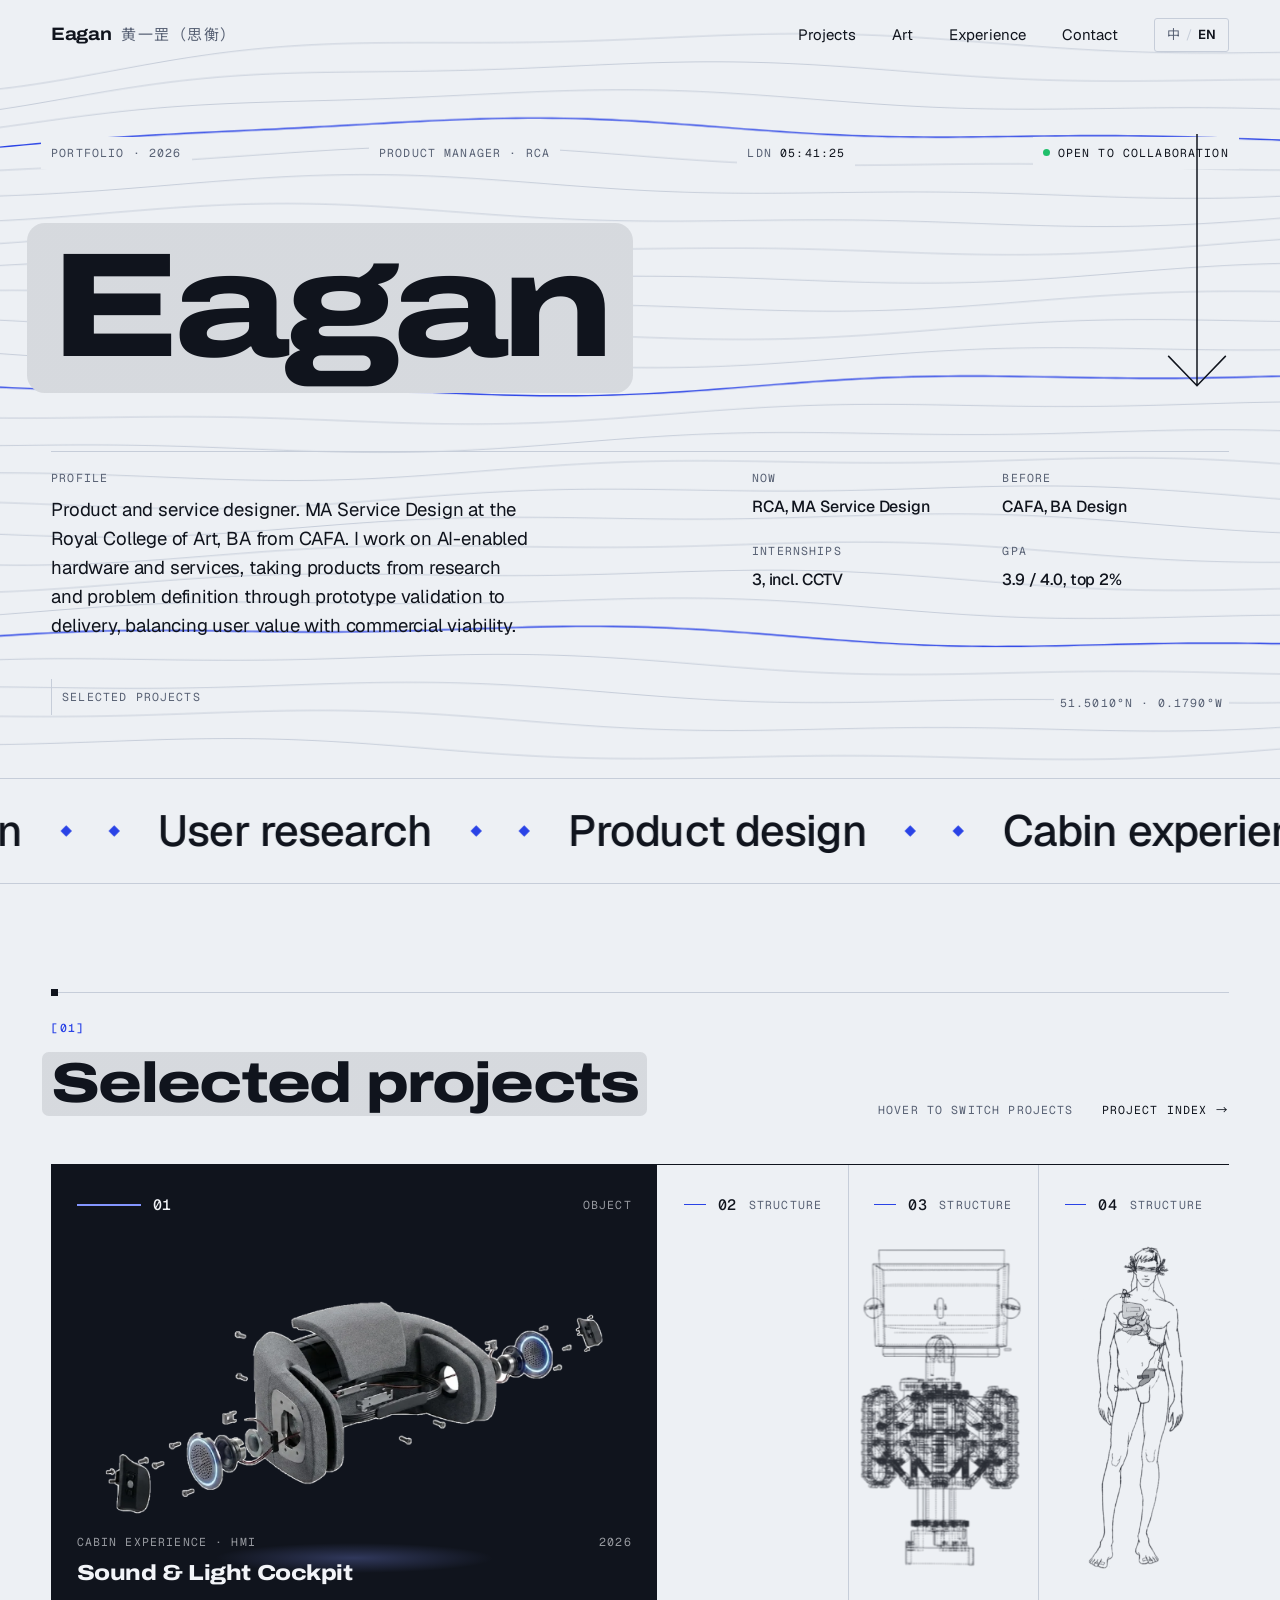
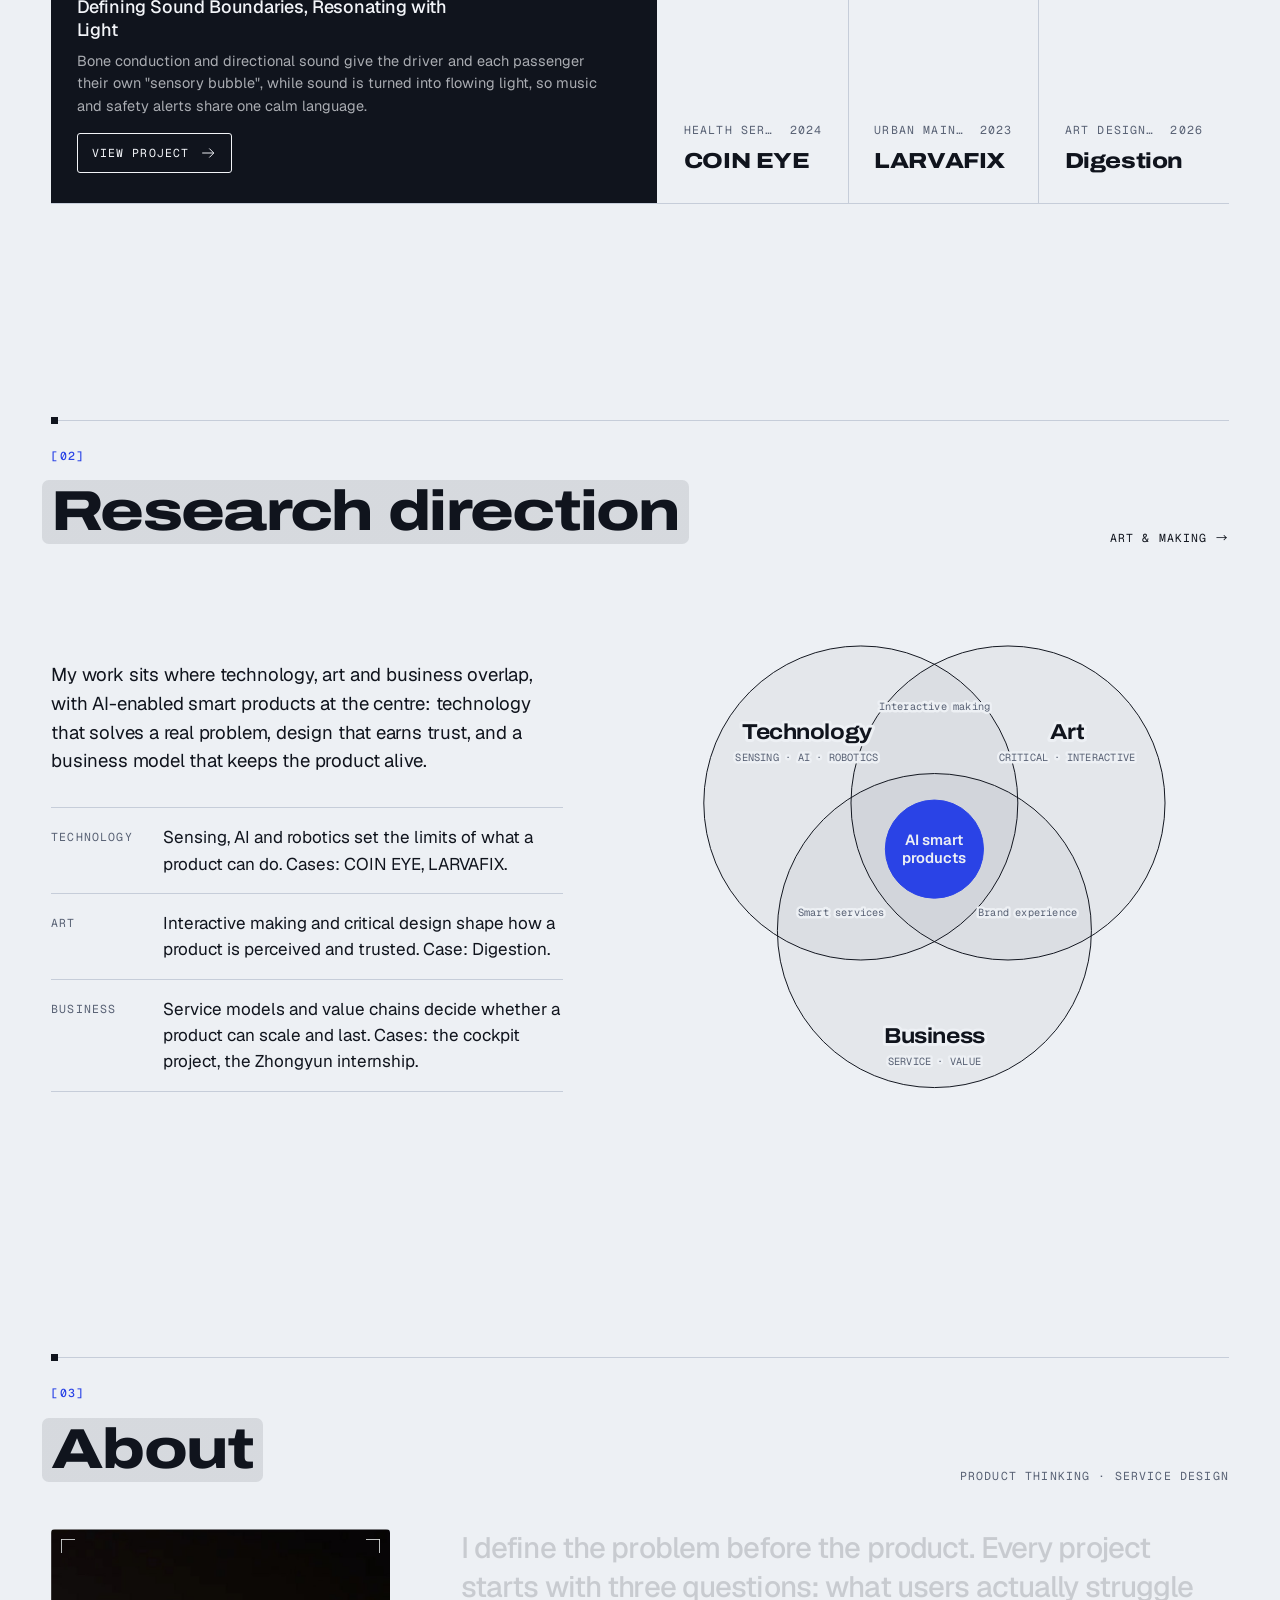
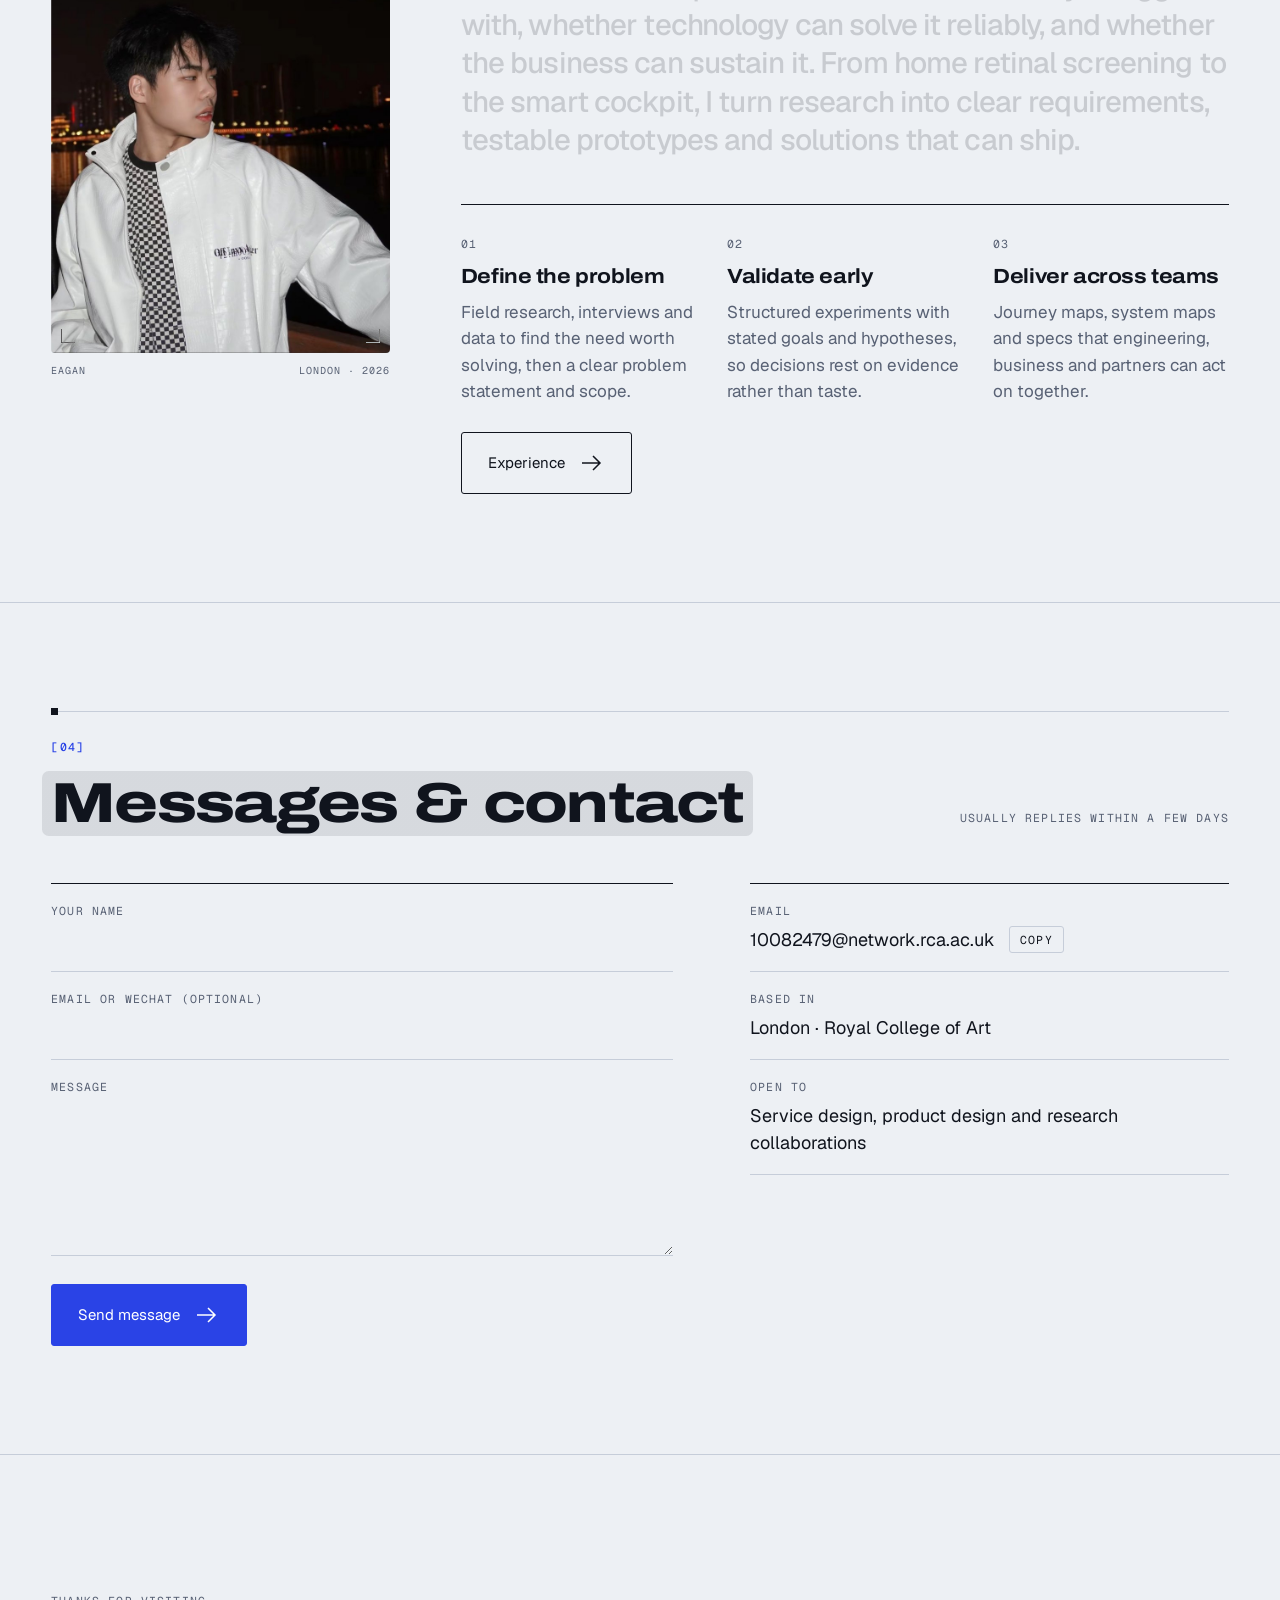
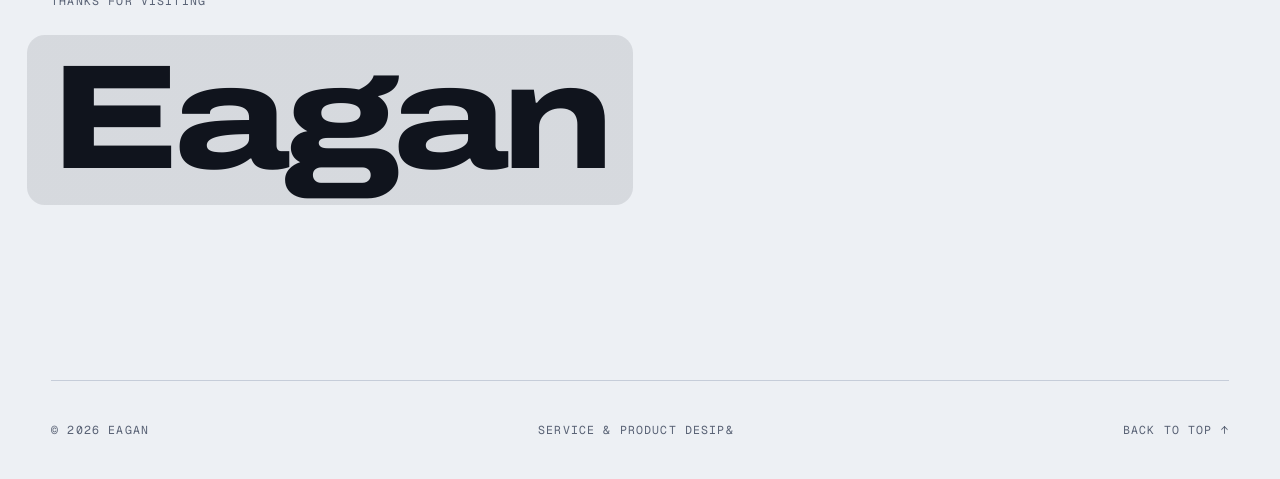
==== index.html @ 2c96bc65 "Publish portfolio site Co-Authored-By: Claude Opus 5.5 (1M context) <noreply@anthropic.com> Claude-S" ====
<!doctype html>
<html lang="en">
<head>
<meta charset="utf-8">
<meta name="viewport" content="width=device-width, initial-scale=1, viewport-fit=cover">
<title>Eagan Portfolio</title>
<meta name="claude:viewport-fit-sides" content="cover">
<meta name="description" content="Portfolio of Eagan, service and product designer.">
<link rel="preconnect" href="https://fonts.googleapis.com">
<link rel="preconnect" href="https://fonts.gstatic.com" crossorigin>
<link rel="preload" href="assets/fonts/geist-latin.woff2" as="font" type="font/woff2" crossorigin>
<link rel="preload" href="assets/fonts/archivo-latin.woff2" as="font" type="font/woff2" crossorigin>
<link rel="stylesheet" href="https://fonts.googleapis.com/css2?family=Noto+Sans+SC:wght@300;400;500;700&display=swap">
<link rel="stylesheet" href="assets/site.css">
<script>(function(){var d=document.documentElement,l;d.classList.add("js");try{l=localStorage.getItem("lang")}catch(e){}if(l!=="zh"&&l!=="en")l=/^zh/i.test(navigator.language||"")?"zh":"en";d.setAttribute("data-lang",l);d.lang=l==="zh"?"zh-CN":"en"})()</script>
</head>
<body>
<div class="curtain" aria-hidden="true"><span>Eagan</span></div>
<div class="progress" aria-hidden="true"></div>
<div class="cursor" aria-hidden="true"><div class="ring"><span>View</span></div><i class="xy"></i></div>
<header class="site-head">
  <div class="wrap">
    <a class="brand" href="index.html" data-label="Eagan">Eagan <span class="cjk">黄一罡（思衡）</span></a>
    <div class="head-right">
      <nav class="nav" aria-label="Main"><a href="work.html" data-label="Projects"><span class="roll"><span class="en" data-text="Projects">Projects</span><span class="zh" data-text="作品">作品</span></span></a><a href="art.html" data-label="Art"><span class="roll"><span class="en" data-text="Art">Art</span><span class="zh" data-text="艺术创作">艺术创作</span></span></a><a href="experience.html" data-label="Experience"><span class="roll"><span class="en" data-text="Experience">Experience</span><span class="zh" data-text="经历">经历</span></span></a><a href="index.html#contact" data-label="Contact"><span class="roll"><span class="en" data-text="Contact">Contact</span><span class="zh" data-text="联系">联系</span></span></a></nav>
      <button class="lang-btn" type="button" data-lang-toggle aria-label="Switch language / 切换语言"><span data-l="zh">中</span><i>/</i><span data-l="en">EN</span></button>
    </div>
  </div>
</header>
<main>
<section class="hero" id="top">
  <canvas class="field" aria-hidden="true"></canvas>
  <div class="wrap">
    <div class="hero-top mono muted" data-reveal="fade" data-noscramble>
      <span><span class="en">Portfolio · 2026</span><span class="zh" lang="zh-CN">作品集 · 2026</span></span>
      <span><span class="en">Product Manager · RCA</span><span class="zh" lang="zh-CN">产品经理 · 皇家艺术学院</span></span>
      <span data-noscramble>LDN <time data-clock>--:--:--</time></span>
      <span class="status"><span class="en">Open to collaboration</span><span class="zh" lang="zh-CN">开放合作</span></span>
    </div>
    <div class="hero-name">
      <h1 class="display h-xxl hd" data-split data-vf><span class="hl">Eagan</span></h1>
      <a class="hero-arrow" href="#work" data-label="Work" aria-label="Selected projects / 主要作品"><svg viewBox="0 0 60 240" aria-hidden="true"><path d="M30 0V236M3 208l27 28 27-28" fill="none" stroke="currentColor" stroke-width="1.5" pathLength="1" vector-effect="non-scaling-stroke"/></svg></a>
    </div>
    <div class="hero-foot">
      <div class="hf-intro" data-reveal style="--d:300ms"><span class="mono"><span class="en">Profile</span><span class="zh" lang="zh-CN">简介</span></span>
      <p class="lede" data-scramble><span class="en">Product and service designer. MA Service Design at the Royal College of Art, BA from CAFA. I work on AI-enabled hardware and services, taking products from research and problem definition through prototype validation to delivery, balancing user value with commercial viability.</span><span class="zh" lang="zh-CN">产品与服务设计师，英国皇家艺术学院服务设计硕士在读，本科毕业于中央美术学院。专注 AI 智能硬件与服务体验，负责从用户研究、问题定义到原型验证与落地的完整链路，在用户价值与商业可行性之间做取舍。</span></p></div>
      <div class="facts" data-reveal style="--d:450ms">
        <div class="fact"><span class="mono"><span class="en">Now</span><span class="zh" lang="zh-CN">现在</span></span><b data-scramble><span class="en">RCA, MA Service Design</span><span class="zh" lang="zh-CN">皇家艺术学院 服务设计</span></b></div>
        <div class="fact"><span class="mono"><span class="en">Before</span><span class="zh" lang="zh-CN">此前</span></span><b data-scramble><span class="en">CAFA, BA Design</span><span class="zh" lang="zh-CN">中央美术学院 设计学</span></b></div>
        <div class="fact"><span class="mono"><span class="en">Internships</span><span class="zh" lang="zh-CN">实习</span></span><b data-scramble><span class="en">3, incl. CCTV</span><span class="zh" lang="zh-CN">3 段，含央视</span></b></div>
        <div class="fact"><span class="mono">GPA</span><b data-scramble><span class="en">3.9 / 4.0, top 2%</span><span class="zh" lang="zh-CN">3.9 / 4.0，前 2%</span></b></div>
      </div>
    </div>
    <div class="hero-bottom">
      <a class="scroll-cue mono" href="#work" data-label="Work"><i></i><span class="en">Selected projects</span><span class="zh" lang="zh-CN">主要作品</span></a>
      <span class="mono muted coords" data-noscramble>51.5010°N · 0.1790°W</span>
    </div>
  </div>
</section>
<div class="marquee" aria-hidden="true"><div class="marquee-track"><span><span class="en">Service design</span><span class="zh" lang="zh-CN">服务设计</span></span><span><span class="en">User research</span><span class="zh" lang="zh-CN">用户研究</span></span><span><span class="en">Product design</span><span class="zh" lang="zh-CN">产品设计</span></span><span><span class="en">Cabin experience</span><span class="zh" lang="zh-CN">座舱体验</span></span><span><span class="en">Health tech</span><span class="zh" lang="zh-CN">医疗科技</span></span><span><span class="en">Soft robotics</span><span class="zh" lang="zh-CN">软体机器人</span></span><span><span class="en">Wearable art</span><span class="zh" lang="zh-CN">可穿戴艺术</span></span><span><span class="en">Real-time 3D</span><span class="zh" lang="zh-CN">实时三维</span></span></div></div>
<section class="section xp-sec" id="work"><div class="wrap">
  <div class="sec-head">
    <h2 class="display h-l hd" data-split><span class="hl"><span class="en">Selected projects</span><span class="zh" lang="zh-CN">主要作品</span></span></h2>
    <div class="xp-ctl mono" data-reveal><span class="muted"><span class="xp-hint-hover"><span class="en">Hover to switch projects</span><span class="zh" lang="zh-CN">移动鼠标切换作品</span></span><span class="xp-hint-tap"><span class="en">Tap a panel to open it</span><span class="zh" lang="zh-CN">点击切换作品</span></span></span><a href="work.html" data-label="Projects"><span class="en">Project index →</span><span class="zh" lang="zh-CN">作品索引 →</span></a></div>
  </div>
  <div class="xp" data-xp><article class="xp-panel is-active" data-cursor="View" data-label="Sound &amp; Light Cockpit">
  <button class="xp-hit" type="button" aria-expanded="true" aria-controls="xp-cockpit"><span class="en">Show </span><span class="zh" lang="zh-CN">展开 </span>Sound &amp; Light Cockpit</button>
  <div class="xp-top mono"><i></i><b>01</b><span class="xp-state"><span class="en">Structure</span><span class="zh" lang="zh-CN">结构线稿</span></span><span class="xp-state xp-state-on"><span class="en">Object</span><span class="zh" lang="zh-CN">实物</span></span></div>
  <div class="xp-stage" aria-hidden="true"><div class="xp-float">
    <img class="xp-line" src="assets/img/cockpit/line.webp" alt="" loading="lazy" decoding="async">
    <img class="xp-obj" src="assets/img/cockpit/obj.webp" alt="" loading="lazy" decoding="async">
  </div></div>
  <div class="xp-foot">
    <p class="xp-meta mono"><span class="en">Cabin experience · HMI</span><span class="zh" lang="zh-CN">座舱体验 · HMI</span><span>2026</span></p>
    <h3 class="display xp-name"><span class="en">Sound &amp; Light Cockpit</span><span class="zh" lang="zh-CN">声光座舱</span></h3>
    <div class="xp-more" id="xp-cockpit"><div class="xp-more-in">
      <p class="xp-title"><span class="en">Defining Sound Boundaries, Resonating with Light</span><span class="zh" lang="zh-CN">定义声音边界，与光共振</span></p>
      <p class="xp-sum"><span class="en">Bone conduction and directional sound give the driver and each passenger their own &quot;sensory bubble&quot;, while sound is turned into flowing light, so music and safety alerts share one calm language.</span><span class="zh" lang="zh-CN">用骨传导和定向声技术，为驾驶员和每位乘客各自营造一个「感官气泡」；同时把声音转化为流动的光，让音乐和安全提示使用同一种平静的语言。</span></p>
      <a class="xp-go mono" href="project-cockpit.html" data-label="Sound &amp; Light Cockpit"><span class="en">View project</span><span class="zh" lang="zh-CN">查看项目</span> <svg width="28" height="28" viewBox="0 0 28 28" aria-hidden="true"><path d="M5 14h18M16 7l7 7-7 7" fill="none" stroke="currentColor" stroke-width="1.5"/></svg></a>
    </div></div>
  </div>
</article><article class="xp-panel" data-cursor="View" data-label="COIN EYE">
  <button class="xp-hit" type="button" aria-expanded="false" aria-controls="xp-coin-eye"><span class="en">Show </span><span class="zh" lang="zh-CN">展开 </span>COIN EYE</button>
  <div class="xp-top mono"><i></i><b>02</b><span class="xp-state"><span class="en">Structure</span><span class="zh" lang="zh-CN">结构线稿</span></span><span class="xp-state xp-state-on"><span class="en">Object</span><span class="zh" lang="zh-CN">实物</span></span></div>
  <div class="xp-stage" aria-hidden="true"><div class="xp-float">
    <img class="xp-line" src="assets/img/coin-eye/line.webp" alt="" loading="lazy" decoding="async">
    <img class="xp-obj" src="assets/img/coin-eye/obj.webp" alt="" loading="lazy" decoding="async">
  </div></div>
  <div class="xp-foot">
    <p class="xp-meta mono"><span class="en">Health service · Product &amp; app</span><span class="zh" lang="zh-CN">健康服务 · 产品与 App</span><span>2024</span></p>
    <h3 class="display xp-name"><span class="en">COIN EYE</span><span class="zh" lang="zh-CN">COIN EYE</span></h3>
    <div class="xp-more" id="xp-coin-eye"><div class="xp-more-in">
      <p class="xp-title"><span class="en">COIN EYE: Retinal Screening at Home</span><span class="zh" lang="zh-CN">COIN EYE：居家视网膜筛查</span></p>
      <p class="xp-sum"><span class="en">A phone clip and app that reconstruct a spherical fundus image from a smartphone video, so people with diabetes can check their retinas at home without bulky equipment or pupil dilation.</span><span class="zh" lang="zh-CN">一个手机夹具加一款 App：用手机视频重建球面眼底图像，让糖尿病患者不用大型设备、不用散瞳，在家就能检查视网膜。</span></p>
      <a class="xp-go mono" href="project-coin-eye.html" data-label="COIN EYE"><span class="en">View project</span><span class="zh" lang="zh-CN">查看项目</span> <svg width="28" height="28" viewBox="0 0 28 28" aria-hidden="true"><path d="M5 14h18M16 7l7 7-7 7" fill="none" stroke="currentColor" stroke-width="1.5"/></svg></a>
    </div></div>
  </div>
</article><article class="xp-panel" data-cursor="View" data-label="LARVAFIX">
  <button class="xp-hit" type="button" aria-expanded="false" aria-controls="xp-larvafix"><span class="en">Show </span><span class="zh" lang="zh-CN">展开 </span>LARVAFIX</button>
  <div class="xp-top mono"><i></i><b>03</b><span class="xp-state"><span class="en">Structure</span><span class="zh" lang="zh-CN">结构线稿</span></span><span class="xp-state xp-state-on"><span class="en">Object</span><span class="zh" lang="zh-CN">实物</span></span></div>
  <div class="xp-stage" aria-hidden="true"><div class="xp-float">
    <img class="xp-line" src="assets/img/larvafix/line.webp" alt="" loading="lazy" decoding="async">
    <img class="xp-obj" src="assets/img/larvafix/obj.webp" alt="" loading="lazy" decoding="async">
  </div></div>
  <div class="xp-foot">
    <p class="xp-meta mono"><span class="en">Urban maintenance · Soft robotics</span><span class="zh" lang="zh-CN">城市维护 · 软体机器人</span><span>2023</span></p>
    <h3 class="display xp-name"><span class="en">LARVAFIX</span><span class="zh" lang="zh-CN">LARVAFIX</span></h3>
    <div class="xp-more" id="xp-larvafix"><div class="xp-more-in">
      <p class="xp-title"><span class="en">LARVAFIX: Pipe Repair Without Digging</span><span class="zh" lang="zh-CN">LARVAFIX：不开挖的管道修复</span></p>
      <p class="xp-sum"><span class="en">A soft robot that repairs bent city pipes from the inside, modelled on how shipworms tunnel, together with the system and service around it, so streets don&#x27;t have to be dug up.</span><span class="zh" lang="zh-CN">一个从内部修复城市弯管的软体机器人，模仿船蛆钻洞的方式；同时设计了围绕它的系统与服务，让修管道不再需要开挖马路。</span></p>
      <a class="xp-go mono" href="project-larvafix.html" data-label="LARVAFIX"><span class="en">View project</span><span class="zh" lang="zh-CN">查看项目</span> <svg width="28" height="28" viewBox="0 0 28 28" aria-hidden="true"><path d="M5 14h18M16 7l7 7-7 7" fill="none" stroke="currentColor" stroke-width="1.5"/></svg></a>
    </div></div>
  </div>
</article><article class="xp-panel" data-cursor="View" data-label="Digestion">
  <button class="xp-hit" type="button" aria-expanded="false" aria-controls="xp-digestion"><span class="en">Show </span><span class="zh" lang="zh-CN">展开 </span>Digestion</button>
  <div class="xp-top mono"><i></i><b>04</b><span class="xp-state"><span class="en">Structure</span><span class="zh" lang="zh-CN">结构线稿</span></span><span class="xp-state xp-state-on"><span class="en">Object</span><span class="zh" lang="zh-CN">实物</span></span></div>
  <div class="xp-stage" aria-hidden="true"><div class="xp-float">
    <img class="xp-line" src="assets/img/digestion/line.webp" alt="" loading="lazy" decoding="async">
    <img class="xp-obj" src="assets/img/digestion/obj.webp" alt="" loading="lazy" decoding="async">
  </div></div>
  <div class="xp-foot">
    <p class="xp-meta mono"><span class="en">Art design · Wearable</span><span class="zh" lang="zh-CN">艺术设计 · 可穿戴装置</span><span>2026</span></p>
    <h3 class="display xp-name"><span class="en">Digestion</span><span class="zh" lang="zh-CN">Digestion</span></h3>
    <div class="xp-more" id="xp-digestion"><div class="xp-more-in">
      <p class="xp-title"><span class="en">Digestion: An External Organ for Information Detox</span><span class="zh" lang="zh-CN">Digestion：信息排毒的体外器官</span></p>
      <p class="xp-sum"><span class="en">A wearable &quot;external information stomach&quot; that reads the colours of what you watch on your phone and shows, through light and video, how well your mind is digesting it.</span><span class="zh" lang="zh-CN">一个可穿戴的「体外信息胃」：读取你在手机上看的内容的颜色，再用光和影像显示你的大脑消化得怎么样。</span></p>
      <a class="xp-go mono" href="project-digestion.html" data-label="Digestion"><span class="en">View project</span><span class="zh" lang="zh-CN">查看项目</span> <svg width="28" height="28" viewBox="0 0 28 28" aria-hidden="true"><path d="M5 14h18M16 7l7 7-7 7" fill="none" stroke="currentColor" stroke-width="1.5"/></svg></a>
    </div></div>
  </div>
</article></div>
</div></section>
<section class="section research-sec" id="research"><div class="wrap">
  <div class="sec-head">
    <h2 class="display h-l hd" data-split><span class="hl"><span class="en">Research direction</span><span class="zh" lang="zh-CN">个人研究方向</span></span></h2>
    <a class="mono" href="art.html" data-reveal data-label="Art"><span class="en">Art &amp; making →</span><span class="zh" lang="zh-CN">艺术创作 →</span></a>
  </div>
  <div class="research">
    <div class="r-text" data-reveal>
      <p class="lede"><span class="en">My work sits where technology, art and business overlap, with AI-enabled smart products at the centre: technology that solves a real problem, design that earns trust, and a business model that keeps the product alive.</span><span class="zh" lang="zh-CN">我的研究聚焦科技、艺术与商业的交汇处，核心是 AI 智能产品：用技术解决真实问题，用设计建立信任，用商业模式保证产品长期可持续。</span></p>
      <ul class="r-list"><li><span class="mono r-k"><span class="en">Technology</span><span class="zh" lang="zh-CN">科技</span></span><span><span class="en">Sensing, AI and robotics set the limits of what a product can do. Cases: COIN EYE, LARVAFIX.</span><span class="zh" lang="zh-CN">感知、AI 与机器人技术，决定产品能力的边界。案例：COIN EYE、LARVAFIX。</span></span></li><li><span class="mono r-k"><span class="en">Art</span><span class="zh" lang="zh-CN">艺术</span></span><span><span class="en">Interactive making and critical design shape how a product is perceived and trusted. Case: Digestion.</span><span class="zh" lang="zh-CN">交互造物与思辨设计，决定产品如何被感知和信任。案例：Digestion。</span></span></li><li><span class="mono r-k"><span class="en">Business</span><span class="zh" lang="zh-CN">商业</span></span><span><span class="en">Service models and value chains decide whether a product can scale and last. Cases: the cockpit project, the Zhongyun internship.</span><span class="zh" lang="zh-CN">服务模式与价值链，决定产品能否规模化并持续运营。案例：声光座舱、中云智慧实习。</span></span></li></ul>
    </div>
    <div class="venn-wrap" data-reveal="fade" style="--d:200ms"><svg class="venn" viewBox="0 0 600 560" role="img" aria-label="Technology, art and business overlap; AI smart products sit at the centre">
  <circle class="c c-tech" cx="225" cy="215" r="160"/>
  <circle class="c c-art" cx="375" cy="215" r="160"/>
  <circle class="c c-biz" cx="300" cy="345" r="160"/>
  <text x="170" y="150" text-anchor="middle" class="lab en">Technology</text><text x="170" y="150" text-anchor="middle" class="lab zh">科技</text><text x="170" y="172" text-anchor="middle" class="sub en">SENSING · AI · ROBOTICS</text><text x="170" y="172" text-anchor="middle" class="sub zh">感知 · AI · 机器人</text>
  <text x="435" y="150" text-anchor="middle" class="lab en">Art</text><text x="435" y="150" text-anchor="middle" class="lab zh">艺术</text><text x="435" y="172" text-anchor="middle" class="sub en">CRITICAL · INTERACTIVE</text><text x="435" y="172" text-anchor="middle" class="sub zh">思辨 · 交互</text>
  <text x="300" y="460" text-anchor="middle" class="lab en">Business</text><text x="300" y="460" text-anchor="middle" class="lab zh">商业</text><text x="300" y="482" text-anchor="middle" class="sub en">SERVICE · VALUE</text><text x="300" y="482" text-anchor="middle" class="sub zh">服务 · 价值</text>
  <text x="300" y="120" text-anchor="middle" class="sub en">Interactive making</text><text x="300" y="120" text-anchor="middle" class="sub zh">交互造物</text>
  <text x="205" y="330" text-anchor="middle" class="sub en">Smart services</text><text x="205" y="330" text-anchor="middle" class="sub zh">智能服务</text>
  <text x="395" y="330" text-anchor="middle" class="sub en">Brand experience</text><text x="395" y="330" text-anchor="middle" class="sub zh">品牌与体验</text>
  <circle class="pulse-ring" cx="300" cy="262" r="50"/>
  <circle class="core" cx="300" cy="262" r="50"/>
  <text x="300" y="258" text-anchor="middle" class="core-t en">AI smart</text><text x="300" y="276" text-anchor="middle" class="core-t en">products</text>
  <text x="300" y="258" text-anchor="middle" class="core-t zh">AI 智能</text><text x="300" y="278" text-anchor="middle" class="core-t zh">产品</text>
</svg></div>
  </div>
</div></section>
<section class="section about-sec"><div class="wrap">
  <div class="sec-head"><h2 class="display h-l hd" data-split><span class="hl"><span class="en">About</span><span class="zh" lang="zh-CN">关于我</span></span></h2><span class="mono muted" data-reveal><span class="en">Product thinking · Service design</span><span class="zh" lang="zh-CN">产品思维 · 服务设计</span></span></div>
  <div class="about-grid">
  <figure class="portrait" data-reveal="clip"><figure class="plate photo tall"><img src="assets/img/portrait.jpg" alt="Eagan" loading="lazy" decoding="async"></figure><figcaption class="mono muted"><span>Eagan</span><span><span class="en">London · 2026</span><span class="zh" lang="zh-CN">伦敦 · 2026</span></span></figcaption></figure>
  <div class="about-txt">
  <p class="statement" data-scrub><span class="en">I define the problem before the product. Every project starts with three questions: what users actually struggle with, whether technology can solve it reliably, and whether the business can sustain it. From home retinal screening to the smart cockpit, I turn research into clear requirements, testable prototypes and solutions that can ship.</span><span class="zh" lang="zh-CN">我习惯先定义问题，再定义产品。每个项目都从三个问题出发：用户真正的痛点是什么，技术能否稳定地解决它，商业上能否持续。从居家视网膜筛查到智能座舱，我负责把研究洞察转化为清晰的需求、可验证的原型和可落地的方案。</span></p>
  </div>
  <div class="about-more">
    <div class="principles">
      <div data-reveal><span class="mono muted">01</span><h3 class="display h-s"><span class="en">Define the problem</span><span class="zh" lang="zh-CN">定义问题</span></h3><p><span class="en">Field research, interviews and data to find the need worth solving, then a clear problem statement and scope.</span><span class="zh" lang="zh-CN">通过田野调研、访谈和数据找到值得解决的需求，形成清晰的问题定义与范围。</span></p></div>
      <div data-reveal style="--d:120ms"><span class="mono muted">02</span><h3 class="display h-s"><span class="en">Validate early</span><span class="zh" lang="zh-CN">尽早验证</span></h3><p><span class="en">Structured experiments with stated goals and hypotheses, so decisions rest on evidence rather than taste.</span><span class="zh" lang="zh-CN">设定目标与假设的结构化实验，让决策建立在证据上，而不是个人偏好。</span></p></div>
      <div data-reveal style="--d:240ms"><span class="mono muted">03</span><h3 class="display h-s"><span class="en">Deliver across teams</span><span class="zh" lang="zh-CN">跨团队交付</span></h3><p><span class="en">Journey maps, system maps and specs that engineering, business and partners can act on together.</span><span class="zh" lang="zh-CN">用旅程图、系统图和设计规范，让工程、业务与合作方在同一份方案上推进。</span></p></div>
    </div>
    <div class="about-cta" data-reveal><a class="btn" href="experience.html" data-magnetic data-label="Experience"><span class="en">Experience</span><span class="zh" lang="zh-CN">查看经历</span> <svg width="28" height="28" viewBox="0 0 28 28" aria-hidden="true"><path d="M5 14h18M16 7l7 7-7 7" fill="none" stroke="currentColor" stroke-width="1.5"/></svg></a></div>
  </div>
  </div>
</div></section>
<section class="section contact-sec" id="contact"><div class="wrap">
  <div class="sec-head">
    <h2 class="display h-l hd" data-split><span class="hl"><span class="en">Messages &amp; contact</span><span class="zh" lang="zh-CN">留言与联系</span></span></h2>
    <p class="mono muted" data-reveal><span class="en">Usually replies within a few days</span><span class="zh" lang="zh-CN">通常几天内回复</span></p>
  </div>
  <div class="contact-cols">
    <div class="msg-col" data-reveal>
      <form class="msg-form" id="msg-form" novalidate>
        <div class="field"><label for="msg-name" class="mono"><span class="en">Your name</span><span class="zh" lang="zh-CN">你的名字</span></label><input id="msg-name" name="name" maxlength="80" autocomplete="name" required></div>
        <div class="field"><label for="msg-contact" class="mono"><span class="en">Email or WeChat (optional)</span><span class="zh" lang="zh-CN">邮箱或微信（选填）</span></label><input id="msg-contact" name="contact" maxlength="120"></div>
        <div class="field"><label for="msg-text" class="mono"><span class="en">Message</span><span class="zh" lang="zh-CN">留言内容</span></label><textarea id="msg-text" name="text" rows="5" maxlength="2000" required></textarea></div>
        <div class="form-row"><button class="btn accent" type="submit" data-magnetic><span class="en">Send message</span><span class="zh" lang="zh-CN">发送留言</span> <svg width="28" height="28" viewBox="0 0 28 28" aria-hidden="true"><path d="M5 14h18M16 7l7 7-7 7" fill="none" stroke="currentColor" stroke-width="1.5"/></svg></button><p class="msg-status" role="status" aria-live="polite"></p></div>
      </form>
      <div class="inbox" id="inbox" hidden>
        <h3 class="mono muted"><span class="en">Inbox (only you can see this)</span><span class="zh" lang="zh-CN">收件箱（只有你能看到）</span></h3>
        <ol class="inbox-list"></ol>
      </div>
    </div>
    <div class="info-col" data-reveal style="--d:150ms">
      <dl class="contact-list">
        <div><dt class="mono"><span class="en">Email</span><span class="zh" lang="zh-CN">邮箱</span></dt><dd><span class="mail-sm">10082479@network.rca.ac.uk</span> <button type="button" class="copy-btn mono" data-copy="10082479@network.rca.ac.uk"><span class="en">Copy</span><span class="zh" lang="zh-CN">复制</span></button></dd></div>
        <div class="zh-only"><dt class="mono">微信</dt><dd><span>hsh030106</span> <button type="button" class="copy-btn mono" data-copy="hsh030106">复制</button></dd></div>
        <div><dt class="mono"><span class="en">Based in</span><span class="zh" lang="zh-CN">所在地</span></dt><dd><span class="en">London · Royal College of Art</span><span class="zh" lang="zh-CN">伦敦 · 英国皇家艺术学院</span></dd></div>
        <div><dt class="mono"><span class="en">Open to</span><span class="zh" lang="zh-CN">期待</span></dt><dd><span class="en">Service design, product design and research collaborations</span><span class="zh" lang="zh-CN">服务设计、产品设计与研究合作</span></dd></div>
      </dl>
      <p class="copy-note mono" aria-live="polite"></p>
    </div>
  </div>
</div></section>
<section class="field-host end-band" aria-label="Eagan">
  <canvas class="field" data-lines="18" aria-hidden="true"></canvas>
  <div class="wrap">
    <p class="mono muted" data-reveal="fade"><span class="en">Thanks for visiting</span><span class="zh" lang="zh-CN">感谢浏览</span></p>
    <div class="hero-name end-name"><p class="display h-xxl hd" data-split data-vf><span class="hl">Eagan</span></p></div>
  </div>
</section>
</main>
<footer class="wrap">
  <div class="foot mono">
    <span>© 2026 Eagan</span>
    <span><span class="en">Service &amp; product design</span><span class="zh" lang="zh-CN">服务设计 · 产品设计</span></span>
    <a href="#top" data-label="Top"><span class="en">Back to top ↑</span><span class="zh" lang="zh-CN">回到顶部 ↑</span></a>
  </div>
</footer>
<script src="assets/site.js"></script>
</body>
</html>
---- assets/site.css ----
/* Layout concept: a designer's lab log. Wide editorial type, a 12-column grid,
   mono spec labels that carry real metadata (role, dates, field, tools),
   instrument-panel details (status bar, frame brackets, decoding labels). */
@font-face { font-family: "Geist"; font-style: normal; font-weight: 100 900; font-display: swap;
  src: url(fonts/geist-latin.woff2) format("woff2");
  unicode-range: U+0000-00FF, U+0131, U+0152-0153, U+02BB-02BC, U+02C6, U+02DA, U+02DC, U+0304, U+0308, U+0329, U+2000-206F, U+20AC, U+2122, U+2191, U+2193, U+2212, U+2215, U+FEFF, U+FFFD; }
@font-face { font-family: "Geist"; font-style: normal; font-weight: 100 900; font-display: swap;
  src: url(fonts/geist-latin-ext.woff2) format("woff2");
  unicode-range: U+0100-02BA, U+02BD-02C5, U+02C7-02CC, U+02CE-02D7, U+02DD-02FF, U+1E00-1E9F, U+20A0-20AB, U+20AD-20C4, U+2113, U+2C60-2C7F, U+A720-A7FF; }
@font-face { font-family: "Geist Mono"; font-style: normal; font-weight: 100 900; font-display: swap;
  src: url(fonts/geistmono-latin.woff2) format("woff2");
  unicode-range: U+0000-00FF, U+0131, U+0152-0153, U+02BB-02BC, U+02C6, U+02DA, U+02DC, U+0304, U+0308, U+0329, U+2000-206F, U+20AC, U+2122, U+2191, U+2193, U+2212, U+2215, U+FEFF, U+FFFD; }
@font-face { font-family: "Geist Mono"; font-style: normal; font-weight: 100 900; font-display: swap;
  src: url(fonts/geistmono-latin-ext.woff2) format("woff2");
  unicode-range: U+0100-02BA, U+02BD-02C5, U+02C7-02CC, U+02CE-02D7, U+02DD-02FF, U+1E00-1E9F, U+20A0-20AB, U+20AD-20C4, U+2113, U+2C60-2C7F, U+A720-A7FF; }
@font-face { font-family: "Archivo"; font-style: normal; font-weight: 100 900; font-stretch: 62% 125%; font-display: swap;
  src: url(fonts/archivo-latin.woff2) format("woff2");
  unicode-range: U+0000-00FF, U+0131, U+0152-0153, U+02BB-02BC, U+02C6, U+02DA, U+02DC, U+0304, U+0308, U+0329, U+2000-206F, U+20AC, U+2122, U+2191, U+2193, U+2212, U+2215, U+FEFF, U+FFFD; }
@font-face { font-family: "Archivo"; font-style: normal; font-weight: 100 900; font-stretch: 62% 125%; font-display: swap;
  src: url(fonts/archivo-latin-ext.woff2) format("woff2");
  unicode-range: U+0100-02BA, U+02BD-02C5, U+02C7-02CC, U+02CE-02D7, U+02DD-02FF, U+1E00-1E9F, U+20A0-20AB, U+20AD-20C4, U+2113, U+2C60-2C7F, U+A720-A7FF; }
:root {
  --bg: #edf0f4;
  --surface: #e2e7ee;
  --plate: #d9e0ea;
  --ink: #10141d;
  --muted: #586174;
  --line: #c6cdd9;
  --accent: #2a43e6;
  --accent-ink: #ffffff;

  --f-display: "Geist", "Noto Sans SC", "PingFang SC", "Microsoft YaHei", sans-serif;
  --f-body: "Geist", "Noto Sans SC", "PingFang SC", "Microsoft YaHei", sans-serif;
  --f-mono: "Geist Mono", "Noto Sans SC", ui-monospace, "SFMono-Regular", Menlo, monospace;
  --f-cjk: "Noto Sans SC", "PingFang SC", "Microsoft YaHei", sans-serif;

  --ease: cubic-bezier(.16, 1, .3, 1);
  --ease-io: cubic-bezier(.76, 0, .24, 1);
  --gutter: clamp(16px, 4vw, 56px);
  --max: 1440px;
}
@media (prefers-color-scheme: dark) {
  :root:not([data-theme="light"]) {
    --bg: #0b0e14; --surface: #131823; --plate: #171d2a; --ink: #e8ebf1;
    --muted: #8e97a8; --line: #252c3b; --accent: #8496ff; --accent-ink: #0b0e14;
    color-scheme: dark;
  }
}
:root[data-theme="dark"] {
  --bg: #0b0e14; --surface: #131823; --plate: #171d2a; --ink: #e8ebf1;
  --muted: #8e97a8; --line: #252c3b; --accent: #8496ff; --accent-ink: #0b0e14;
  color-scheme: dark;
}

*, *::before, *::after { box-sizing: border-box; }
[hidden] { display: none !important; }
html { -webkit-text-size-adjust: 100%; }
body {
  margin: 0;
  background: var(--bg);
  color: var(--ink);
  font-family: var(--f-body);
  font-size: 17px;
  line-height: 1.55;
  -webkit-font-smoothing: antialiased;
  overflow-x: hidden;
}
body::before {
  content: ""; position: fixed; inset: 0 0 auto; height: env(safe-area-inset-top, 0px);
  z-index: 60; background: var(--bg);
}
img, svg { max-width: 100%; display: block; }
a { color: inherit; text-decoration: none; }
a:focus-visible, button:focus-visible { outline: 2px solid var(--accent); outline-offset: 4px; border-radius: 2px; }
::selection { background: var(--accent); color: var(--accent-ink); }
button { font: inherit; color: inherit; background: none; border: 0; cursor: pointer; padding: 0; }

.wrap {
  max-width: var(--max);
  margin-inline: auto;
  padding-left: max(var(--gutter), env(safe-area-inset-left, 0px));
  padding-right: max(var(--gutter), env(safe-area-inset-right, 0px));
}

/* ---------- type ---------- */
.mono { font-family: var(--f-mono); font-size: 12px; letter-spacing: .08em; text-transform: uppercase; }
.muted { color: var(--muted); }
.display {
  font-family: var(--f-display);
  font-weight: 600;
  letter-spacing: -.035em;
  line-height: .92;
  text-wrap: balance;
  margin: 0;
}
.h-xxl { font-size: clamp(64px, 15.5vw, 240px); }
.h-xl { font-size: clamp(48px, 9vw, 140px); }
.h-l { font-size: clamp(36px, 5.6vw, 84px); }
.h-m { font-size: clamp(28px, 3.4vw, 48px); line-height: 1.02; }
.h-s { font-size: clamp(20px, 1.8vw, 26px); line-height: 1.15; letter-spacing: -.02em; }
.lede { font-size: clamp(19px, 1.8vw, 24px); line-height: 1.45; max-width: 34ch; text-wrap: pretty; }
.prose { max-width: 62ch; }
.prose p { margin: 0 0 1em; }
.prose ul { margin: 0; padding: 0; list-style: none; display: grid; gap: 14px; }
.prose li { padding-left: 22px; position: relative; }
.prose li::before { content: ""; position: absolute; left: 0; top: .72em; width: 10px; height: 1px; background: var(--accent); }

/* ---------- header ---------- */
.site-head {
  position: fixed; z-index: 50; left: 0; right: 0; top: env(safe-area-inset-top, 0px);
  transition: transform .6s var(--ease), background-color .4s;
}
.site-head.is-hidden { transform: translateY(-110%); }
.site-head.is-solid { background: color-mix(in oklab, var(--bg) 86%, transparent); backdrop-filter: blur(14px); -webkit-backdrop-filter: blur(14px); }
.site-head .wrap { display: flex; align-items: center; justify-content: space-between; gap: 16px; padding-block: 18px; }
.brand { display: flex; align-items: baseline; gap: 10px; font-family: var(--f-display); font-weight: 700; font-size: 18px; letter-spacing: -.02em; }
.brand .cjk { font-family: var(--f-cjk); font-weight: 600; font-size: 15px; color: var(--muted); letter-spacing: .1em; }
.nav { display: flex; gap: clamp(14px, 3vw, 36px); }
.nav a { position: relative; font-size: 15px; line-height: 1.5; padding-block: 0; overflow: hidden; display: inline-block; }
.nav a .roll { display: block; transition: transform .5s var(--ease); }
.nav a .roll > span { position: relative; }
.nav a .roll > span::after { content: attr(data-text); position: absolute; left: 0; top: 100%; color: var(--accent); white-space: nowrap; }
.nav a:hover .roll { transform: translateY(-100%); }
.nav a[aria-current="page"]::before { content: ""; position: absolute; left: 0; right: 0; bottom: 0; height: 1px; background: var(--ink); }

/* ---------- page transition curtain ---------- */
.curtain {
  position: fixed; inset: 0; z-index: 100; background: var(--ink); color: var(--bg);
  display: grid; place-items: center; pointer-events: none;
  /* the wipe always travels downward: it covers the old page from the top, then
     uncovers the new page from the top, so reading starts at the top and goes down */
  transform-origin: 50% 100%;
  animation: curtain-out 1s var(--ease-io) .08s both;
}
.curtain span { font-family: var(--f-mono); font-size: 12px; letter-spacing: .14em; text-transform: uppercase; animation: fade-out .4s ease .25s both; }
@keyframes curtain-out { from { transform: scaleY(1); } to { transform: scaleY(0); } }
@keyframes fade-out { to { opacity: 0; } }
.curtain.is-leaving { animation: curtain-in .7s var(--ease-io) both; transform-origin: 50% 0%; }
.curtain.is-leaving span { animation: fade-in .3s ease .35s both; }
@keyframes curtain-in { from { transform: scaleY(0); } to { transform: scaleY(1); } }
@keyframes fade-in { from { opacity: 0; } to { opacity: 1; } }

/* progress bar */
.progress { position: fixed; z-index: 55; left: 0; top: env(safe-area-inset-top, 0px); height: 2px; width: 100%; background: var(--accent); transform-origin: 0 50%; transform: scaleX(0); }

/* ---------- cursor ---------- */
.cursor { position: fixed; z-index: 90; left: 0; top: 0; pointer-events: none; display: none; }
@media (hover: hover) and (pointer: fine) { .cursor { display: block; } }
.cursor .ring {
  width: 36px; height: 36px; margin: -18px 0 0 -18px; border-radius: 50%;
  border: 1px solid var(--ink); display: grid; place-items: center;
  transition: width .45s var(--ease), height .45s var(--ease), margin .45s var(--ease), background-color .3s, border-color .3s;
}
.cursor .ring span { font-family: var(--f-mono); font-size: 11px; letter-spacing: .1em; text-transform: uppercase; color: var(--accent-ink); opacity: 0; transition: opacity .25s; }
.cursor.is-link .ring { width: 56px; height: 56px; margin: -28px 0 0 -28px; border-color: var(--accent); }
.cursor.is-view .ring { width: 92px; height: 92px; margin: -46px 0 0 -46px; background: var(--accent); border-color: var(--accent); }
.cursor.is-view .ring span { opacity: 1; }

/* ---------- motion primitives ---------- */
.split .w { display: inline-block; overflow: hidden; vertical-align: top; padding-bottom: .06em; margin-bottom: -.06em; }
.split .wi { display: inline-block; }
.js .split:not(.is-in) .wi { transform: translateY(105%); }
.js .split .wi { transition: transform 1.15s var(--ease); transition-delay: calc(var(--i, 0) * 45ms + var(--d, 0ms)); }

.js [data-reveal] { transition: opacity 1s var(--ease), transform 1.1s var(--ease); transition-delay: var(--d, 0ms); }
.js [data-reveal]:not(.is-in) { opacity: 0; transform: translateY(44px); }
.js [data-reveal="fade"]:not(.is-in) { transform: none; }
.js [data-reveal="clip"] { transition: clip-path 1.3s var(--ease-io); }
.js [data-reveal="clip"]:not(.is-in) { opacity: 1; transform: none; clip-path: inset(100% 0 0 0); }
.js [data-reveal="clip"].is-in { clip-path: inset(0 0 0 0); }

.scrub .sw { transition: opacity .2s linear; }

/* magnetic */
[data-magnetic] { display: inline-flex; will-change: transform; }

/* ---------- plates (image placeholders) ---------- */
.plate {
  position: relative; margin: 0; overflow: hidden; border-radius: 4px;
  background: color-mix(in oklab, var(--accent) var(--tint, 8%), var(--plate));
  color: color-mix(in oklab, var(--accent) 55%, var(--ink));
  aspect-ratio: 4 / 3; max-width: 100%;
}
.plate.wide { aspect-ratio: 16 / 9; }
.plate.tall { aspect-ratio: 4 / 5; }
.plate .grid-bg {
  position: absolute; inset: 0; opacity: .5;
  background-image: linear-gradient(var(--line) 1px, transparent 1px), linear-gradient(90deg, var(--line) 1px, transparent 1px);
  background-size: 32px 32px; background-position: -1px -1px;
}
.plate .motif { position: absolute; inset: 8% 10%; width: 80%; height: 84%; }
.plate .motif-in { width: 100%; height: 100%; transform-origin: center; transition: transform 1.4s var(--ease); }
.plate figcaption {
  position: absolute; left: 14px; right: 14px; bottom: 12px; display: flex; justify-content: space-between; gap: 12px;
  font-family: var(--f-mono); font-size: 10.5px; letter-spacing: .1em; text-transform: uppercase; color: var(--muted);
}
.plate .tag { background: var(--bg); color: var(--ink); padding: 3px 7px; border-radius: 2px; }
.parallax-box { overflow: hidden; border-radius: 4px; }
.parallax-box .plate { border-radius: 0; }
.plx { position: absolute; inset: 0; transform: scale(1.12); will-change: transform; }

/* motif strokes */
.motif-in * { vector-effect: non-scaling-stroke; }
.spin-slow { transform-box: fill-box; transform-origin: center; animation: spin 40s linear infinite; }
.pulse { animation: pulse 3.2s var(--ease) infinite; transform-box: fill-box; transform-origin: center; }
.drift { animation: drift 6s ease-in-out infinite alternate; }
@keyframes spin { to { transform: rotate(360deg); } }
@keyframes pulse { 0% { opacity: .9; transform: scale(.6); } 100% { opacity: 0; transform: scale(1.5); } }
@keyframes drift { from { transform: translateX(-3%); } to { transform: translateX(3%); } }

/* ---------- home: hero ---------- */
.hero { position: relative; padding-top: clamp(110px, 16vh, 170px); padding-bottom: clamp(40px, 7vh, 80px); overflow: hidden; }
.field-host { position: relative; overflow: hidden; }
.field-host > .wrap { position: relative; }
canvas.field, .hero canvas { position: absolute; inset: 0; width: 100%; height: 100%; pointer-events: none; }
.hero .wrap { position: relative; }
.hero-top { display: flex; justify-content: space-between; gap: 16px; flex-wrap: wrap; margin-bottom: clamp(24px, 4vh, 48px); }
.hero-name { position: relative; display: flex; align-items: flex-start; gap: clamp(12px, 2vw, 28px); }
.hero-name h1 { flex: 1; min-width: 0; }
.hero-name .cjk-v {
  writing-mode: vertical-rl; font-family: var(--f-cjk); font-weight: 600; font-size: clamp(22px, 3vw, 44px);
  letter-spacing: .3em; color: var(--accent); padding-top: .4em;
}
.hero-foot { display: grid; grid-template-columns: repeat(12, minmax(0, 1fr)); gap: 24px; margin-top: clamp(32px, 6vh, 72px); align-items: end; }
.hero-foot .lede { grid-column: 1 / span 6; }
.hero-foot .facts { grid-column: 8 / span 5; display: grid; grid-template-columns: repeat(2, minmax(0, 1fr)); gap: 18px 24px; }
.fact .mono { display: block; color: var(--muted); margin-bottom: 4px; }
.fact b { font-family: var(--f-display); font-weight: 600; font-size: 22px; letter-spacing: -.02em; font-variant-numeric: tabular-nums; }
.scroll-cue { display: inline-flex; align-items: center; gap: 10px; margin-top: 40px; color: var(--muted); }
.scroll-cue i { width: 1px; height: 36px; background: var(--line); position: relative; overflow: hidden; }
.scroll-cue i::after { content: ""; position: absolute; left: 0; top: -40%; width: 1px; height: 40%; background: var(--ink); animation: cue 2s var(--ease-io) infinite; }
@keyframes cue { to { top: 100%; } }

/* marquee */
.marquee { border-block: 1px solid var(--line); overflow: hidden; padding-block: 18px; white-space: nowrap; }
.marquee-track { display: inline-flex; gap: 40px; will-change: transform; }
.marquee-track span { font-family: var(--f-display); font-size: clamp(26px, 3.4vw, 46px); font-weight: 500; letter-spacing: -.02em; display: inline-flex; align-items: center; gap: 40px; }
.marquee-track span::after { content: ""; width: 10px; height: 10px; border-radius: 50%; background: var(--accent); }

/* sections */
.section { padding-block: clamp(72px, 12vh, 150px); }
.sec-head { display: flex; justify-content: space-between; align-items: end; gap: 24px; flex-wrap: wrap; margin-bottom: clamp(32px, 5vh, 60px); }

/* work list (home) */
.wlist { border-top: 1px solid var(--ink); }
.wrow {
  display: grid; grid-template-columns: 90px minmax(0, 1fr) minmax(0, 220px) 40px; gap: 24px; align-items: center;
  padding-block: clamp(20px, 3vh, 34px); border-bottom: 1px solid var(--line); position: relative;
}
.wrow::before { content: ""; position: absolute; inset: 0; background: var(--surface); transform: scaleY(0); transform-origin: bottom; transition: transform .6s var(--ease); z-index: -1; }
.wrow:hover::before { transform: scaleY(1); }
.wrow .ttl { font-family: var(--f-display); font-weight: 600; font-size: clamp(26px, 3.6vw, 52px); letter-spacing: -.03em; line-height: 1; transition: transform .6s var(--ease), color .3s; }
.wrow:hover .ttl { transform: translateX(18px); color: var(--accent); }
.wrow .arr { justify-self: end; transition: transform .6s var(--ease); }
.wrow:hover .arr { transform: rotate(-45deg); }
.wlist { position: relative; z-index: 0; }

.hover-preview {
  position: fixed; left: 0; top: 0; z-index: 40; width: 220px; pointer-events: none;
  opacity: 0; transform: scale(.85); transition: opacity .35s, transform .5s var(--ease);
}
.hover-preview.is-on { opacity: 1; transform: scale(1); }
.hover-preview .plate { box-shadow: 0 30px 60px -20px color-mix(in oklab, var(--ink) 35%, transparent); }
@media not ((hover: hover) and (pointer: fine)) { .hover-preview { display: none; } }

/* statement */
.statement { font-family: var(--f-display); font-weight: 500; font-size: clamp(28px, 4vw, 58px); letter-spacing: -.03em; line-height: 1.08; max-width: 22ch; margin: 0; text-wrap: balance; }
.statement em { font-style: normal; color: var(--accent); }

/* buttons */
.btn {
  display: inline-flex; align-items: center; gap: 12px; padding: 16px 26px; border-radius: 999px;
  border: 1px solid var(--ink); font-size: 15px; position: relative; overflow: hidden; isolation: isolate;
}
.btn::before { content: ""; position: absolute; inset: 0; background: var(--ink); border-radius: inherit; transform: translateY(101%); transition: transform .55s var(--ease); z-index: -1; }
.btn:hover { color: var(--bg); }
.btn:hover::before { transform: translateY(0); }
.btn.accent { background: var(--accent); color: var(--accent-ink); border-color: var(--accent); }

/* footer CTA */
.cta { padding-block: clamp(90px, 16vh, 200px) 40px; border-top: 1px solid var(--line); }
.cta .display { margin-block: 18px 40px; }
.cta-row { display: flex; flex-wrap: wrap; gap: 16px; align-items: center; }
.foot { display: flex; justify-content: space-between; flex-wrap: wrap; gap: 12px; padding-block: 40px; margin-top: clamp(60px, 10vh, 120px); border-top: 1px solid var(--line); color: var(--muted); }

/* ---------- work page ---------- */
.page-hero { padding-top: clamp(130px, 20vh, 200px); padding-bottom: clamp(32px, 6vh, 64px); }
.filters { display: flex; flex-wrap: wrap; gap: 10px; margin-top: 36px; }
.chip { padding: 9px 16px; border-radius: 999px; border: 1px solid var(--line); font-size: 14px; transition: background-color .3s, color .3s, border-color .3s; }
.chip .n { font-family: var(--f-mono); font-size: 11px; color: var(--muted); margin-left: 6px; }
.chip[aria-pressed="true"] { background: var(--ink); color: var(--bg); border-color: var(--ink); }
.chip[aria-pressed="true"] .n { color: inherit; opacity: .6; }
.wgrid { display: grid; grid-template-columns: repeat(2, minmax(0, 1fr)); gap: clamp(40px, 6vh, 72px) clamp(20px, 3vw, 40px); }
.card { display: grid; gap: 16px; }
.card:nth-child(even) { margin-top: clamp(0px, 10vh, 120px); }
.card .plate-wrap { overflow: hidden; border-radius: 4px; }
.card .plate { transition: transform 1.1s var(--ease); border-radius: 0; }
.card:hover .plate { transform: scale(1.04); }
.card:hover .motif-in { transform: scale(1.08) rotate(-2deg); }
.card-meta { display: flex; justify-content: space-between; gap: 12px; color: var(--muted); }
.card h3 { margin: 0; }
.card p { margin: 0; color: var(--muted); max-width: 48ch; }
.wgrid.is-filtered .card { margin-top: 0; }

/* ---------- project page ---------- */
.p-hero { padding-top: clamp(130px, 20vh, 200px); }
.crumbs { display: flex; gap: 10px; align-items: center; margin-bottom: 28px; color: var(--muted); }
.crumbs a:hover { color: var(--accent); }
.p-hero .lede { margin-top: 32px; max-width: 46ch; }
.meta-grid { display: grid; grid-template-columns: repeat(4, minmax(0, 1fr)); gap: 24px; padding-block: 28px; margin-top: clamp(40px, 7vh, 80px); border-top: 1px solid var(--ink); }
.meta-grid div { min-width: 0; }
.meta-grid dt { margin-bottom: 6px; color: var(--muted); }
.meta-grid dd { margin: 0; font-size: 15px; line-height: 1.4; }
.cover { margin-top: clamp(16px, 3vh, 32px); }
.chapters { display: grid; gap: clamp(64px, 10vh, 120px); }
.chapter { display: grid; grid-template-columns: repeat(12, minmax(0, 1fr)); gap: 24px; }
.chapter .ch-label { grid-column: 1 / span 4; }
.chapter .ch-label .sticky { position: sticky; top: 110px; }
.chapter .ch-body { grid-column: 6 / span 7; min-width: 0; }
.chapter .ch-body .h-s { margin: 0 0 20px; }
.gallery { display: grid; grid-template-columns: repeat(12, minmax(0, 1fr)); gap: clamp(16px, 2vw, 28px); }
.gallery > :nth-child(1) { grid-column: 1 / span 7; }
.gallery > :nth-child(2) { grid-column: 8 / span 5; align-self: end; }
.highlight { display: grid; gap: 18px; padding-block: clamp(56px, 10vh, 110px); border-block: 1px solid var(--line); text-align: left; }
.highlight .display { font-weight: 500; max-width: 18ch; }
.next { display: block; padding-block: clamp(60px, 12vh, 140px); position: relative; overflow: hidden; isolation: isolate; }
.next::before { content: ""; position: absolute; inset: 0; background: var(--accent); transform: translateY(101%); transition: transform .8s var(--ease); z-index: -1; }
.next:hover::before { transform: translateY(0); }
.next:hover, .next:hover .muted { color: var(--accent-ink); }
.next .display { transition: transform .8s var(--ease); }
.next:hover .display { transform: translateX(2vw); }

/* ---------- about ---------- */
.about-top { display: grid; grid-template-columns: repeat(12, minmax(0, 1fr)); gap: 24px; align-items: end; }
.about-top .txt { grid-column: 1 / span 7; min-width: 0; }
.about-top .pic { grid-column: 9 / span 4; }
.block { display: grid; grid-template-columns: repeat(12, minmax(0, 1fr)); gap: 24px; padding-block: clamp(48px, 8vh, 96px); border-top: 1px solid var(--line); }
.block > .lab { grid-column: 1 / span 3; }
.block > .body { grid-column: 5 / span 8; min-width: 0; }
.tl { display: grid; gap: 0; }
.tl-item { display: grid; grid-template-columns: 150px minmax(0, 1fr); gap: 20px; padding-block: 22px; border-bottom: 1px solid var(--line); }
.tl-item:first-child { padding-top: 0; }
.tl-item .when { color: var(--muted); font-variant-numeric: tabular-nums; }
.tl-item h3 { margin: 0 0 4px; }
.tl-item .org { color: var(--muted); margin-bottom: 10px; }
.tl-item .prose { font-size: 16px; }
.awards { width: 100%; border-collapse: collapse; }
.awards td { padding: 14px 0; border-bottom: 1px solid var(--line); vertical-align: top; }
.awards td:last-child { text-align: right; color: var(--muted); font-family: var(--f-mono); font-size: 13px; padding-left: 16px; white-space: nowrap; font-variant-numeric: tabular-nums; }
.kit { display: grid; grid-template-columns: repeat(2, minmax(0, 1fr)); gap: 28px 32px; }
.kit h3 { margin: 0 0 10px; color: var(--muted); font-weight: 400; }
.pills { display: flex; flex-wrap: wrap; gap: 8px; }
.pills span { padding: 6px 12px; border: 1px solid var(--line); border-radius: 999px; font-size: 14px; transition: border-color .3s, color .3s; }
.pills span:hover { border-color: var(--accent); color: var(--accent); }

/* ---------- contact ---------- */
.contact { min-height: 70vh; display: grid; align-content: center; padding-top: clamp(130px, 20vh, 200px); }
.mail { font-family: var(--f-display); font-weight: 600; letter-spacing: -.04em; font-size: clamp(30px, 7.4vw, 120px); line-height: 1; word-break: break-all; margin: 28px 0 36px; display: block; }
.mail .wi { transition-duration: 1.2s; }
.copy-note { min-height: 1.5em; color: var(--accent); }
.contact-grid { display: grid; grid-template-columns: repeat(3, minmax(0, 1fr)); gap: 24px; margin-top: clamp(48px, 8vh, 96px); padding-top: 24px; border-top: 1px solid var(--ink); }
.contact-grid dt { color: var(--muted); margin-bottom: 6px; }
.contact-grid dd { margin: 0; }

/* ---------- language ---------- */
html[data-lang="zh"] .en, html:not([data-lang="zh"]) .zh, html:not([data-lang="zh"]) .zh-only { display: none !important; }
html[data-lang="zh"] .display { letter-spacing: -.01em; line-height: 1.08; }
html[data-lang="zh"] .h-xxl { letter-spacing: -.035em; line-height: .92; }
html[data-lang="zh"] .statement { line-height: 1.3; }
html[data-lang="zh"] .mono { letter-spacing: .04em; }
.head-right { display: flex; align-items: center; gap: clamp(14px, 3vw, 36px); }
.lang-btn { display: inline-flex; align-items: center; gap: 6px; padding: 6px 12px; border: 1px solid var(--line); border-radius: 999px; font-size: 13px; transition: border-color .3s; }
.lang-btn:hover { border-color: var(--ink); }
.lang-btn i { font-style: normal; color: var(--line); }
.lang-btn span { color: var(--muted); transition: color .3s; }
html[data-lang="zh"] .lang-btn [data-l="zh"], html:not([data-lang="zh"]) .lang-btn [data-l="en"] { color: var(--ink); font-weight: 600; }
main { transition: opacity .25s ease, filter .25s ease; }
main.is-swapping { opacity: 0; filter: blur(6px); }

/* ---------- art ---------- */
.art-grid { columns: 3 280px; column-gap: clamp(16px, 2vw, 28px); }
.art-grid .art-item { break-inside: avoid; margin-bottom: clamp(24px, 4vh, 44px); }
.art-strip { display: grid; grid-template-columns: repeat(4, minmax(0, 1fr)); gap: clamp(16px, 2vw, 28px); align-items: end; }
.art-item { display: grid; gap: 12px; }
.art-item .plate-wrap { overflow: hidden; border-radius: 4px; }
.art-item .plate { border-radius: 0; transition: transform 1.1s var(--ease); }
.art-item:hover .plate { transform: scale(1.05); }
.art-item:hover .motif-in { transform: scale(1.1) rotate(3deg); }
.plate.square { aspect-ratio: 1 / 1; }
.art-meta { display: flex; justify-content: space-between; gap: 12px; align-items: baseline; }
.art-title { font-family: var(--f-display); font-weight: 600; font-size: 19px; letter-spacing: -.01em; line-height: 1.2; }
.todo { color: var(--accent); }
.lightbox {
  position: fixed; inset: 0; z-index: 80; display: grid; place-items: center; overflow-y: auto;
  padding: max(24px, env(safe-area-inset-top, 0px)) max(16px, env(safe-area-inset-right, 0px)) max(24px, env(safe-area-inset-bottom, 0px)) max(16px, env(safe-area-inset-left, 0px));
  background: color-mix(in oklab, var(--bg) 82%, transparent); backdrop-filter: blur(18px); -webkit-backdrop-filter: blur(18px);
  animation: fade-in .4s ease both;
}
.lightbox.is-closing { animation: fade-out .35s ease both; }
.lb-body { width: min(1100px, 100%); display: grid; grid-template-columns: minmax(0, 1.6fr) minmax(0, 1fr); gap: clamp(20px, 3vw, 48px); align-items: end; animation: lb-in .7s var(--ease) both; }
.lb-body p { margin: 0 0 12px; }
.lb-body h2 { margin-bottom: 16px; }
@keyframes lb-in { from { opacity: 0; transform: translateY(40px) scale(.97); } to { opacity: 1; transform: none; } }
.lb-close { position: fixed; top: calc(18px + env(safe-area-inset-top, 0px)); right: max(18px, env(safe-area-inset-right, 0px)); padding: 10px 16px; border: 1px solid var(--ink); border-radius: 999px; background: var(--bg); }
body.is-locked { overflow: hidden; }

/* ---------- contact & messages ---------- */
.contact-sec { border-top: 1px solid var(--line); }
/* both columns open on the same ink rule and use the same row rhythm:
   18px above a mono label, 6px to the value, a hairline under each row */
.contact-cols { display: grid; grid-template-columns: minmax(0, 1.3fr) minmax(0, 1fr); gap: clamp(32px, 6vw, 96px); align-items: start; }
.msg-form { display: grid; gap: 0; border-top: 1px solid var(--ink); }
.field { display: grid; gap: 6px; padding-top: 18px; }
.field label { color: var(--muted); }
.field input, .field textarea {
  font: inherit; font-size: 18px; line-height: 1.5; color: var(--ink); background: transparent; border: 0; border-bottom: 1px solid var(--line);
  padding: 2px 0 16px; border-radius: 0; resize: vertical; transition: border-color .3s;
}
.field textarea { min-height: 150px; }
.field input:focus, .field textarea:focus { outline: none; border-bottom-color: var(--accent); }
.form-row { display: flex; flex-wrap: wrap; gap: 16px 24px; align-items: center; margin-top: 28px; }
.msg-status { margin: 0; color: var(--muted); font-size: 15px; min-height: 1.4em; }
.msg-status.ok { color: var(--accent); }
.contact-list { display: grid; gap: 0; margin: 0; }
.contact-list > div { padding-block: 18px; border-bottom: 1px solid var(--line); }
.contact-list > div:first-child { border-top: 1px solid var(--ink); }
.contact-list dt { color: var(--muted); margin-bottom: 6px; }
.contact-list dd { margin: 0; font-size: 18px; line-height: 1.5; display: flex; flex-wrap: wrap; gap: 8px 14px; align-items: center; overflow-wrap: break-word; }
.contact-list .mail-sm { overflow-wrap: anywhere; min-width: 0; }
.copy-btn { padding: 4px 10px; border: 1px solid var(--line); border-radius: 999px; font-size: 11px; transition: border-color .3s, color .3s; }
.copy-btn:hover { border-color: var(--accent); color: var(--accent); }
.inbox { margin-top: 56px; padding-top: 18px; border-top: 1px solid var(--ink); }
.inbox h3 { margin: 0 0 12px; font-weight: 400; }
.inbox-list { list-style: none; margin: 0; padding: 0; display: grid; gap: 0; }
.inbox-list li { padding-block: 16px; border-bottom: 1px solid var(--line); }
.inbox-list .who { display: flex; justify-content: space-between; gap: 12px; flex-wrap: wrap; margin-bottom: 6px; }
.inbox-list .who b { font-weight: 600; }
.inbox-list p { margin: 4px 0 0; white-space: pre-wrap; overflow-wrap: anywhere; }

/* ---------- responsive ---------- */
@media (max-width: 900px) {
  .hero-foot .lede, .hero-foot .facts { grid-column: 1 / -1; }
  .wrow { grid-template-columns: 56px minmax(0, 1fr) 28px; }
  .wrow .fld { display: none; }
  .wgrid { grid-template-columns: minmax(0, 1fr); }
  .card:nth-child(even) { margin-top: 0; }
  .meta-grid { grid-template-columns: repeat(2, minmax(0, 1fr)); }
  .chapter .ch-label, .chapter .ch-body { grid-column: 1 / -1; }
  .chapter .ch-label .sticky { position: static; }
  .gallery > :nth-child(1), .gallery > :nth-child(2) { grid-column: 1 / -1; }
  .about-top .txt, .about-top .pic { grid-column: 1 / -1; }
  .about-top .pic { max-width: 360px; }
  .block > .lab, .block > .body { grid-column: 1 / -1; }
  .kit { grid-template-columns: minmax(0, 1fr); }
  .contact-grid { grid-template-columns: minmax(0, 1fr); }
  .art-strip { grid-template-columns: repeat(2, minmax(0, 1fr)); }
  .lb-body { grid-template-columns: minmax(0, 1fr); }
  .contact-cols { grid-template-columns: minmax(0, 1fr); }
}
@media (max-width: 640px) {
  .site-head .wrap { flex-wrap: wrap; row-gap: 10px; padding-block: 14px; }
  .head-right { width: 100%; justify-content: space-between; }
}
@media (max-width: 520px) {
  body { font-size: 16px; }
  .nav a { font-size: 14px; }
  .brand .cjk { display: none; }
  .brand { font-size: 16px; }
  .head-right { gap: 12px; }
  .nav { gap: 12px; }
  .nav a { font-size: 13px; }
  .tl-item { grid-template-columns: minmax(0, 1fr); gap: 6px; }
  .hero-foot .facts { grid-template-columns: minmax(0, 1fr) minmax(0, 1fr); }
}

@media (prefers-reduced-motion: reduce) {
  *, *::before, *::after { animation-duration: .001ms !important; animation-iteration-count: 1 !important; transition-duration: .001ms !important; transition-delay: 0ms !important; }
  .curtain { display: none; }
}

/* ---------- real images & portfolio boards ---------- */
.plate.photo { background: var(--plate); }
.plate.photo img, .plate.photo .plx img { position: absolute; inset: 0; width: 100%; height: 100%; object-fit: cover; display: block; }
.card:hover .plate.photo, .art-item:hover .plate.photo { transform: scale(1.04); }
.hover-preview .plate.photo { aspect-ratio: 4 / 3; }
.boards { display: grid; gap: clamp(28px, 5vh, 56px); }
.board { display: grid; gap: 12px; }
.board img { width: 100%; height: auto; display: block; border-radius: 4px; background: var(--plate);
  transition: transform 1.1s var(--ease), box-shadow 1.1s var(--ease); }
.board:hover img { transform: scale(1.01); box-shadow: 0 30px 60px -30px color-mix(in oklab, var(--ink) 40%, transparent); }
.board-cap { display: flex; gap: 14px; font-size: 12px; letter-spacing: .06em; color: var(--muted); }
.board-cap > span:first-child { color: var(--accent); }
.lb-body:has(.lb-slide) { width: min(1680px, 100%); grid-template-columns: minmax(0, 1fr); }
.lb-slide { margin: 0; display: grid; gap: 12px; }
.lb-slide img { width: 100%; height: auto; max-height: 82vh; object-fit: contain; border-radius: 4px; background: #fff; }

/* ---------- research direction diagram (monochrome, same palette as the home page) ---------- */
.research { display: grid; grid-template-columns: minmax(0, 1fr) minmax(0, 1.15fr); gap: clamp(32px, 6vw, 96px); align-items: center; }
.research .r-text p { max-width: 46ch; }
.r-list { list-style: none; padding: 0; margin: 32px 0 0; border-top: 1px solid var(--line); }
.r-list li { display: grid; grid-template-columns: 96px minmax(0, 1fr); gap: 16px; padding-block: 16px; border-bottom: 1px solid var(--line); }
.r-k { font-size: 11px; letter-spacing: .1em; text-transform: uppercase; color: var(--muted); padding-top: 4px; }
.venn { width: 100%; height: auto; display: block; overflow: visible; }
.venn .c { fill: color-mix(in oklab, var(--ink) 4%, transparent); stroke: var(--ink); stroke-width: 1;
  transform-box: fill-box; transform-origin: center; transition: transform 1.4s var(--ease), fill .4s; }
.venn text { fill: var(--ink); font-family: var(--f-display); font-weight: 600; }
.venn .lab { font-size: 22px; }
.venn .sub { font-family: var(--f-mono); font-size: 11px; letter-spacing: .08em; fill: var(--muted); font-weight: 400; }
.venn .core { fill: var(--accent); }
.venn .core-t { fill: var(--bg); font-size: 15px; }
.venn .pulse-ring { fill: none; stroke: var(--accent); stroke-width: 1; transform-box: fill-box; transform-origin: center; animation: venn-pulse 2.8s var(--ease) infinite; }
@keyframes venn-pulse { from { transform: scale(1); opacity: .7; } to { transform: scale(1.9); opacity: 0; } }
.js .venn-wrap:not(.is-in) .c-tech { transform: translate(-40px, -30px); }
.js .venn-wrap:not(.is-in) .c-art { transform: translate(40px, -30px); }
.js .venn-wrap:not(.is-in) .c-biz { transform: translate(0, 46px); }
.venn-wrap .c:hover { fill: color-mix(in oklab, var(--ink) 9%, transparent); }
.principles { display: grid; grid-template-columns: repeat(3, minmax(0, 1fr)); gap: clamp(20px, 3vw, 40px); margin-top: clamp(48px, 8vh, 88px); border-top: 1px solid var(--ink); padding-top: 24px; }
.principles h3 { margin: 10px 0 10px; }
.principles p { margin: 0; color: var(--muted); max-width: 36ch; }
@media (max-width: 900px) { .research, .principles { grid-template-columns: minmax(0, 1fr); } }
@media (prefers-reduced-motion: reduce) { .venn .pulse-ring { animation: none; } }
.bottom-field { padding-bottom: 0; }
.bottom-field canvas.field { opacity: .9; }
@media (max-width: 900px) { .research { grid-template-columns: minmax(0, 1fr); } }
@media (prefers-reduced-motion: reduce) { .venn .pulse-ring { animation: none; } }
.end-band { border-top: 1px solid var(--line); padding-block: clamp(80px, 14vh, 170px) clamp(48px, 9vh, 110px); }
.end-band .end-name { margin-top: 18px; }
.end-band .end-name p { margin: 0; flex: 1; min-width: 0; }
@media (max-width: 640px) { .venn .lab { font-size: 28px; } .venn .sub { font-size: 14px; letter-spacing: .02em; } .venn .core-t { font-size: 17px; } }
@media (max-width: 640px) { .r-list li { grid-template-columns: 52px minmax(0, 1fr); gap: 12px; } }

/* ---------- back buttons on project pages ---------- */
.back-link { display: inline-flex; align-items: center; gap: 8px; padding: 7px 14px 7px 10px; border: 1px solid var(--ink); border-radius: 999px; color: var(--ink); transition: background .3s, color .3s; }
.back-link:hover { background: var(--ink); color: var(--bg) !important; }
.back-link svg { transition: transform .5s var(--ease); }
.back-link:hover svg, .back-fab:hover svg { transform: translateX(-4px); }
.crumbs .sep { width: 1px; height: 14px; background: var(--line); margin-inline: 4px; }
.back-fab {
  position: fixed; z-index: 60; right: max(20px, env(safe-area-inset-right, 0px)); bottom: max(20px, env(safe-area-inset-bottom, 0px));
  display: inline-flex; align-items: center; gap: 8px; padding: 12px 18px 12px 14px; border-radius: 999px;
  background: var(--ink); color: var(--bg); font-size: 12px; letter-spacing: .08em;
  box-shadow: 0 16px 40px -16px color-mix(in oklab, var(--ink) 60%, transparent);
  opacity: 0; transform: translateY(16px); pointer-events: none; transition: opacity .4s, transform .6s var(--ease);
}
.back-fab.is-on { opacity: 1; transform: none; pointer-events: auto; }
.back-fab svg { transition: transform .5s var(--ease); }
body.is-locked .back-fab { opacity: 0; pointer-events: none; }

/* =====================================================================
   Tech layer: instrument-panel details on top of the editorial layout
   ===================================================================== */
body {
  font-feature-settings: "ss01", "cv11";
}
.display { font-weight: 600; letter-spacing: -.045em; }
.h-xxl { font-weight: 650; letter-spacing: -.06em; line-height: .86; }
.h-s { letter-spacing: -.025em; }
.mono { font-size: 11.5px; letter-spacing: .1em; font-feature-settings: "zero"; }
.lede { font-weight: 400; letter-spacing: -.01em; }
.brand { font-weight: 600; letter-spacing: -.03em; }
.brand .cjk, .hero-name .cjk-v { font-weight: 400; }
.hero-name .cjk-v { letter-spacing: .5em; }
.fact b { font-weight: 550; letter-spacing: -.03em; }
html[data-lang="zh"] .display { letter-spacing: -.02em; }
html[data-lang="zh"] .h-xxl { letter-spacing: -.045em; }

/* numbered section heads: [01] [02] ... */
body { counter-reset: sec; }
.sec-head { counter-increment: sec; position: relative; padding-top: 28px; border-top: 1px solid var(--line); }
.sec-head > h2::before {
  content: "[" counter(sec, decimal-leading-zero) "]"; display: block; margin-bottom: 14px;
  font-family: var(--f-mono); font-size: 11.5px; font-weight: 500; letter-spacing: .12em; color: var(--accent);
}
.sec-head::after { content: ""; position: absolute; left: 0; top: -4px; width: 7px; height: 7px; background: var(--ink); }

/* hero status bar, ruler and coordinates */
.hero-top { align-items: center; margin-bottom: clamp(36px, 6vh, 72px); }
.hero-top time { font-variant-numeric: tabular-nums; color: var(--ink); }
.hero-top .status { display: inline-flex; align-items: center; gap: 8px; color: var(--ink); }
.hero-top .status::before { content: ""; width: 7px; height: 7px; border-radius: 50%; background: #1fbf6a; box-shadow: 0 0 0 0 #1fbf6a; animation: blink-dot 2.4s ease-out infinite; }
@keyframes blink-dot { 0% { box-shadow: 0 0 0 0 color-mix(in oklab, #1fbf6a 60%, transparent); } 70%, 100% { box-shadow: 0 0 0 9px transparent; } }
.hero-bottom { display: flex; justify-content: space-between; align-items: end; gap: 16px; flex-wrap: wrap; }
.coords { font-variant-numeric: tabular-nums; }

/* frame brackets on images (viewfinder corners) */
.plate.photo::after {
  content: ""; position: absolute; inset: 10px; pointer-events: none; z-index: 2;
  --c: color-mix(in oklab, #fff 85%, transparent); --l: 14px;
  background:
    linear-gradient(var(--c), var(--c)) top left / var(--l) 1px no-repeat,
    linear-gradient(var(--c), var(--c)) top left / 1px var(--l) no-repeat,
    linear-gradient(var(--c), var(--c)) top right / var(--l) 1px no-repeat,
    linear-gradient(var(--c), var(--c)) top right / 1px var(--l) no-repeat,
    linear-gradient(var(--c), var(--c)) bottom left / var(--l) 1px no-repeat,
    linear-gradient(var(--c), var(--c)) bottom left / 1px var(--l) no-repeat,
    linear-gradient(var(--c), var(--c)) bottom right / var(--l) 1px no-repeat,
    linear-gradient(var(--c), var(--c)) bottom right / 1px var(--l) no-repeat;
  mix-blend-mode: difference; opacity: .9; transition: inset .6s var(--ease);
}
.card:hover .plate.photo::after, .art-item:hover .plate.photo::after { inset: 18px; }
/* scan lines that sweep over an image on hover */
.plate.photo::before {
  content: ""; position: absolute; inset: 0; z-index: 1; pointer-events: none; opacity: 0;
  background: repeating-linear-gradient(0deg, color-mix(in oklab, var(--ink) 16%, transparent) 0 1px, transparent 1px 4px),
              linear-gradient(180deg, transparent 0 40%, color-mix(in oklab, var(--accent) 22%, transparent) 50%, transparent 60% 100%);
  background-size: 100% 100%, 100% 300%; transition: opacity .4s;
}
.card:hover .plate.photo::before { opacity: 1; animation: scan 1.6s linear infinite; }
@keyframes scan { from { background-position: 0 0, 0 100%; } to { background-position: 0 0, 0 -200%; } }

/* about: portrait + statement */
.about-grid { display: grid; grid-template-columns: minmax(0, 4fr) minmax(0, 7fr); gap: clamp(28px, 5vw, 80px); align-items: start; }
.portrait { margin: 0; display: grid; gap: 10px; }
.portrait figcaption { display: flex; justify-content: space-between; gap: 12px; }
.about-txt .statement { font-size: clamp(26px, 3.1vw, 46px); max-width: none; }
.about-sec .principles { margin-top: clamp(40px, 7vh, 72px); }
@media (max-width: 900px) { .about-grid { grid-template-columns: minmax(0, 1fr); } .portrait { max-width: 420px; } }

/* cursor: viewfinder square + live coordinates */
.cursor .ring {
  border: 0; border-radius: 0; --c: var(--ink);
  background-image:
    linear-gradient(var(--c), var(--c)), linear-gradient(var(--c), var(--c)),
    linear-gradient(var(--c), var(--c)), linear-gradient(var(--c), var(--c)),
    linear-gradient(var(--c), var(--c)), linear-gradient(var(--c), var(--c)),
    linear-gradient(var(--c), var(--c)), linear-gradient(var(--c), var(--c)),
    radial-gradient(circle, var(--c) 1.5px, transparent 2px);
  background-size: 8px 1px, 1px 8px, 8px 1px, 1px 8px, 8px 1px, 1px 8px, 8px 1px, 1px 8px, 100% 100%;
  background-position: top left, top left, top right, top right, bottom left, bottom left, bottom right, bottom right, center;
  background-repeat: no-repeat;
}
.cursor.is-link .ring { --c: var(--accent); border: 0; }
.cursor.is-view .ring { --c: var(--accent-ink); border: 0; border-radius: 0; background-color: var(--accent); }
.cursor .xy {
  position: absolute; left: 22px; top: 16px; white-space: nowrap; font-style: normal;
  font-family: var(--f-mono); font-size: 9.5px; letter-spacing: .08em; color: var(--muted); font-variant-numeric: tabular-nums;
  transition: opacity .25s;
}
.cursor.is-view .xy, .cursor.is-link .xy { opacity: 0; }

/* marquee separators become small squares */
.marquee-track span::after { border-radius: 0; width: 8px; height: 8px; transform: rotate(45deg); }

/* buttons and chips get squared, instrument-like corners */
.btn, .chip, .lang-btn, .back-link, .back-fab, .copy-btn { border-radius: 3px !important; }
/* room for descenders inside the word masks of tightly set display type */
.split .w { padding-bottom: .2em; margin-bottom: -.2em; }
/* labels sit on a small plate of background so the hero lines don't run through them */
.hero-top > span { background: var(--bg); padding: 3px 6px; margin: -3px -6px; box-shadow: 0 0 0 4px var(--bg); }
.hero-bottom .coords { background: var(--bg); padding: 3px 6px; }
.venn .sub { letter-spacing: .02em; font-size: 10.5px; paint-order: stroke; stroke: var(--bg); stroke-width: 5px; stroke-linejoin: round; }
.venn .lab { paint-order: stroke; stroke: var(--bg); stroke-width: 6px; stroke-linejoin: round; }
/* about: a small ID-style portrait beside the statement */
.about-grid { grid-template-columns: clamp(150px, 16vw, 230px) minmax(0, 1fr); gap: clamp(24px, 4vw, 64px); }
.portrait figcaption { font-size: 10px; }
@media (max-width: 900px) { .about-grid { grid-template-columns: minmax(0, 1fr); } .portrait { max-width: 160px; } }

/* about: text always sits to the right of the portrait */
.about-grid { grid-template-columns: clamp(92px, 16vw, 230px) minmax(0, 1fr); gap: clamp(16px, 4vw, 64px); }
@media (max-width: 900px) { .about-grid { grid-template-columns: clamp(92px, 26vw, 180px) minmax(0, 1fr); } .portrait { max-width: none; } }
@media (max-width: 640px) { .about-txt .statement { font-size: clamp(17px, 4.6vw, 22px); line-height: 1.35; } .portrait figcaption { flex-direction: column; gap: 2px; font-size: 9px; } }

/* =====================================================================
   Type system: Geist for Latin, DengXian (等线) for Chinese with the
   closest free 等线 face as fallback; one size scale, aligned hero text
   ===================================================================== */
:root {
  --f-display: "Geist", "DengXian", "等线", "Noto Sans SC", "PingFang SC", "Microsoft YaHei", sans-serif;
  --f-body: "Geist", "DengXian", "等线", "Noto Sans SC", "PingFang SC", "Microsoft YaHei", sans-serif;
  --f-mono: "Geist Mono", "DengXian", "等线", "Noto Sans SC", ui-monospace, "SFMono-Regular", Menlo, monospace;
  --f-cjk: "DengXian", "等线", "Noto Sans SC", "PingFang SC", "Microsoft YaHei", sans-serif;
  /* scale: name > page title > section > card title > statement > lede > body > label */
  --t-lede: clamp(18px, 1.45vw, 21px);
  --t-fact: 16px;
}
.h-m { font-size: clamp(24px, 2.6vw, 38px); line-height: 1.08; }
.h-s { font-size: clamp(19px, 1.6vw, 23px); }
.lede { font-size: var(--t-lede); line-height: 1.55; }
html[data-lang="zh"] .lede { line-height: 1.75; letter-spacing: 0; }
.statement { font-size: clamp(24px, 2.8vw, 40px); }
.about-txt .statement { font-size: clamp(20px, 2.3vw, 32px); line-height: 1.3; }
html[data-lang="zh"] .about-txt .statement { line-height: 1.55; letter-spacing: 0; }

/* hero: profile + facts share one top rule and one label line */
.hero-foot { align-items: start; border-top: 1px solid var(--line); padding-top: 20px; }
.hero-foot .hf-intro { grid-column: 1 / span 6; }
.hero-foot .hf-intro .lede { margin: 0; max-width: 40ch; }
.hf-intro > .mono, .fact .mono { display: block; color: var(--muted); line-height: 1; margin: 0 0 12px; }
.hero-foot .facts { gap: 26px 24px; }
.fact b { display: block; font-size: var(--t-fact); font-weight: 500; letter-spacing: -.01em; line-height: 1.45; }
html[data-lang="zh"] .fact b { letter-spacing: 0; }
@media (max-width: 900px) {
  .hero-foot .hf-intro { grid-column: 1 / -1; }
  .hero-foot .facts { margin-top: 8px; }
}
@media (max-width: 640px) {
  .about-txt .statement { font-size: clamp(16px, 4.4vw, 20px); }
}
/* chapter labels sit on the heading's baseline */
.chapter .ch-label p { margin: 0; padding-top: 7px; }
.chapter .ch-body .h-s { margin-top: 0; }
/* Chinese display titles break at punctuation, not mid-word */
html[data-lang="zh"] .display { word-break: keep-all; overflow-wrap: anywhere; }
html[data-lang="zh"] .h-xl { font-size: clamp(38px, 9vw, 140px); }

/* hero: a long, thin poster arrow pointing at the work */
.hero-arrow { position: absolute; right: 0; bottom: 4%; width: clamp(44px, 5vw, 76px); color: var(--ink); }
.hero-arrow svg { display: block; width: 100%; height: auto; overflow: visible; clip-path: inset(0 0 100% 0); animation: arrow-in 1.6s var(--ease) .9s forwards; transition: transform .6s var(--ease); }
.hero-arrow:hover svg { transform: translateY(12px); }
@keyframes arrow-in { to { clip-path: inset(0 0 -4% 0); } }
@media (max-width: 640px) { .hero-arrow { width: 40px; bottom: 0; } }

/* =====================================================================
   Selected projects: four panels. The open panel shows the real object on
   a dark plate; the others show its structure drawing. Click to switch.
   ===================================================================== */
.xp-sec { --xp-on: 3.2; }
.xp-ctl { display: flex; align-items: center; gap: 28px; flex-wrap: wrap; }
.xp {
  display: flex; height: clamp(460px, 74vh, 640px); container-type: inline-size;
  border-top: 1px solid var(--ink); border-bottom: 1px solid var(--line);
  --xp-bg: #10141d; --xp-fg: #f2f4f8;
}
.xp-tall .xp { height: clamp(500px, 80vh, 720px); }
:root[data-theme="dark"] .xp { --xp-bg: #1a2030; }
@media (prefers-color-scheme: dark) { :root:not([data-theme="light"]) .xp { --xp-bg: #1a2030; } }
.xp-panel {
  position: relative; flex: 1 1 0; min-width: 0; overflow: hidden; cursor: pointer;
  border-left: 1px solid var(--line); background: var(--bg);
  transition: flex-grow .9s var(--ease), background-color .7s var(--ease), color .5s;
}
.xp-panel:first-child { border-left: 0; }
.xp-panel.is-active { flex-grow: var(--xp-on); background: var(--xp-bg); color: var(--xp-fg); border-left-color: var(--xp-bg); }
.xp-panel.is-active + .xp-panel { border-left-color: transparent; }
.xp-hit { position: absolute; inset: 0; z-index: 4; width: 100%; border: 0; padding: 0; background: none; cursor: inherit; color: transparent; font-size: 0; }
.xp-hit:focus-visible { outline: 2px solid var(--accent); outline-offset: -4px; }
.xp-hint-tap { display: none; }
@media (hover: none), (pointer: coarse), (max-width: 900px) { .xp-hint-hover { display: none; } .xp-hint-tap { display: inline; } }
.xp-panel.is-active .xp-hit { display: none; }

.xp-top { position: absolute; z-index: 3; left: clamp(16px, 2vw, 28px); right: clamp(16px, 2vw, 28px); top: clamp(16px, 2.4vw, 28px); display: flex; align-items: center; gap: 12px; }
.xp-top i { width: 26px; height: 1px; background: var(--accent); transition: width .9s var(--ease); }
.xp-panel.is-active .xp-top i { width: 44px; }
.xp-top b { font-weight: 500; font-size: 15px; letter-spacing: .04em; font-variant-numeric: tabular-nums; }
.xp-state { margin-left: auto; color: var(--muted); white-space: nowrap; }
.xp-state-on { display: none; color: inherit; opacity: .6; }
.xp-panel.is-active .xp-state { display: none; }
.xp-panel.is-active .xp-state-on { display: inline; }

/* the stage keeps the open panel's width in every panel, so a closed panel
   shows a slice of the same drawing and opening it does not rescale it */
.xp-stage {
  position: absolute; z-index: 1; left: 50%; top: 12%; height: 52%;
  width: calc(var(--xp-on) / (var(--xp-on) + 3) * 100cqw - 72px); transform: translateX(-50%); pointer-events: none;
}
.xp-float { position: absolute; inset: 0; }
.xp-stage img { position: absolute; inset: 0; width: 100%; height: 100%; object-fit: contain; }
.xp-line { opacity: .9; transition: opacity .6s var(--ease), transform 1.2s var(--ease); }
.xp-obj { opacity: 0; clip-path: inset(0 0 100% 0); transform: scale(.985); transition: clip-path 1s var(--ease) .12s, opacity .5s .12s, transform 1.2s var(--ease); }
.xp-panel.is-active .xp-line { opacity: 0; }
.xp-panel.is-active .xp-obj { opacity: 1; clip-path: inset(0 0 0 0); transform: none; }
:root[data-theme="dark"] .xp-line { filter: invert(1); }
@media (prefers-color-scheme: dark) { :root:not([data-theme="light"]) .xp-line { filter: invert(1); } }
/* scan line that sweeps down while the object materialises */
.xp-stage::after { content: ""; position: absolute; left: -12px; right: -12px; top: 0; height: 1px; background: var(--accent); opacity: 0; }
.xp-panel.is-active .xp-stage::after { animation: xp-scan 1.1s var(--ease) .1s; }
@keyframes xp-scan { 0% { top: 0; opacity: 1; } 85% { opacity: 1; } 100% { top: 100%; opacity: 0; } }

.xp-foot { position: absolute; z-index: 3; left: clamp(16px, 2vw, 28px); right: clamp(16px, 2vw, 28px); bottom: clamp(18px, 2.6vw, 30px); }
.xp-meta { display: flex; justify-content: space-between; gap: 10px; color: var(--muted); margin: 0 0 10px; }
.xp-panel.is-active .xp-meta { color: inherit; opacity: .6; }
.xp-meta > span { font-variant-numeric: tabular-nums; flex: none; }
.xp-meta > .en, .xp-meta > .zh { flex: 1; min-width: 0; overflow: hidden; text-overflow: ellipsis; white-space: nowrap; }
.xp-name { margin: 0; font-size: clamp(19px, 1.7vw, 26px); line-height: 1.12; letter-spacing: -.03em; overflow-wrap: anywhere; }
.xp-more { display: grid; grid-template-rows: 0fr; opacity: 0; transition: grid-template-rows .8s var(--ease), opacity .5s; }
.xp-more > * { min-height: 0; }
.xp-more { overflow: hidden; }
.xp-panel.is-active .xp-more { grid-template-rows: 1fr; opacity: 1; transition-delay: .25s; }
.xp-more-in { overflow: hidden; }
.xp-title { margin: 10px 0 0; font-family: var(--f-display); font-weight: 500; font-size: clamp(17px, 1.4vw, 21px); line-height: 1.3; letter-spacing: -.01em; max-width: 34ch; }
.xp-sum { margin: 8px 0 0; font-size: 14.5px; line-height: 1.55; max-width: 52ch; opacity: .68; }
.xp-go { display: inline-flex; align-items: center; gap: 10px; margin-top: 16px; padding: 10px 14px; border: 1px solid currentColor; border-radius: 3px; transition: background-color .3s, color .3s; }
.xp-go svg { width: 18px; height: 18px; transition: transform .5s var(--ease); }
.xp-go:hover { background: var(--xp-fg); color: var(--xp-bg); }
.xp-go:hover svg { transform: translateX(4px); }
html[data-lang="zh"] .xp-name, html[data-lang="zh"] .xp-title { letter-spacing: 0; }
html[data-lang="zh"] .xp-sum { line-height: 1.7; }

/* phones and narrow tablets: the panels stack and open downwards */
@media (max-width: 900px) {
  .xp, .xp-tall .xp { flex-direction: column; height: auto; }
  .xp-panel { flex: none; height: 116px; border-left: 0; border-top: 1px solid var(--line); transition: height .8s var(--ease), background-color .7s var(--ease), color .5s; }
  .xp-panel:first-child { border-top: 0; }
  .xp-panel.is-active { height: min(640px, 150vw); border-top-color: var(--xp-bg); }
  .xp-panel.is-active + .xp-panel { border-top-color: transparent; }
  .xp-stage { left: auto; right: 12px; top: 10px; height: 96px; width: 42%; transform: none; transition: top .8s var(--ease), height .8s var(--ease), width .8s var(--ease), right .8s var(--ease); }
  .xp-panel.is-active .xp-stage { right: 16px; top: 56px; height: min(260px, 56vw); width: calc(100% - 32px); }
  .xp-foot { right: 48%; bottom: 16px; }
  .xp-panel.is-active .xp-foot { right: 16px; }
  .xp-top { right: 48%; }
  .xp-panel.is-active .xp-top { right: 16px; }
  .xp-state { display: none; }
  .xp-panel.is-active .xp-state-on { display: none; }
  .xp-meta { margin-bottom: 6px; }
}

/* =====================================================================
   About (v13): a larger portrait on the left; the statement opens the right
   column and the three working methods close it, level with the foot of the
   photo. Text stays to the right of the photo on phones too.
   ===================================================================== */
.about-grid {
  grid-template-columns: clamp(200px, 26.5vw, 380px) minmax(0, 1fr);
  grid-template-rows: auto 1fr;
  grid-template-areas: "photo text" "photo more";
  column-gap: clamp(32px, 5.5vw, 96px); row-gap: 0; align-items: start;
}
.about-grid .portrait { grid-area: photo; max-width: none; }
.about-grid .about-txt { grid-area: text; }
.about-more { grid-area: more; align-self: end; padding-top: clamp(32px, 5vh, 56px); }
.about-sec .about-more .principles { margin-top: 0; grid-template-columns: repeat(3, minmax(0, 1fr)); gap: clamp(20px, 2.4vw, 36px); }
.about-cta { margin-top: 28px; }
@media (max-width: 900px) {
  .about-grid { grid-template-columns: clamp(132px, 36vw, 260px) minmax(0, 1fr); grid-template-areas: "photo text" "more more"; column-gap: clamp(16px, 4vw, 32px); }
  .about-grid .portrait { max-width: none; }
  .about-more { padding-top: 40px; }
}
@media (max-width: 640px) { .about-sec .about-more .principles { grid-template-columns: minmax(0, 1fr); } }

/* =====================================================================
   v14 headings: page titles (h1) and section titles (h2) in Archivo
   Expanded on a soft chip, after the research Venn's "Business" label.
   The chip draws in from the left as the title rises; on hover it fills
   with ink from the side the pointer came in.
   ===================================================================== */
:root {
  --f-head: "Archivo", "DengXian", "等线", "Noto Sans SC", "PingFang SC", "Microsoft YaHei", sans-serif;
  --chip: color-mix(in oklab, var(--ink) 9%, var(--bg));
}
:root[data-theme="dark"] { --chip: color-mix(in oklab, var(--ink) 14%, var(--bg)); }
@media (prefers-color-scheme: dark) { :root:not([data-theme="light"]) { --chip: color-mix(in oklab, var(--ink) 14%, var(--bg)); } }

.hd { font-family: var(--f-head); font-weight: 800; font-stretch: 125%; letter-spacing: -.03em; line-height: 1.24; }
html[data-lang="zh"] .hd { letter-spacing: 0; }
.hd .hl {
  margin-left: -.16em; padding: .02em .16em .04em; border-radius: .12em;
  -webkit-box-decoration-break: clone; box-decoration-break: clone;
  background:
    linear-gradient(var(--ink), var(--ink)) var(--hx, 0%) 0 / 0% 100% no-repeat,
    linear-gradient(var(--chip), var(--chip)) 0 0 / 100% 100% no-repeat;
  transition: background-size 1s var(--ease), color .3s;
}
.js .hd.split:not(.is-in) .hl, .js .hd[data-reveal]:not(.is-in) .hl { background-size: 0% 100%, 0% 100%; }
@media (hover: hover) {
  .hd .hl:hover, .next:hover .hd .hl { background-size: 100% 100%, 100% 100%; color: var(--bg); transition-duration: .5s, .2s; }
}
.next:hover .hd .hl { --ink: var(--accent-ink); --bg: var(--accent); }

.hd.h-xxl, html[data-lang] .hd.h-xxl { font-size: clamp(52px, 11.6vw, 176px); letter-spacing: -.035em; line-height: 1.22; }
.hd.h-xl { font-size: clamp(34px, 6.2vw, 100px); }
html[data-lang="zh"] .hd.h-xl { font-size: clamp(32px, 6.4vw, 100px); }
.hd.h-l { font-size: clamp(28px, 4.4vw, 66px); }
.hd.h-s { font-size: clamp(17px, 1.45vw, 21px); font-weight: 700; font-stretch: 112%; letter-spacing: -.01em; line-height: 1.5; }
.sec-head > h2.hd::before { font-stretch: 100%; }

/* the next title down the scale shares the family, narrower and lighter */
.display.h-s:not(.hd), .xp-name, .wrow .ttl, .venn .lab, .brand { font-family: var(--f-head); font-stretch: 112%; font-weight: 700; letter-spacing: -.02em; }
.display.h-m, .xp-name { font-weight: 800; font-family: var(--f-head); font-stretch: 118%; }

/* the name in the hero and the closing band: each letter is a variable-font
   axis the pointer can push (site.js sets wdth/wght per letter) */
[data-vf] .vc { display: inline-block; font-variation-settings: "wdth" var(--vw, 125), "wght" var(--vg, 800); }

/* panels: the open object tilts toward the pointer, closed drawings drift */
.xp-panel.is-active .xp-obj {
  transform: perspective(1100px) rotateY(calc(var(--mx, 0) * 9deg)) rotateX(calc(var(--my, 0) * -7deg)) translate3d(calc(var(--mx, 0) * 14px), calc(var(--my, 0) * 10px), 0);
  transition: clip-path 1s var(--ease) .12s, opacity .5s .12s, transform .8s var(--ease);
}
.xp-panel:not(.is-active) .xp-line { transform: translate3d(calc(var(--gx, 0) * -10px), calc(var(--gy, 0) * -8px), 0); }

/* =====================================================================
   v15 project chapters as diagrams. Number + label on the left (sticky),
   chip title and the chapter's diagram blocks on the right; the original
   notes sit behind "Read the notes". Ink + one accent; thin marks.
   ===================================================================== */
.chapter.vz-ch { grid-template-columns: minmax(0, 3fr) minmax(0, 9fr); column-gap: clamp(24px, 3vw, 48px); row-gap: 0; border-top: 1px solid var(--line); padding-top: 22px; }
.vz-ch > * { grid-column: 2; min-width: 0; }
.vz-ch > .ch-num { grid-column: 1; grid-row: 1 / span 20; align-self: start; position: sticky; top: 110px; margin: 0; padding-top: 4px; display: flex; gap: 10px; align-items: baseline; color: var(--muted); }
.ch-num b { color: var(--accent); font-weight: 500; }
.vz-ch > .h-s { margin: 0 0 clamp(22px, 3.4vh, 34px); }
.vz + .vz { margin-top: clamp(22px, 3.4vh, 34px); }
.vz-k { margin: 0 0 12px; font-size: 10.5px; color: var(--muted); }
.vz b { font-weight: 600; }
.vz-arw { display: block; flex: none; width: 40px; height: 12px; color: var(--ink); }
.vz-note { margin: 14px 0 0; color: var(--muted); font-size: 15px; line-height: 1.55; max-width: 62ch; }
.vz-note .mono { margin-right: 12px; color: var(--accent); font-size: 10.5px; }
.vz-note-b .vz-note { margin-top: 0; }
.vz-head-t, .vz-node b, .vz-split-row b, .vz-steps b, .vz-cards b, .vz-mod > b, .vz-an-head b, .vz-state > b {
  font-family: var(--f-head); font-stretch: 112%; font-weight: 700; letter-spacing: -.01em; }
html[data-lang="zh"] .vz b { letter-spacing: 0; }

/* shift: from -> to */
.vz-shift { display: grid; grid-template-columns: minmax(0, 1fr) 72px minmax(0, 1fr); align-items: stretch; }
.vz-node { border: 1px solid var(--line); padding: 18px 20px; display: grid; gap: 6px; align-content: start; }
.vz-node .mono { font-size: 10.5px; color: var(--muted); }
.vz-node b { font-size: clamp(18px, 1.6vw, 22px); }
.vz-node > span:last-child { color: var(--muted); }
.vz-node.is-key { border-color: var(--accent); box-shadow: inset 3px 0 0 var(--accent); }
.vz-node.is-key .mono { color: var(--accent); }
.vz-go { display: grid; place-items: center; }

/* split: two things that should meet but don't */
.vz-split { border: 1px solid var(--line); padding: 16px 20px 4px; }
.vz-split-row { display: grid; grid-template-columns: minmax(0, 1fr) clamp(56px, 12vw, 140px) minmax(0, 1fr); align-items: center; padding: 14px 0; border-top: 1px solid var(--line); }
.vz-split .vz-k + .vz-split-row { border-top: 0; }
.vz-split-row > div:not(.vz-break) { display: flex; gap: 10px; align-items: baseline; flex-wrap: wrap; }
.vz-split-row > div:last-child { justify-content: flex-end; text-align: right; }
.vz-split-row b { font-size: 18px; }
.vz-split-row span { color: var(--muted); }
.vz-break { display: flex; align-items: center; gap: 8px; color: var(--accent); padding: 0 12px; }
.vz-break i { flex: 1; height: 1px; background: currentColor; }
.vz-break em { font-style: normal; font-family: var(--f-mono); font-size: 15px; }

/* insight */
.vz-insight { border-left: 3px solid var(--accent); padding: 2px 0 2px 20px; }
.vz-insight-t { margin: 0; font-size: clamp(20px, 2vw, 28px); line-height: 1.35; font-weight: 500; letter-spacing: -.015em; max-width: 34ch; }
html[data-lang="zh"] .vz-insight-t { letter-spacing: 0; line-height: 1.55; max-width: 26em; }

/* steps: numbered stages on one line */
.vz-steps { list-style: none; margin: 0; padding: 0; display: grid; grid-template-columns: repeat(var(--n), minmax(0, 1fr)); }
.vz-steps li { position: relative; display: grid; gap: 6px; align-content: start; padding-right: 18px; }
.vz-steps li:not(:last-child)::before { content: ""; position: absolute; left: 44px; right: 8px; top: 18px; height: 1px; background: var(--ink); transform-origin: left; transition: transform .9s var(--ease); }
.vz-dot { width: 36px; height: 36px; border: 1px solid var(--ink); border-radius: 50%; display: grid; place-items: center; font-size: 11px; letter-spacing: .04em; margin-bottom: 10px; background: var(--bg); }
.vz-steps .is-key .vz-dot { background: var(--accent); border-color: var(--accent); color: var(--accent-ink); }
.vz-steps b { font-size: clamp(16px, 1.4vw, 19px); line-height: 1.25; }
.vz-steps li > span:last-child { color: var(--muted); font-size: 15px; line-height: 1.45; }
.js .vz:not(.is-in) .vz-steps li::before, .js .vz:not(.is-in) .vz-flow li + li::before { transform: scaleX(0); }
.vz-steps li:nth-child(2)::before, .vz-flow li:nth-child(3)::before { transition-delay: .15s; }
.vz-steps li:nth-child(3)::before, .vz-flow li:nth-child(4)::before { transition-delay: .3s; }
.vz-flow li:nth-child(5)::before { transition-delay: .45s; }
.vz-flow li:nth-child(6)::before { transition-delay: .6s; }

/* flow: short process with arrows */
.vz-flow { list-style: none; margin: 0; padding: 0; display: grid; grid-template-columns: repeat(var(--n), minmax(0, 1fr)); column-gap: 30px; }
.vz-flow li { position: relative; display: grid; gap: 4px; align-content: start; padding: 12px 14px; border: 1px solid var(--line); transition: border-color .3s, background-color .3s; }
.vz-flow li:hover { border-color: var(--ink); }
.vz-flow li .mono { font-size: 10px; color: var(--muted); }
.vz-flow li b { font-weight: 500; font-size: 15px; line-height: 1.3; }
.vz-flow li + li::before { content: ""; position: absolute; left: -27px; width: 22px; top: 50%; height: 1px; background: var(--ink); transform-origin: left; transition: transform .6s var(--ease); }
.vz-flow li + li::after { content: ""; position: absolute; left: -11px; top: calc(50% - 3px); width: 6px; height: 6px; border-top: 1px solid var(--ink); border-right: 1px solid var(--ink); transform: rotate(45deg); }
.vz-flow .is-key { background: var(--accent); border-color: var(--accent); color: var(--accent-ink); }
.vz-flow .is-key .mono { color: inherit; opacity: .75; }

/* chips */
.vz-chips { display: flex; flex-wrap: wrap; align-items: baseline; gap: 10px 18px; }
.vz-chips .vz-k { margin: 0; min-width: 8.5em; }
.vz-chips ul { list-style: none; margin: 0; padding: 0; display: flex; flex-wrap: wrap; gap: 8px; }
.vz-chips li { padding: 6px 12px; border: 1px solid var(--line); border-radius: 4px; font-size: 14px; line-height: 1.35; transition: border-color .3s; }
.vz-chips li:hover { border-color: var(--ink); }
.vz-chips li.is-key { border-color: var(--accent); }
.vz-chips li em { font-style: normal; color: var(--accent); margin-left: 8px; font-size: 10px; }

/* cards: experiments and parts */
.vz-cards ul { list-style: none; margin: 0; padding: 0; display: grid; grid-template-columns: repeat(auto-fit, minmax(160px, 1fr)); gap: 2px; }
.vz-cards li { background: var(--surface); padding: 16px 18px 20px; display: grid; gap: 8px; align-content: start; min-height: 128px; transition: background-color .3s, color .3s; }
.vz-cards li:hover { background: var(--chip); }
.vz-cards li .mono { font-size: 10.5px; color: var(--muted); }
.vz-cards li b { font-size: 17px; line-height: 1.25; }
.vz-cards .vz-r { color: var(--muted); font-size: 15px; line-height: 1.45; }
.vz-cards li.is-key, .vz-cards li.is-key:hover { background: var(--ink); color: var(--bg); }
.vz-cards li.is-key .mono, .vz-cards li.is-key .vz-r { color: color-mix(in oklab, var(--bg) 72%, transparent); }
.vz-cards li.is-key .mono { color: var(--accent); }

/* modules: input -> unit -> output */
.vz-mods { display: grid; grid-template-columns: repeat(2, minmax(0, 1fr)); gap: 2px; }
.vz-mod { background: var(--surface); padding: 22px; display: grid; gap: 16px; align-content: start; }
.vz-mod .vz-k { margin: 0; }
.vz-mod > b { font-stretch: 118%; font-weight: 800; font-size: clamp(20px, 2vw, 28px); line-height: 1.15; }
.vz-mod-io { display: flex; align-items: center; gap: 12px; flex-wrap: wrap; }
.vz-mod-in { display: flex; gap: 6px; flex-wrap: wrap; }
.vz-mod-in > span { border: 1px solid var(--line); padding: 5px 10px; font-size: 14px; background: var(--bg); }
.vz-mod-out { background: var(--accent); color: var(--accent-ink); padding: 6px 12px; font-size: 14px; }

/* journey: one trip, stage by stage */
.vz-journey .vz-k { display: flex; align-items: center; }
.vz-seats { display: inline-flex; gap: 3px; margin-right: 10px; }
.vz-seats i { width: 9px; height: 9px; border: 1px solid var(--muted); }
.vz-seats i.on { background: var(--accent); border-color: var(--accent); }
.vz-journey ol { list-style: none; margin: 0; padding: 0; display: grid; grid-template-columns: repeat(var(--n), minmax(0, 1fr)); position: relative; }
.vz-journey ol::before { content: ""; position: absolute; left: 6px; right: calc(100% / var(--n) - 6px); top: 6px; height: 1px; background: var(--ink); }
.vz-journey li { position: relative; padding: 26px 12px 0 0; display: grid; gap: 4px; align-content: start; }
.vz-journey li i { position: absolute; left: 0; top: 0; width: 13px; height: 13px; border-radius: 50%; background: var(--bg); border: 1px solid var(--ink); transition: background-color .3s, transform .3s var(--ease); }
.vz-journey li:first-child i, .vz-journey li:last-child i { background: var(--ink); }
.vz-journey li:hover i { background: var(--accent); border-color: var(--accent); transform: scale(1.3); }
.vz-journey li .mono { font-size: 10px; color: var(--muted); }
.vz-journey li b { font-weight: 500; font-size: 15px; line-height: 1.3; }

/* stats: headline numbers */
.vz-stats { list-style: none; margin: 0; padding: 0; display: grid; grid-template-columns: repeat(3, minmax(0, 1fr)); gap: 24px; }
.vz-stats li { border-top: 1px solid var(--ink); padding-top: 14px; display: grid; gap: 8px; align-content: start; }
.vz-stats li:first-child { border-top: 2px solid var(--accent); padding-top: 13px; }
.vz-stats b { font-family: var(--f-body); font-weight: 600; font-size: clamp(32px, 3.6vw, 52px); letter-spacing: -.035em; line-height: 1.05; }
html[data-lang="zh"] .vz-stats b { letter-spacing: -.01em; }
.vz-stats li > span { color: var(--muted); font-size: 15px; line-height: 1.45; max-width: 26ch; }
.vz-stats[style*="--n:1"] { grid-template-columns: minmax(0, 1fr); }
.vz-stats[style*="--n:1"] li { justify-self: start; min-width: min(100%, 320px); }
.vz-stats[style*="--n:1"] b { font-size: clamp(56px, 7vw, 104px); white-space: nowrap; }

/* converge: several inputs -> one result */
.vz-converge-row { display: flex; align-items: center; gap: 14px 18px; flex-wrap: wrap; }
.vz-converge-row ul { list-style: none; margin: 0; padding: 0; display: flex; flex-wrap: wrap; gap: 6px; }
.vz-converge-row li { border: 1px solid var(--line); padding: 6px 12px; font-size: 14px; display: flex; align-items: center; gap: 8px; }
.vz-converge-to { background: var(--ink); color: var(--bg); padding: 8px 14px; font-family: var(--f-head); font-stretch: 112%; font-weight: 700; }
.vz-swatches li i { width: 12px; height: 12px; border-radius: 2px; }

/* quotes -> question */
.vz-quotes ul { list-style: none; margin: 0; padding: 0; display: grid; grid-template-columns: repeat(3, minmax(0, 1fr)); gap: 12px; }
.vz-quotes li { background: var(--surface); padding: 16px 18px 20px; font-size: 16px; line-height: 1.5; }
.vz-quotes li > span[aria-hidden] { display: block; font-family: var(--f-head); font-weight: 800; font-size: 36px; line-height: .7; height: 18px; color: var(--accent); }
.vz-quotes-lines { display: block; width: 100%; height: 44px; color: var(--muted); }
.vz-q { margin: 0; text-align: center; }
.vz-q > span { display: inline-block; background: var(--accent); color: var(--accent-ink); padding: 10px 18px; border-radius: 4px; font-family: var(--f-head); font-stretch: 112%; font-weight: 700; font-size: clamp(17px, 1.6vw, 22px); line-height: 1.3; }
html[data-lang="zh"] .vz-q > span { font-weight: 700; }

/* ranges: design life in years */
.vz-range { display: grid; grid-template-columns: minmax(120px, 2fr) minmax(0, 7fr); gap: 16px; align-items: center; padding: 7px 0; }
.vz-range > b { font-weight: 500; font-size: 15px; }
.vz-range-track { position: relative; height: 18px; background-image: repeating-linear-gradient(to right, var(--line) 0 1px, transparent 1px 25%); }
.vz-range-track i { position: absolute; top: 2px; height: 14px; border-radius: 4px; background: color-mix(in oklab, var(--ink) 32%, var(--bg)); transform-origin: left; transition: transform 1s var(--ease) .2s, filter .3s; }
.vz-range.is-key .vz-range-track i { background: var(--accent); }
.vz-range-track i:hover { filter: brightness(1.15); }
.vz-range-track > span { position: absolute; top: 50%; transform: translate(10px, -50%); font-size: 13px; white-space: nowrap; font-variant-numeric: tabular-nums; }
.js .vz:not(.is-in) .vz-range-track i { transform: scaleX(0); }
.vz-axis .vz-range-track { height: 22px; background: none; border-top: 1px solid var(--line); }
.vz-axis .vz-range-track > span:last-child { transform: translateX(-100%); }
.vz-axis .vz-range-track > span { position: absolute; top: 7px; transform: translateX(-50%); font-size: 10px; color: var(--muted); }

/* samples: one of five */
.vz-samples-row { display: flex; align-items: center; gap: 18px 32px; flex-wrap: wrap; }
.vz-samples ol { list-style: none; margin: 0; padding: 0; display: flex; align-items: end; gap: 18px; }
.vz-samples li { display: grid; justify-items: center; gap: 8px; }
.vz-samples li i { width: 18px; height: 18px; border-radius: 50%; border: 1px solid var(--ink); }
.vz-samples li .mono { font-size: 10px; color: var(--muted); }
.vz-samples li.is-key i { width: 26px; height: 26px; background: var(--accent); border-color: var(--accent); box-shadow: 0 0 0 3px var(--bg), 0 0 0 4px var(--accent); }
.vz-samples li.is-key .mono { color: var(--accent); }
.vz-samples-row b { display: block; font-size: 17px; line-height: 1.35; }
.vz-samples-row div > span { display: block; margin-top: 4px; font-size: 10.5px; }

/* analogy: nature -> design */
.vz-analogy .vz-q { text-align: left; margin-bottom: 20px; }
.vz-an-head, .vz-an-row { display: grid; grid-template-columns: minmax(0, 1fr) 72px minmax(0, 1fr); align-items: center; }
.vz-an-head { padding-bottom: 10px; border-bottom: 1px solid var(--ink); }
.vz-an-head b { font-stretch: 118%; font-weight: 800; font-size: clamp(18px, 1.8vw, 24px); }
.vz-an-row { padding: 12px 0; border-bottom: 1px solid var(--line); }
.vz-an-row .vz-arw { justify-self: center; color: var(--accent); }

/* hub: who keeps the service running */
.vz-hub-map { position: relative; aspect-ratio: 2.5 / 1; margin: 6px 0 16px; }
.vz-hub-lines { position: absolute; inset: 0; width: 100%; height: 100%; fill: none; stroke: var(--muted); stroke-width: 1; opacity: .6; }
.vz-hub-c { position: absolute; left: 50%; top: 50%; transform: translate(-50%, -50%); margin: 0; z-index: 1; }
.vz-hub-c > span { display: block; background: var(--ink); color: var(--bg); padding: 12px 18px; font-family: var(--f-head); font-stretch: 112%; font-weight: 800; white-space: nowrap; }
.vz-hub ul { list-style: none; margin: 0; padding: 0; }
.vz-hub li { position: absolute; transform: translate(-50%, -50%); background: var(--bg); border: 1px solid var(--ink); padding: 7px 12px; font-size: 14px; white-space: nowrap; transition: background-color .3s, color .3s, border-color .3s; }
.vz-hub li:hover { background: var(--accent); border-color: var(--accent); color: var(--accent-ink); }

/* mapping: one way of coping mirrored by another */
.vz-mapping { display: grid; grid-template-columns: minmax(0, 1fr) 80px minmax(0, 1fr); align-items: start; }
.vz-mapping ul { list-style: none; margin: 0; padding: 0; display: grid; gap: 6px; }
.vz-mapping li { border: 1px solid var(--line); padding: 8px 12px; font-size: 15px; }
.vz-mapping > div:last-child li { background: var(--surface); border-color: var(--surface); }
.vz-mapping-go { display: grid; place-items: center; align-self: center; }

/* states: calm vs restless */
.vz-states { display: grid; grid-template-columns: repeat(2, minmax(0, 1fr)); gap: 2px; }
.vz-state { background: var(--surface); padding: 22px; display: grid; gap: 12px; align-content: start; }
.vz-state > b { font-stretch: 118%; font-weight: 800; font-size: clamp(22px, 2.2vw, 30px); }
.vz-state p { margin: 0; display: grid; grid-template-columns: 4.5em minmax(0, 1fr); gap: 10px; align-items: baseline; }
.vz-state p .mono { font-size: 10.5px; color: var(--muted); }
.vz-state.is-alert { background: var(--ink); color: var(--bg); }
.vz-state.is-alert p .mono { color: color-mix(in oklab, var(--bg) 65%, transparent); }
@media (hover: hover) and (prefers-reduced-motion: no-preference) { .vz-state.is-alert:hover { animation: vz-tremor .5s steps(2) 2; } }
@keyframes vz-tremor { 25% { transform: translate(1px, -1px); } 50% { transform: translate(-1px, 1px); } 75% { transform: translate(1px, 1px); } }

/* the original text, on request */
.ch-more { margin-top: 22px; }
.ch-more summary { cursor: pointer; list-style: none; display: inline-flex; align-items: center; gap: 8px; color: var(--muted); font-size: 10.5px; transition: color .25s; }
.ch-more summary::-webkit-details-marker { display: none; }
.ch-more summary::after { content: "+"; font-size: 14px; line-height: 1; }
.ch-more[open] summary::after { content: "–"; }
.ch-more summary:hover { color: var(--accent); }
.ch-more .prose { margin-top: 14px; font-size: 16px; }

@media (max-width: 900px) {
  .chapter.vz-ch { grid-template-columns: minmax(0, 1fr); }
  .vz-ch > *, .vz-ch > .ch-num { grid-column: 1; grid-row: auto; position: static; }
  .vz-ch > .ch-num { margin-bottom: 12px; }
  .vz-shift { grid-template-columns: minmax(0, 1fr); }
  .vz-go { height: 40px; }
  .vz-go .vz-arw { transform: rotate(90deg); }
  .vz-steps, .vz-flow { grid-template-columns: minmax(0, 1fr); row-gap: 16px; }
  .vz-steps li { grid-template-columns: 36px minmax(0, 1fr); column-gap: 14px; row-gap: 2px; padding-right: 0; }
  .vz-steps .vz-dot { grid-row: 1 / span 2; margin: 0; }
  .vz-steps li:not(:last-child)::before { left: 18px; right: auto; top: 42px; bottom: -14px; width: 1px; height: auto; transform-origin: top; }
  .vz-flow li + li::before { left: 22px; top: -15px; width: 1px; height: 14px; }
  .vz-flow li + li::after { left: 19px; top: -8px; transform: rotate(135deg); }
  .js .vz:not(.is-in) .vz-steps li::before, .js .vz:not(.is-in) .vz-flow li + li::before { transform: scaleY(0); }
  .vz-mods, .vz-states, .vz-quotes ul { grid-template-columns: minmax(0, 1fr); }
  .vz-quotes-lines { display: none; }
  .vz-quotes .vz-q { margin-top: 14px; }
  .vz-journey ol { grid-template-columns: minmax(0, 1fr); row-gap: 14px; }
  .vz-journey ol::before { left: 6px; right: auto; top: 6px; bottom: 14px; width: 1px; height: auto; }
  .vz-journey li { padding: 0 0 0 28px; }
  .vz-hub-map { aspect-ratio: auto; display: grid; gap: 10px; }
  .vz-hub-lines { display: none; }
  .vz-hub-c { position: static; transform: none; }
  .vz-hub-c > span { white-space: normal; }
  .vz-hub ul { display: grid; grid-template-columns: repeat(2, minmax(0, 1fr)); gap: 6px; }
  .vz-hub li { position: static; transform: none; white-space: normal; }
  .vz-mapping { grid-template-columns: minmax(0, 1fr); row-gap: 10px; }
  .vz-mapping-go .vz-arw { transform: rotate(90deg); }
  .vz-range { grid-template-columns: minmax(0, 1fr); gap: 6px; }
  .vz-axis > b { display: none; }
  .vz-range-track > span { transform: translate(-100%, -150%); }
}
@media (max-width: 640px) {
  .vz-stats { grid-template-columns: minmax(0, 1fr); gap: 18px; }
  .vz-split-row b { font-size: 16px; }
  .vz-an-head, .vz-an-row { grid-template-columns: minmax(0, 1fr) 44px minmax(0, 1fr); }
  .vz-an-row .vz-arw { width: 28px; }
  .vz-chips { display: grid; gap: 10px; }
  .vz-converge-row { flex-direction: column; align-items: flex-start; gap: 10px; }
  .vz-converge-row > .vz-arw { transform: rotate(90deg); width: 28px; margin-left: 4px; }
  .vz-cards li { min-height: 0; padding: 14px 16px 16px; }
  .vz-flow li { grid-template-columns: 26px minmax(0, 1fr); align-items: baseline; padding: 9px 12px; }
}

/* =====================================================================
   v16 the four project panels keep moving. They play through on their own
   (site.js: .is-auto, paused while the pointer is on the row or the row is
   off screen); the bar in the open panel's top line shows time to the next
   one. The open object floats and sways, closed drawings pan slowly and a
   scan line passes over each in turn.
   ===================================================================== */
.xp { --xp-dur: 5.5s; }
.xp-top i { position: relative; overflow: hidden; }
.xp-top i::after { content: ""; position: absolute; inset: 0; background: currentColor; opacity: 0; transform-origin: left; }
.xp.is-auto .xp-panel.is-active .xp-top i { width: 64px; height: 2px; background: color-mix(in oklab, var(--xp-fg) 22%, transparent); }
/* the open panel is dark in both themes, so the bar uses the light accent */
.xp.is-auto .xp-panel.is-active .xp-top i::after { opacity: 1; color: #8496ff; animation: xp-prog var(--xp-dur) linear forwards; }
.xp.is-paused .xp-panel.is-active .xp-top i::after { animation-play-state: paused; }
@keyframes xp-prog { from { transform: scaleX(0); } to { transform: scaleX(1); } }

@media (prefers-reduced-motion: no-preference) {
  .xp-panel.is-active .xp-float { animation: xp-bob 7s ease-in-out infinite; }
  .xp-panel:not(.is-active) .xp-float { animation: xp-pan 11s ease-in-out infinite alternate; }
  .xp-panel:nth-child(2) .xp-float { animation-delay: -2.5s; }
  .xp-panel:nth-child(3) .xp-float { animation-delay: -5s; }
  .xp-panel:nth-child(4) .xp-float { animation-delay: -7.5s; }
  /* soft floor shadow under the open object, breathing with the float */
  .xp-stage::before { content: ""; position: absolute; z-index: -1; left: 24%; right: 24%; bottom: 0; height: 9%; border-radius: 50%;
    background: radial-gradient(closest-side, rgba(132, 150, 255, .28), transparent); opacity: 0; transition: opacity .8s var(--ease); }
  .xp-panel.is-active .xp-stage::before { opacity: 1; animation: xp-floor 7s ease-in-out infinite; }
  /* scan band over closed drawings, one panel after another */
  .xp-panel:not(.is-active) .xp-stage::after {
    left: 0; right: 0; height: 26%; top: 0; opacity: 0; background: linear-gradient(to bottom, transparent, color-mix(in oklab, var(--accent) 16%, transparent));
    border-bottom: 1px solid var(--accent); animation: xp-sweep 6s cubic-bezier(.45, 0, .2, 1) infinite both; }
  .xp-panel:nth-child(2):not(.is-active) .xp-stage::after { animation-delay: -4.5s; }
  .xp-panel:nth-child(3):not(.is-active) .xp-stage::after { animation-delay: -3s; }
  .xp-panel:nth-child(4):not(.is-active) .xp-stage::after { animation-delay: -1.5s; }
  .xp.is-off .xp-float, .xp.is-off .xp-stage::before, .xp.is-off .xp-stage::after { animation-play-state: paused; }
}
@keyframes xp-bob {
  0%, 100% { transform: perspective(1200px) translate3d(0, 0, 0) rotateY(-5deg); }
  50% { transform: perspective(1200px) translate3d(0, -12px, 0) rotateY(5deg); }
}
@keyframes xp-floor { 0%, 100% { transform: scaleX(1); opacity: 1; } 50% { transform: scaleX(.86); opacity: .6; } }
@keyframes xp-pan { from { transform: translate3d(-16px, 0, 0); } to { transform: translate3d(16px, 0, 0); } }
@keyframes xp-sweep {
  0% { transform: translateY(-100%); opacity: 0; }
  8% { opacity: 1; }
  55% { transform: translateY(385%); opacity: 1; }
  62%, 100% { transform: translateY(385%); opacity: 0; }
}

/* =====================================================================
   v17 lightbox arrows: previous / next beside the enlarged board (desktop),
   a pair at the bottom on phones. ←/→ keys and swipes do the same.
   ===================================================================== */
.lb-nav { position: fixed; z-index: 2; top: 50%; display: inline-flex; flex-direction: column; align-items: center; gap: 8px; padding: 0; border: 0; background: none; color: var(--ink); transform: translateY(-50%); cursor: pointer; }
.lightbox:not(.has-nav) .lb-nav { display: none; }
.lb-nav svg { box-sizing: content-box; width: 22px; height: 22px; padding: 16px; border: 1px solid var(--ink); border-radius: 50%; background: var(--bg); transition: background-color .3s, color .3s, transform .5s var(--ease); }
.lb-nav:hover svg, .lb-nav:focus-visible svg { background: var(--ink); color: var(--bg); }
.lb-prev:hover svg { transform: translateX(-4px); }
.lb-next:hover svg { transform: translateX(4px); }
.lb-nav:focus-visible { outline: none; }
.lb-nav:focus-visible svg { outline: 2px solid var(--accent); outline-offset: 3px; }
.lb-nav-t { font-size: 10.5px; letter-spacing: .08em; color: var(--muted); }
.lb-prev { left: max(20px, env(safe-area-inset-left, 0px)); }
.lb-next { right: max(20px, env(safe-area-inset-right, 0px)); }
@media (min-width: 901px) {
  .lightbox.has-nav { padding-left: 112px; padding-right: 112px; }
}
@media (max-width: 900px) {
  .lb-nav { top: auto; bottom: calc(16px + env(safe-area-inset-bottom, 0px)); transform: none; flex-direction: row; gap: 10px; }
  .lb-nav svg { width: 20px; height: 20px; padding: 13px; }
  .lb-prev { left: auto; right: calc(50% + 8px); flex-direction: row-reverse; }
  .lb-next { right: auto; left: calc(50% + 8px); }
  .lightbox.has-nav { padding-bottom: calc(96px + env(safe-area-inset-bottom, 0px)); }
}
@keyframes lb-step-next { from { opacity: 0; transform: translateX(48px); } to { opacity: 1; transform: none; } }
@keyframes lb-step-prev { from { opacity: 0; transform: translateX(-48px); } to { opacity: 1; transform: none; } }

/* ---------- v24 art images: real images in the art grid, and a small gallery
   (main view + thumbnails) in the art lightbox ---------- */
.plate.land { aspect-ratio: 4 / 3; }
.art-item:hover .plate.photo::before { opacity: 1; animation: scan 1.6s linear infinite; }
.lb-gal { display: grid; gap: 12px; min-width: 0; }
.lb-main { margin: 0; }
.lb-main img { display: block; width: 100%; height: auto; max-height: 70vh; object-fit: contain; border-radius: 4px; }
.lb-main img.is-swap { animation: lb-swap .5s var(--ease) both; }
@keyframes lb-swap { from { opacity: 0; transform: scale(.985); } to { opacity: 1; transform: none; } }
.lb-thumbs { display: flex; flex-wrap: wrap; align-items: center; gap: 8px; }
.lb-thumb { width: 88px; aspect-ratio: 16 / 10; padding: 0; border: 1px solid var(--line); border-radius: 3px; overflow: hidden; background: var(--plate); opacity: .5; cursor: pointer; transition: opacity .3s, border-color .3s; }
.lb-thumb img { display: block; width: 100%; height: 100%; object-fit: cover; }
.lb-thumb:hover, .lb-thumb.is-on { opacity: 1; }
.lb-thumb.is-on { border-color: var(--accent); }
.lb-thumb:focus-visible { outline: 2px solid var(--accent); outline-offset: 2px; }
.lb-count { margin-left: auto; font-size: 11px; letter-spacing: .08em; font-variant-numeric: tabular-nums; }
@media (max-width: 760px) {
  .lb-main img { max-height: 46vh; }
  .lb-thumb { width: 64px; }
}
/* one column on phones: works with real images come first */
@media (max-width: 600px) {
  .art-grid { display: flex; flex-direction: column; }
  .art-grid .art-item:has(.plate.photo) { order: -1; }
}
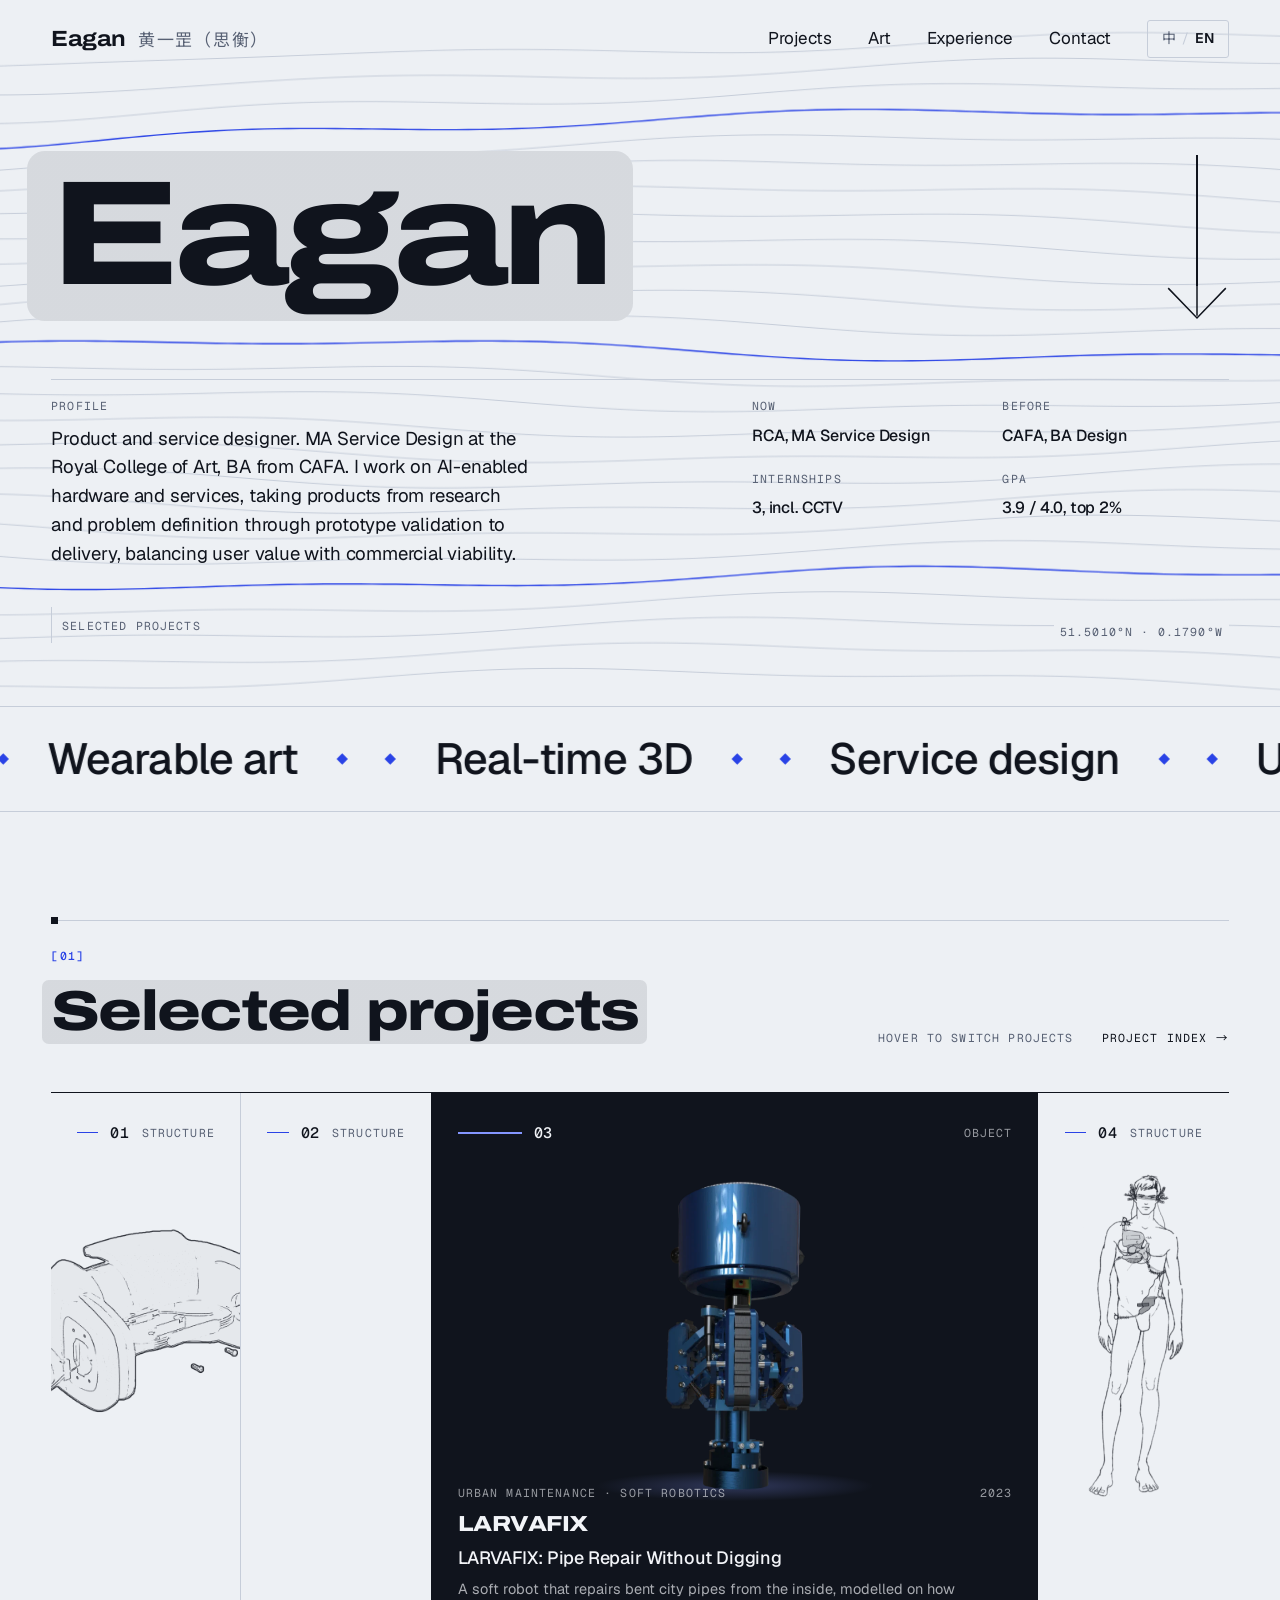
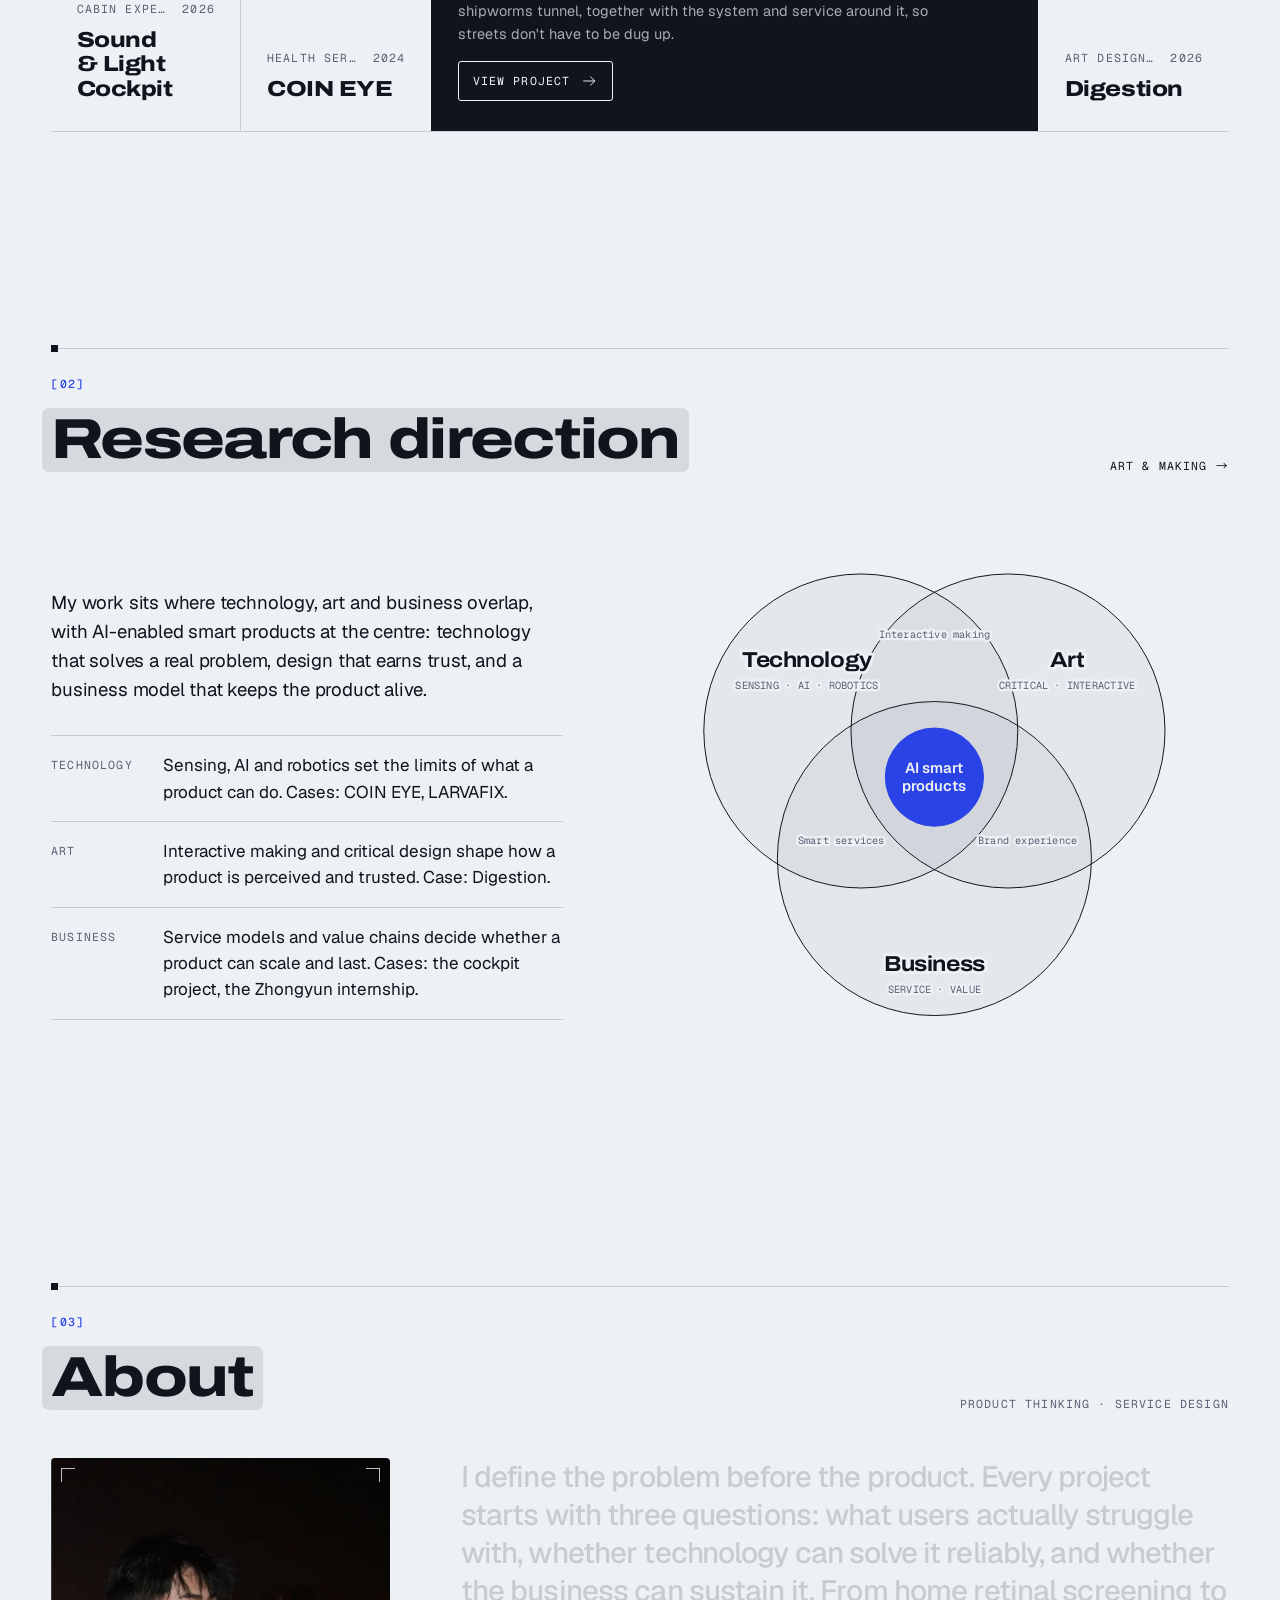
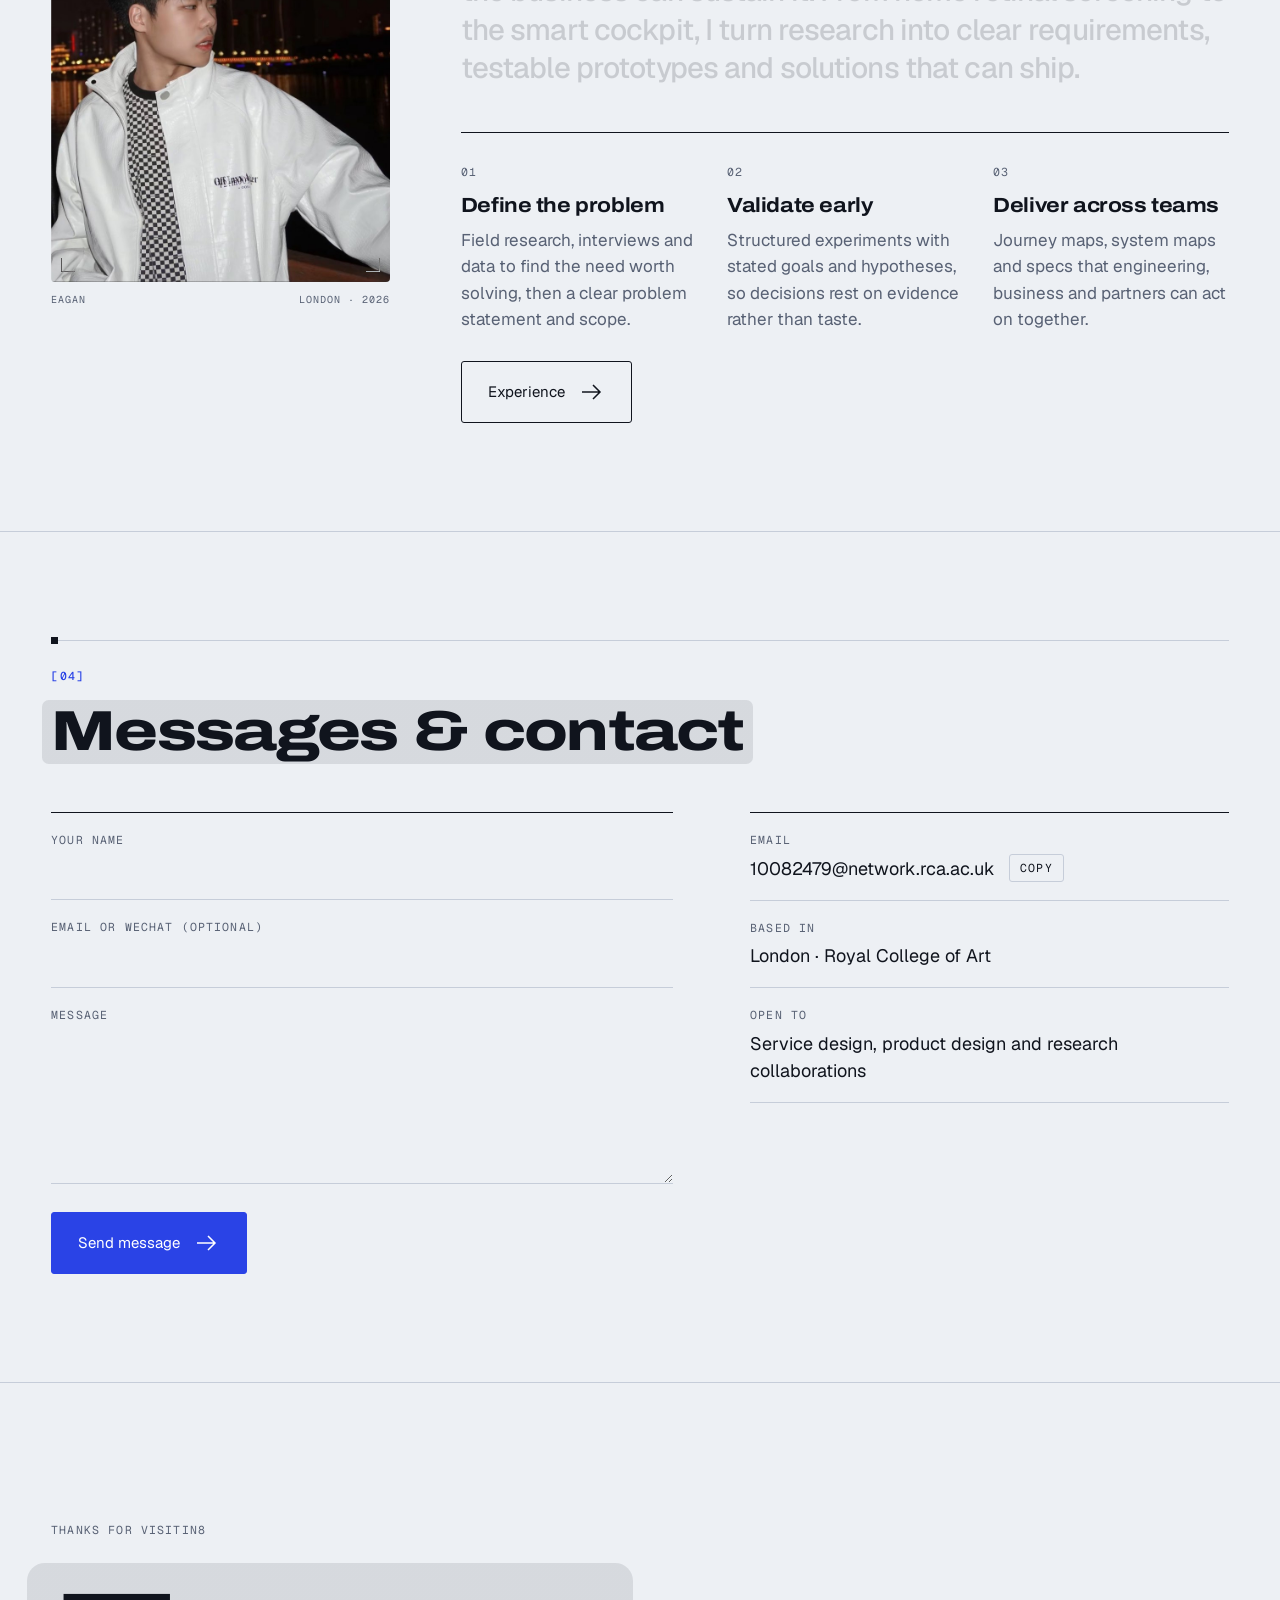
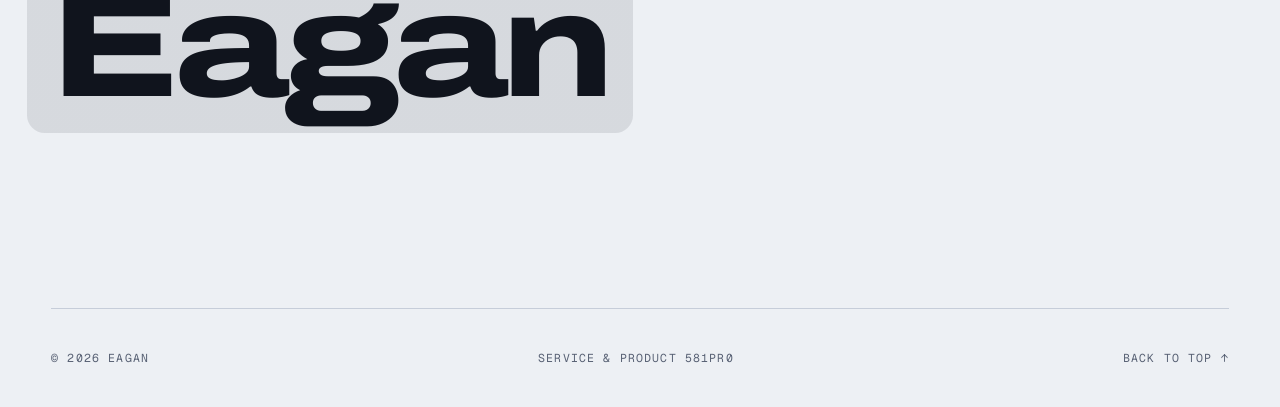
==== commit 104d32e9: "Remove hero status row, enlarge nav, email messages via FormSubmit Also clean the white fringe off t" ====
--- a/index.html
+++ b/index.html
@@ -31,15 +31,9 @@
 <section class="hero" id="top">
   <canvas class="field" aria-hidden="true"></canvas>
   <div class="wrap">
-    <div class="hero-top mono muted" data-reveal="fade" data-noscramble>
-      <span><span class="en">Portfolio · 2026</span><span class="zh" lang="zh-CN">作品集 · 2026</span></span>
-      <span><span class="en">Product Manager · RCA</span><span class="zh" lang="zh-CN">产品经理 · 皇家艺术学院</span></span>
-      <span data-noscramble>LDN <time data-clock>--:--:--</time></span>
-      <span class="status"><span class="en">Open to collaboration</span><span class="zh" lang="zh-CN">开放合作</span></span>
-    </div>
     <div class="hero-name">
       <h1 class="display h-xxl hd" data-split data-vf><span class="hl">Eagan</span></h1>
-      <a class="hero-arrow" href="#work" data-label="Work" aria-label="Selected projects / 主要作品"><svg viewBox="0 0 60 240" aria-hidden="true"><path d="M30 0V236M3 208l27 28 27-28" fill="none" stroke="currentColor" stroke-width="1.5" pathLength="1" vector-effect="non-scaling-stroke"/></svg></a>
+      <a class="hero-arrow" href="#work" data-label="Work" aria-label="Selected projects / 主要作品"><span class="ha-in" aria-hidden="true"><i class="ha-shaft"></i><svg viewBox="0 0 60 30"><path d="M30 0V28M3 2l27 28 27-28" fill="none" stroke="currentColor" stroke-width="1.5" vector-effect="non-scaling-stroke"/></svg></span></a>
     </div>
     <div class="hero-foot">
       <div class="hf-intro" data-reveal style="--d:300ms"><span class="mono"><span class="en">Profile</span><span class="zh" lang="zh-CN">简介</span></span>
@@ -176,11 +170,11 @@
 <section class="section contact-sec" id="contact"><div class="wrap">
   <div class="sec-head">
     <h2 class="display h-l hd" data-split><span class="hl"><span class="en">Messages &amp; contact</span><span class="zh" lang="zh-CN">留言与联系</span></span></h2>
-    <p class="mono muted" data-reveal><span class="en">Usually replies within a few days</span><span class="zh" lang="zh-CN">通常几天内回复</span></p>
   </div>
   <div class="contact-cols">
     <div class="msg-col" data-reveal>
-      <form class="msg-form" id="msg-form" novalidate>
+      <form class="msg-form" id="msg-form" data-mail="https://formsubmit.co/ajax/10082479@network.rca.ac.uk" novalidate>
+        <input type="text" name="_honey" class="hp" tabindex="-1" autocomplete="off" aria-hidden="true">
         <div class="field"><label for="msg-name" class="mono"><span class="en">Your name</span><span class="zh" lang="zh-CN">你的名字</span></label><input id="msg-name" name="name" maxlength="80" autocomplete="name" required></div>
         <div class="field"><label for="msg-contact" class="mono"><span class="en">Email or WeChat (optional)</span><span class="zh" lang="zh-CN">邮箱或微信（选填）</span></label><input id="msg-contact" name="contact" maxlength="120"></div>
         <div class="field"><label for="msg-text" class="mono"><span class="en">Message</span><span class="zh" lang="zh-CN">留言内容</span></label><textarea id="msg-text" name="text" rows="5" maxlength="2000" required></textarea></div>
--- a/assets/site.css
+++ b/assets/site.css
@@ -704,11 +704,14 @@
 html[data-lang="zh"] .h-xl { font-size: clamp(38px, 9vw, 140px); }
 
 /* hero: a long, thin poster arrow pointing at the work */
-.hero-arrow { position: absolute; right: 0; bottom: 4%; width: clamp(44px, 5vw, 76px); color: var(--ink); }
-.hero-arrow svg { display: block; width: 100%; height: auto; overflow: visible; clip-path: inset(0 0 100% 0); animation: arrow-in 1.6s var(--ease) .9s forwards; transition: transform .6s var(--ease); }
-.hero-arrow:hover svg { transform: translateY(12px); }
+.hero-arrow { position: absolute; right: 0; top: 6%; bottom: 4%; width: clamp(44px, 5vw, 76px); color: var(--ink); }
+/* the shaft stretches to the name's height, so the arrow never reaches up into the header */
+.hero-arrow .ha-in { display: flex; flex-direction: column; align-items: center; height: 100%; clip-path: inset(0 0 100% 0); animation: arrow-in 1.6s var(--ease) .9s forwards; transition: transform .6s var(--ease); }
+.hero-arrow .ha-shaft { flex: 1; width: 1.5px; background: currentColor; }
+.hero-arrow svg { display: block; width: 100%; height: auto; overflow: visible; }
+.hero-arrow:hover .ha-in { transform: translateY(12px); }
 @keyframes arrow-in { to { clip-path: inset(0 0 -4% 0); } }
-@media (max-width: 640px) { .hero-arrow { width: 40px; bottom: 0; } }
+@media (max-width: 640px) { .hero-arrow { width: 32px; top: 0; bottom: -28px; } }
 
 /* =====================================================================
    Selected projects: four panels. The open panel shows the real object on
@@ -1235,3 +1238,21 @@
   .art-grid { display: flex; flex-direction: column; }
   .art-grid .art-item:has(.plate.photo) { order: -1; }
 }
+
+/* ---------- v30 larger header (the hero status row is gone); hidden spam trap ---------- */
+.site-head .wrap { padding-block: 20px; }
+.brand { font-size: 22px; gap: 12px; }
+.brand .cjk { font-size: 17px; }
+.nav a { font-size: 17px; }
+.lang-btn { padding: 7px 14px; font-size: 14px; }
+@media (max-width: 640px) {
+  .site-head .wrap { padding-block: 14px; }
+  .brand { font-size: 20px; }
+}
+@media (max-width: 520px) {
+  .brand { font-size: 19px; }
+  .nav a { font-size: 15px; }
+  .lang-btn { padding: 6px 12px; font-size: 13px; }
+}
+@media (max-width: 360px) { .nav a { font-size: 14px; } .nav { gap: 10px; } }
+.msg-form .hp { position: absolute; left: -9999px; width: 1px; height: 1px; opacity: 0; pointer-events: none; }
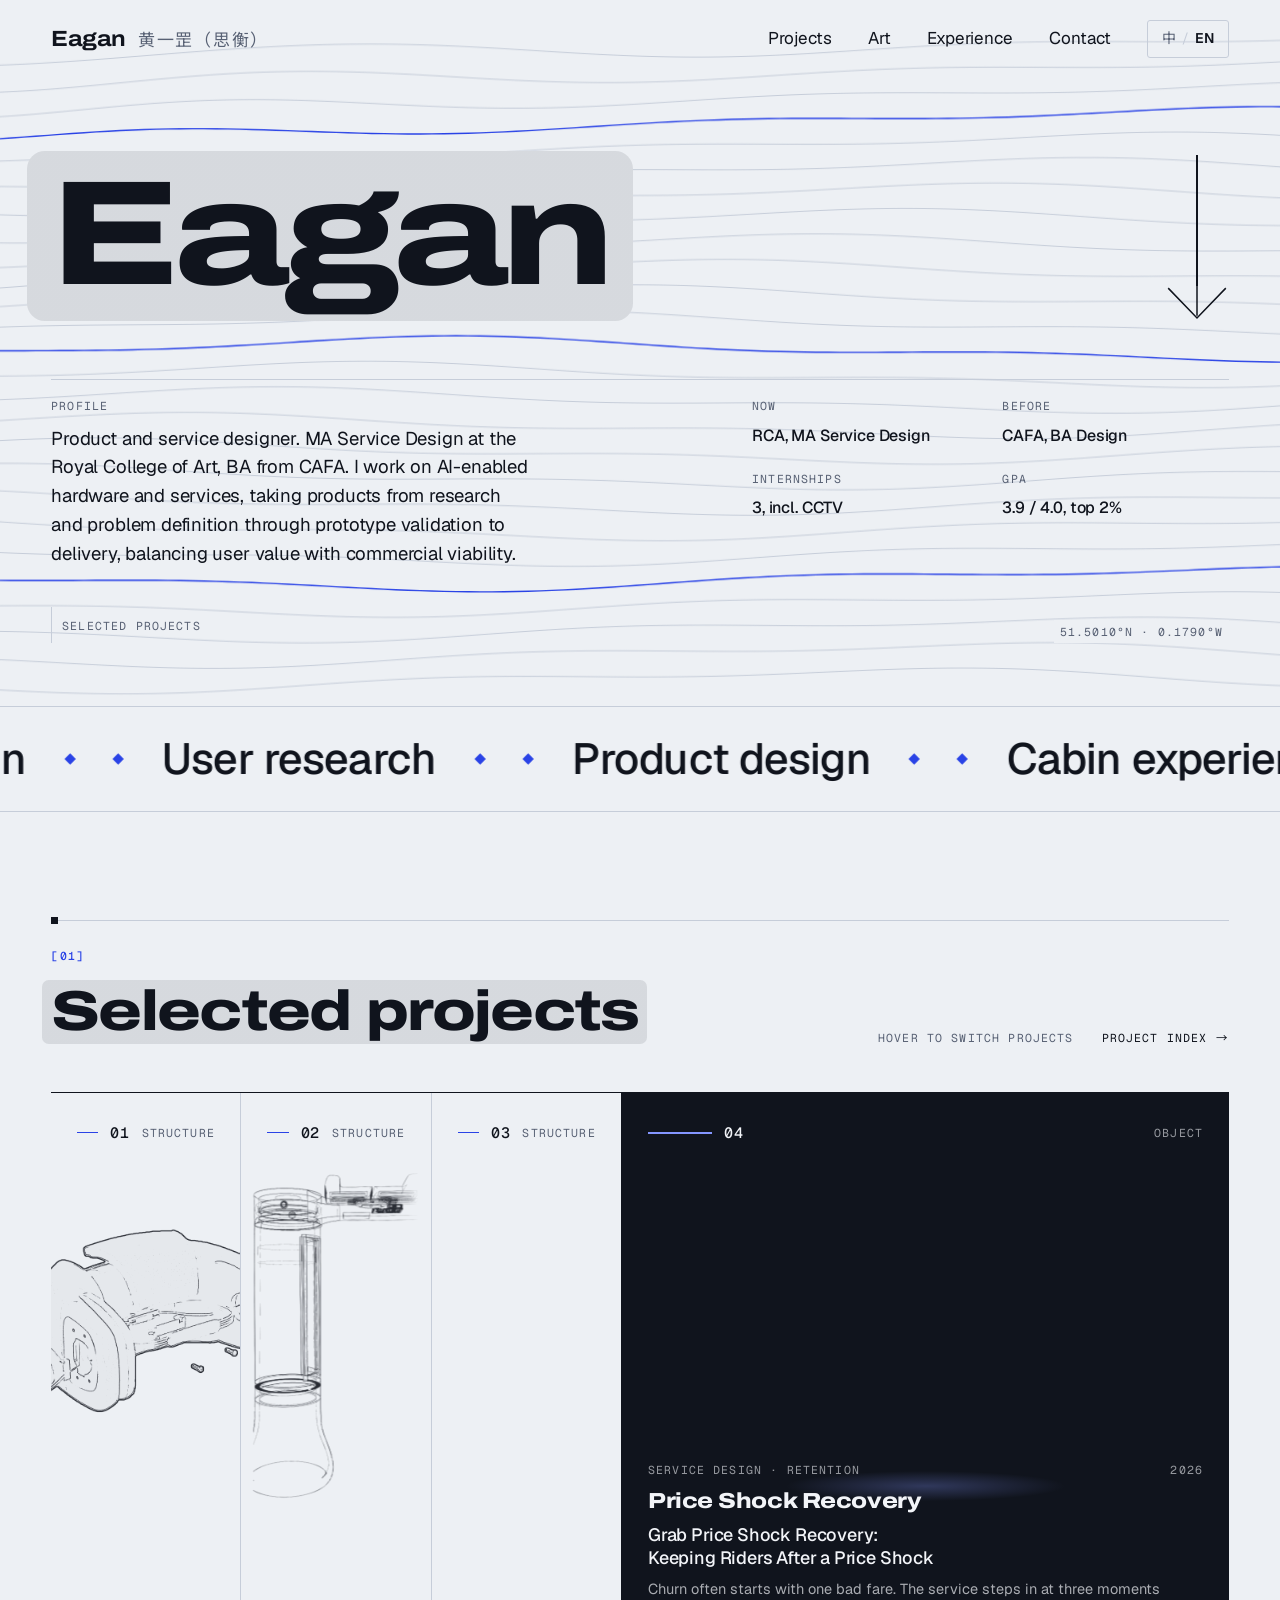
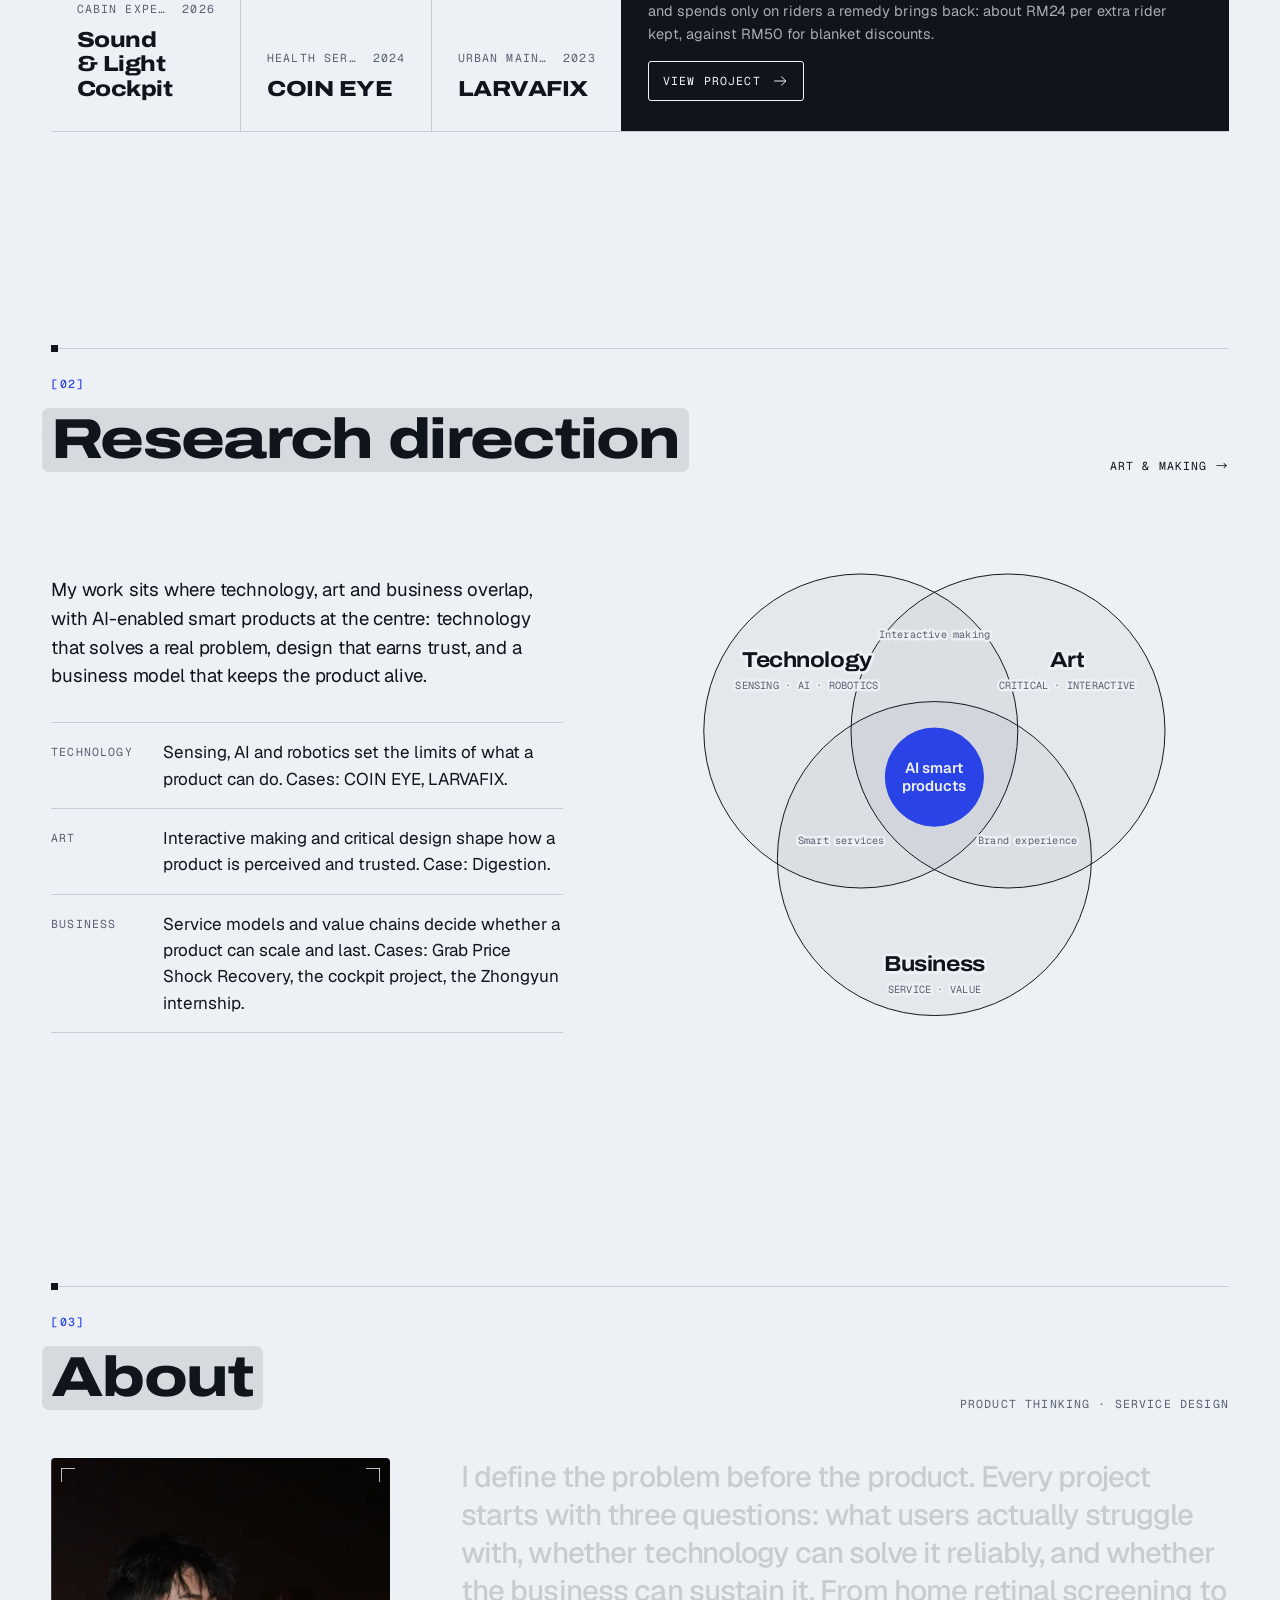
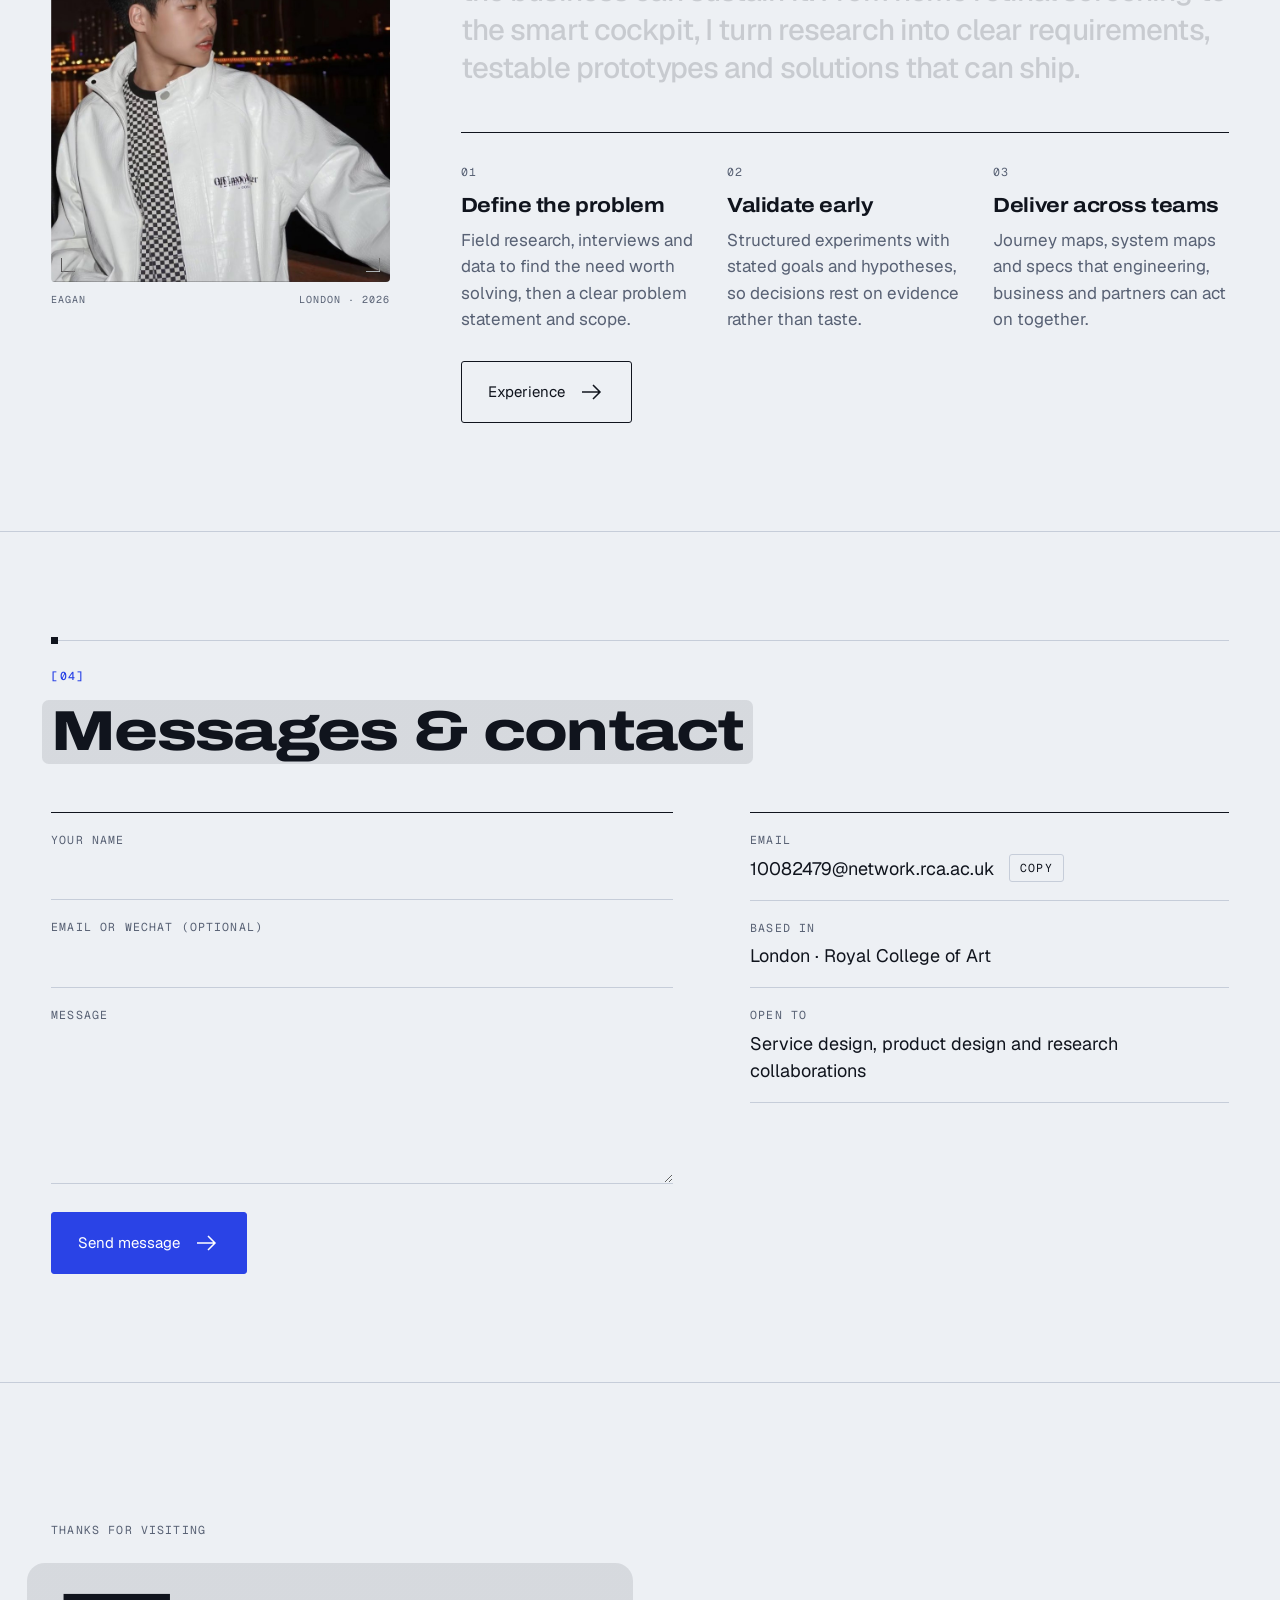
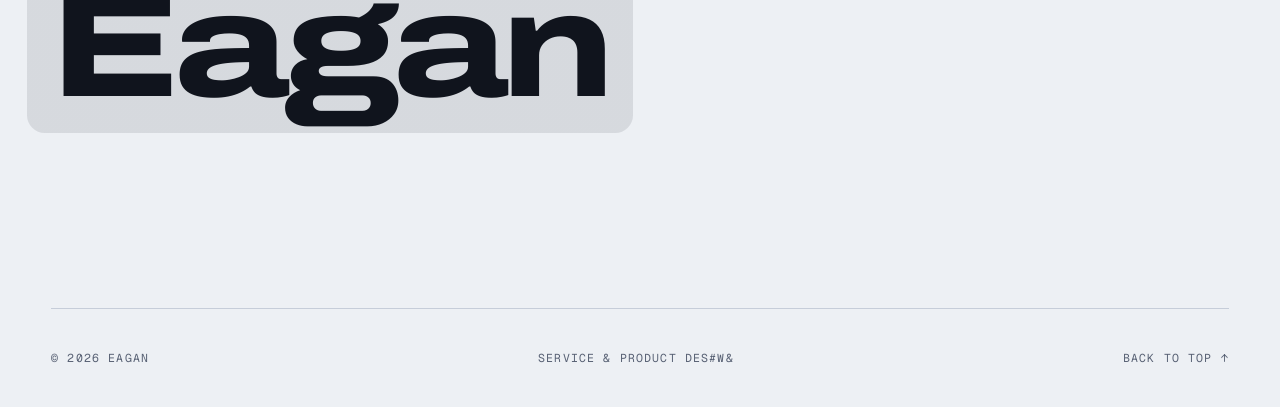
==== commit c8e11e23: "Replace project 4 with Grab Price Shock Recovery; move Digestion to Art Co-Authored-By: Claude Opus " ====
--- a/index.html
+++ b/index.html
@@ -105,20 +105,20 @@
       <a class="xp-go mono" href="project-larvafix.html" data-label="LARVAFIX"><span class="en">View project</span><span class="zh" lang="zh-CN">查看项目</span> <svg width="28" height="28" viewBox="0 0 28 28" aria-hidden="true"><path d="M5 14h18M16 7l7 7-7 7" fill="none" stroke="currentColor" stroke-width="1.5"/></svg></a>
     </div></div>
   </div>
-</article><article class="xp-panel" data-cursor="View" data-label="Digestion">
-  <button class="xp-hit" type="button" aria-expanded="false" aria-controls="xp-digestion"><span class="en">Show </span><span class="zh" lang="zh-CN">展开 </span>Digestion</button>
+</article><article class="xp-panel" data-cursor="View" data-label="Grab Price Shock Recovery">
+  <button class="xp-hit" type="button" aria-expanded="false" aria-controls="xp-grab"><span class="en">Show </span><span class="zh" lang="zh-CN">展开 </span>Grab Price Shock Recovery</button>
   <div class="xp-top mono"><i></i><b>04</b><span class="xp-state"><span class="en">Structure</span><span class="zh" lang="zh-CN">结构线稿</span></span><span class="xp-state xp-state-on"><span class="en">Object</span><span class="zh" lang="zh-CN">实物</span></span></div>
   <div class="xp-stage" aria-hidden="true"><div class="xp-float">
-    <img class="xp-line" src="assets/img/digestion/line.webp" alt="" loading="lazy" decoding="async">
-    <img class="xp-obj" src="assets/img/digestion/obj.webp" alt="" loading="lazy" decoding="async">
-  </div></div>
-  <div class="xp-foot">
-    <p class="xp-meta mono"><span class="en">Art design · Wearable</span><span class="zh" lang="zh-CN">艺术设计 · 可穿戴装置</span><span>2026</span></p>
-    <h3 class="display xp-name"><span class="en">Digestion</span><span class="zh" lang="zh-CN">Digestion</span></h3>
-    <div class="xp-more" id="xp-digestion"><div class="xp-more-in">
-      <p class="xp-title"><span class="en">Digestion: An External Organ for Information Detox</span><span class="zh" lang="zh-CN">Digestion：信息排毒的体外器官</span></p>
-      <p class="xp-sum"><span class="en">A wearable &quot;external information stomach&quot; that reads the colours of what you watch on your phone and shows, through light and video, how well your mind is digesting it.</span><span class="zh" lang="zh-CN">一个可穿戴的「体外信息胃」：读取你在手机上看的内容的颜色，再用光和影像显示你的大脑消化得怎么样。</span></p>
-      <a class="xp-go mono" href="project-digestion.html" data-label="Digestion"><span class="en">View project</span><span class="zh" lang="zh-CN">查看项目</span> <svg width="28" height="28" viewBox="0 0 28 28" aria-hidden="true"><path d="M5 14h18M16 7l7 7-7 7" fill="none" stroke="currentColor" stroke-width="1.5"/></svg></a>
+    <img class="xp-line" src="assets/img/grab/line.webp" alt="" loading="lazy" decoding="async">
+    <img class="xp-obj" src="assets/img/grab/obj.webp" alt="" loading="lazy" decoding="async">
+  </div></div>
+  <div class="xp-foot">
+    <p class="xp-meta mono"><span class="en">Service design · Retention</span><span class="zh" lang="zh-CN">服务设计 · 用户留存</span><span>2026</span></p>
+    <h3 class="display xp-name"><span class="en">Price Shock Recovery</span><span class="zh" lang="zh-CN">价格冲击补救</span></h3>
+    <div class="xp-more" id="xp-grab"><div class="xp-more-in">
+      <p class="xp-title"><span class="en">Grab Price Shock Recovery: Keeping Riders After a Price Shock</span><span class="zh" lang="zh-CN">Grab 价格冲击补救：糟糕的计价之后，留住乘客</span></p>
+      <p class="xp-sum"><span class="en">Churn often starts with one bad fare. The service steps in at three moments and spends only on riders a remedy brings back: about RM24 per extra rider kept, against RM50 for blanket discounts.</span><span class="zh" lang="zh-CN">乘客流失往往始于一次糟糕的计价。服务在三个时刻介入，只为补救能带回来的人花钱：每多留住一位乘客约 RM24，全员发券要 RM50。</span></p>
+      <a class="xp-go mono" href="project-grab.html" data-label="Grab Price Shock Recovery"><span class="en">View project</span><span class="zh" lang="zh-CN">查看项目</span> <svg width="28" height="28" viewBox="0 0 28 28" aria-hidden="true"><path d="M5 14h18M16 7l7 7-7 7" fill="none" stroke="currentColor" stroke-width="1.5"/></svg></a>
     </div></div>
   </div>
 </article></div>
@@ -131,7 +131,7 @@
   <div class="research">
     <div class="r-text" data-reveal>
       <p class="lede"><span class="en">My work sits where technology, art and business overlap, with AI-enabled smart products at the centre: technology that solves a real problem, design that earns trust, and a business model that keeps the product alive.</span><span class="zh" lang="zh-CN">我的研究聚焦科技、艺术与商业的交汇处，核心是 AI 智能产品：用技术解决真实问题，用设计建立信任，用商业模式保证产品长期可持续。</span></p>
-      <ul class="r-list"><li><span class="mono r-k"><span class="en">Technology</span><span class="zh" lang="zh-CN">科技</span></span><span><span class="en">Sensing, AI and robotics set the limits of what a product can do. Cases: COIN EYE, LARVAFIX.</span><span class="zh" lang="zh-CN">感知、AI 与机器人技术，决定产品能力的边界。案例：COIN EYE、LARVAFIX。</span></span></li><li><span class="mono r-k"><span class="en">Art</span><span class="zh" lang="zh-CN">艺术</span></span><span><span class="en">Interactive making and critical design shape how a product is perceived and trusted. Case: Digestion.</span><span class="zh" lang="zh-CN">交互造物与思辨设计，决定产品如何被感知和信任。案例：Digestion。</span></span></li><li><span class="mono r-k"><span class="en">Business</span><span class="zh" lang="zh-CN">商业</span></span><span><span class="en">Service models and value chains decide whether a product can scale and last. Cases: the cockpit project, the Zhongyun internship.</span><span class="zh" lang="zh-CN">服务模式与价值链，决定产品能否规模化并持续运营。案例：声光座舱、中云智慧实习。</span></span></li></ul>
+      <ul class="r-list"><li><span class="mono r-k"><span class="en">Technology</span><span class="zh" lang="zh-CN">科技</span></span><span><span class="en">Sensing, AI and robotics set the limits of what a product can do. Cases: COIN EYE, LARVAFIX.</span><span class="zh" lang="zh-CN">感知、AI 与机器人技术，决定产品能力的边界。案例：COIN EYE、LARVAFIX。</span></span></li><li><span class="mono r-k"><span class="en">Art</span><span class="zh" lang="zh-CN">艺术</span></span><span><span class="en">Interactive making and critical design shape how a product is perceived and trusted. Case: Digestion.</span><span class="zh" lang="zh-CN">交互造物与思辨设计，决定产品如何被感知和信任。案例：Digestion。</span></span></li><li><span class="mono r-k"><span class="en">Business</span><span class="zh" lang="zh-CN">商业</span></span><span><span class="en">Service models and value chains decide whether a product can scale and last. Cases: Grab Price Shock Recovery, the cockpit project, the Zhongyun internship.</span><span class="zh" lang="zh-CN">服务模式与价值链，决定产品能否规模化并持续运营。案例：Grab 价格冲击补救、声光座舱、中云智慧实习。</span></span></li></ul>
     </div>
     <div class="venn-wrap" data-reveal="fade" style="--d:200ms"><svg class="venn" viewBox="0 0 600 560" role="img" aria-label="Technology, art and business overlap; AI smart products sit at the centre">
   <circle class="c c-tech" cx="225" cy="215" r="160"/>
--- a/assets/site.css
+++ b/assets/site.css
@@ -780,7 +780,7 @@
 .xp-more { overflow: hidden; }
 .xp-panel.is-active .xp-more { grid-template-rows: 1fr; opacity: 1; transition-delay: .25s; }
 .xp-more-in { overflow: hidden; }
-.xp-title { margin: 10px 0 0; font-family: var(--f-display); font-weight: 500; font-size: clamp(17px, 1.4vw, 21px); line-height: 1.3; letter-spacing: -.01em; max-width: 34ch; }
+.xp-title { margin: 10px 0 0; font-family: var(--f-display); font-weight: 500; font-size: clamp(17px, 1.4vw, 21px); line-height: 1.3; letter-spacing: -.01em; max-width: 34ch; text-wrap: balance; }
 .xp-sum { margin: 8px 0 0; font-size: 14.5px; line-height: 1.55; max-width: 52ch; opacity: .68; }
 .xp-go { display: inline-flex; align-items: center; gap: 10px; margin-top: 16px; padding: 10px 14px; border: 1px solid currentColor; border-radius: 3px; transition: background-color .3s, color .3s; }
 .xp-go svg { width: 18px; height: 18px; transition: transform .5s var(--ease); }
@@ -1256,3 +1256,91 @@
 }
 @media (max-width: 360px) { .nav a { font-size: 14px; } .nav { gap: 10px; } }
 .msg-form .hp { position: absolute; left: -9999px; width: 1px; height: 1px; opacity: 0; pointer-events: none; }
+
+/* ---------- v33 diagrams for the Grab project: 2x2 matrix, blanket vs targeted,
+   emotion curve, decision steps, assumption bars, prototype link ---------- */
+.vz-quad-grid { display: grid; grid-template-columns: minmax(84px, 1.1fr) minmax(0, 2fr) minmax(0, 2fr); gap: 2px; }
+.vz-qc { font-size: 10.5px; color: var(--muted); padding: 0 4px 8px; }
+.vz-qr { font-size: 10.5px; color: var(--muted); align-self: center; padding-right: 12px; }
+.vz-cell { background: var(--surface); padding: 18px 18px 20px; min-height: 108px; display: grid; gap: 6px; align-content: start; transition: background-color .3s; }
+.vz-cell b { font-family: var(--f-head); font-stretch: 112%; font-weight: 700; font-size: clamp(16px, 1.4vw, 19px); line-height: 1.25; }
+.vz-cell span { color: var(--muted); font-size: 14px; }
+.vz-cell.is-key { background: var(--accent); color: var(--accent-ink); }
+.vz-cell.is-key span { color: inherit; opacity: .8; }
+.vz-quad .vz-q { text-align: left; margin-top: 18px; }
+
+.vz-vs-row { display: grid; grid-template-columns: minmax(0, 1.4fr) minmax(0, 1fr) minmax(0, 1fr); gap: 14px; align-items: baseline; padding: 12px 0; border-top: 1px solid var(--line); }
+.vz-vs-head { border-top: 0; padding-top: 0; }
+.vz-vs-head b { font-family: var(--f-head); font-stretch: 112%; font-weight: 700; font-size: 15px; }
+.vz-vs-head b.is-key { color: var(--accent); }
+.vz-vs-row > span:first-child { color: var(--muted); font-size: 15px; }
+.vz-vs-v { font-weight: 600; font-size: clamp(20px, 2vw, 28px); letter-spacing: -.02em; font-variant-numeric: tabular-nums; }
+.vz-vs-v.is-key { color: var(--accent); }
+.vz-vs-row:last-of-type .vz-vs-v { font-size: clamp(24px, 2.6vw, 36px); }
+.vz-vs-foot { margin: 14px 0 0; }
+.vz-vs-foot span { display: inline-block; background: var(--ink); color: var(--bg); padding: 8px 14px; font-family: var(--f-head); font-stretch: 112%; font-weight: 700; }
+
+.vz-cv-svg { display: block; width: 100%; height: auto; overflow: visible; }
+.vz-cv-svg.m { display: none; }
+.vz-cv-calm { stroke: var(--line); stroke-width: 1; stroke-dasharray: 4 4; vector-effect: non-scaling-stroke; }
+.vz-cv-lab { font-family: var(--f-mono); font-size: 11px; fill: var(--muted); }
+.vz-cv-line { fill: none; stroke: var(--ink); stroke-width: 1.6; vector-effect: non-scaling-stroke; stroke-dasharray: 4; stroke-dashoffset: 0; transition: stroke-dashoffset 1.6s var(--ease) .2s; }
+.js .vz:not(.is-in) .vz-cv-line { stroke-dashoffset: 4; }
+.vz-cv-pt { fill: var(--bg); stroke: var(--ink); stroke-width: 1.2; vector-effect: non-scaling-stroke; }
+.vz-cv-in { fill: var(--accent); }
+.vz-cv-n { font-family: var(--f-mono); font-size: 12px; font-weight: 600; fill: var(--accent-ink); }
+.vz-cv ol { list-style: none; margin: 10px 0 0; padding: 0; display: grid; grid-template-columns: repeat(var(--n), minmax(0, 1fr)); text-align: center; }
+.vz-cv li { display: grid; gap: 2px; font-size: 14px; line-height: 1.3; padding: 0 2px; }
+.vz-cv li .mono { font-size: 10px; color: var(--muted); }
+.vz-cv li.is-key { color: var(--accent); font-weight: 600; }
+
+.vz-decide ol { list-style: none; margin: 0; padding: 0; display: grid; grid-template-columns: repeat(3, minmax(0, 1fr)); gap: 2px; counter-reset: none; }
+.vz-decide li { position: relative; background: var(--surface); padding: 16px 18px 18px; display: grid; gap: 6px; align-content: start; min-height: 132px; }
+.vz-decide li b { font-family: var(--f-head); font-stretch: 112%; font-weight: 700; font-size: 17px; line-height: 1.25; }
+.vz-decide .vz-dn { font-size: 10.5px; color: var(--muted); }
+.vz-decide .vz-r { color: var(--muted); font-size: 14px; line-height: 1.45; }
+.vz-decide em { justify-self: start; font-style: normal; font-size: 10px; letter-spacing: .06em; padding: 3px 8px; border: 1px solid var(--line); border-radius: 3px; margin-top: 4px; }
+.vz-decide li.is-key { box-shadow: inset 0 3px 0 var(--accent); }
+.vz-decide li.is-key em { background: var(--accent); border-color: var(--accent); color: var(--accent-ink); }
+
+.vz-tn-row { display: grid; grid-template-columns: minmax(120px, 2.2fr) minmax(0, 5fr) 84px; gap: 14px; align-items: center; padding: 7px 0; }
+.vz-tn-row > span { font-size: 14px; line-height: 1.35; }
+.vz-tn-row.is-base > span { font-weight: 600; }
+.vz-tn-track { position: relative; height: 18px; }
+.vz-tn-track::before { content: ""; position: absolute; left: var(--z); top: -7px; bottom: -7px; width: 1px; background: var(--ink); }
+.vz-tn-track i { position: absolute; top: 2px; height: 14px; border-radius: 3px; transform-origin: right; transition: transform 1s var(--ease) .2s; }
+.vz-tn-track i.pos { background: var(--accent); transform-origin: left; }
+.vz-tn-track i.neg { background: color-mix(in oklab, var(--ink) 55%, var(--bg)); }
+.js .vz:not(.is-in) .vz-tn-track i { transform: scaleX(0); }
+.vz-tn-row em { font-style: normal; font-size: 12px; text-align: right; font-variant-numeric: tabular-nums; }
+.vz-tn-row.is-base em { color: var(--accent); font-weight: 600; }
+
+.vz-link { display: grid; gap: 8px; justify-items: start; border: 1px solid var(--ink); padding: 22px 24px 24px; transition: background-color .3s; }
+.vz-link:hover { background: var(--surface); }
+.vz-link .vz-k { margin: 0; color: var(--accent); }
+.vz-link b { font-family: var(--f-head); font-stretch: 118%; font-weight: 800; font-size: clamp(22px, 2.2vw, 30px); line-height: 1.15; }
+.vz-link .vz-r { color: var(--muted); font-size: 15px; line-height: 1.55; max-width: 60ch; }
+.vz-link .btn { margin-top: 8px; pointer-events: none; }
+
+@media (max-width: 900px) {
+  .vz-decide ol { grid-template-columns: repeat(2, minmax(0, 1fr)); }
+}
+@media (max-width: 640px) {
+  .vz-quad-grid { grid-template-columns: minmax(0, 1fr) minmax(0, 1fr); }
+  .vz-quad-grid > span:first-child { display: none; }
+  .vz-qr { grid-column: 1 / -1; padding: 12px 0 4px; }
+  .vz-cell { min-height: 96px; padding: 14px; }
+  .vz-vs-row { grid-template-columns: minmax(0, 1.2fr) minmax(0, 1fr) minmax(0, 1fr); gap: 10px; }
+  .vz-vs-row > span:first-child { font-size: 13px; }
+  .vz-vs-v { font-size: 18px; }
+  .vz-vs-row:last-of-type .vz-vs-v { font-size: 20px; }
+  .vz-vs-head b { font-size: 13px; }
+  .vz-cv-svg.d { display: none; }
+  .vz-cv-svg.m { display: block; }
+  .vz-cv li { font-size: 11px; }
+  .vz-cv li .mono { display: none; }
+  .vz-decide ol { grid-template-columns: minmax(0, 1fr); }
+  .vz-decide li { min-height: 0; }
+  .vz-tn-row { grid-template-columns: minmax(0, 1fr) 72px; row-gap: 4px; }
+  .vz-tn-row > span { grid-column: 1 / -1; }
+}
